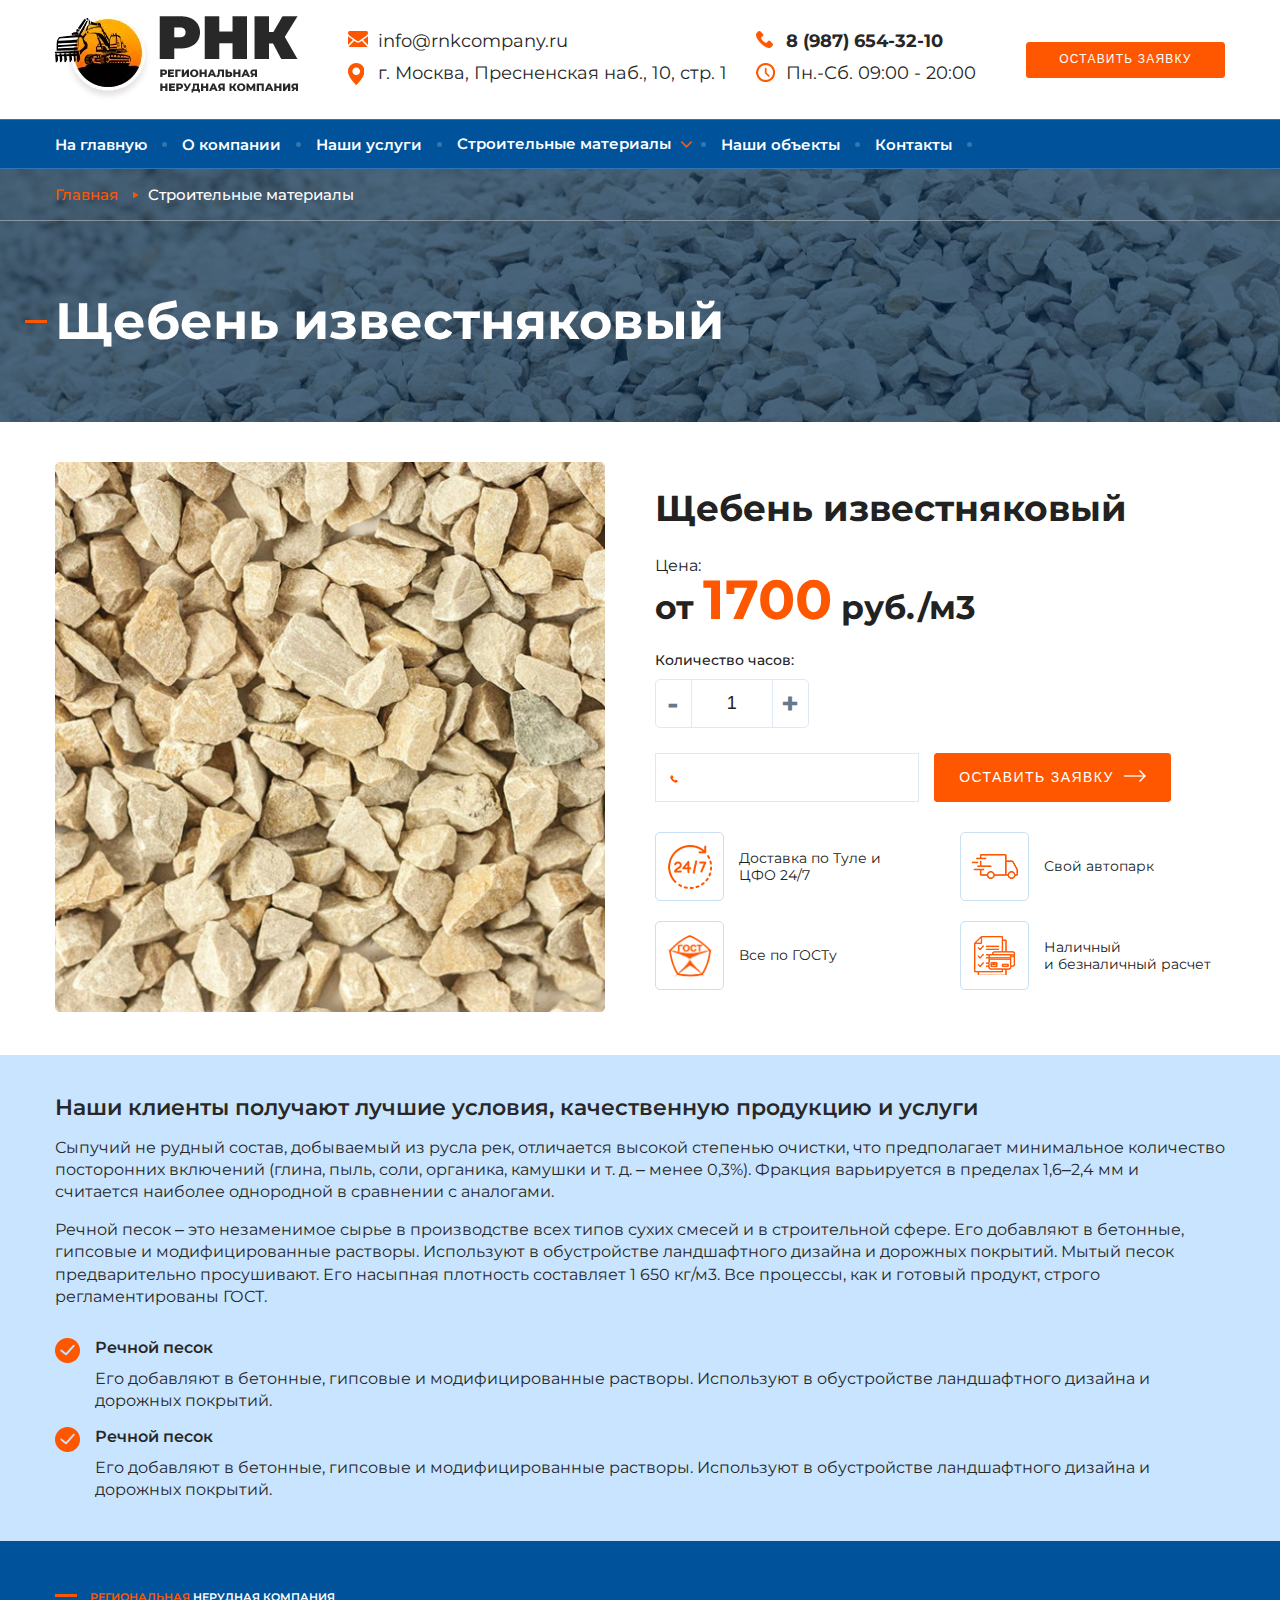
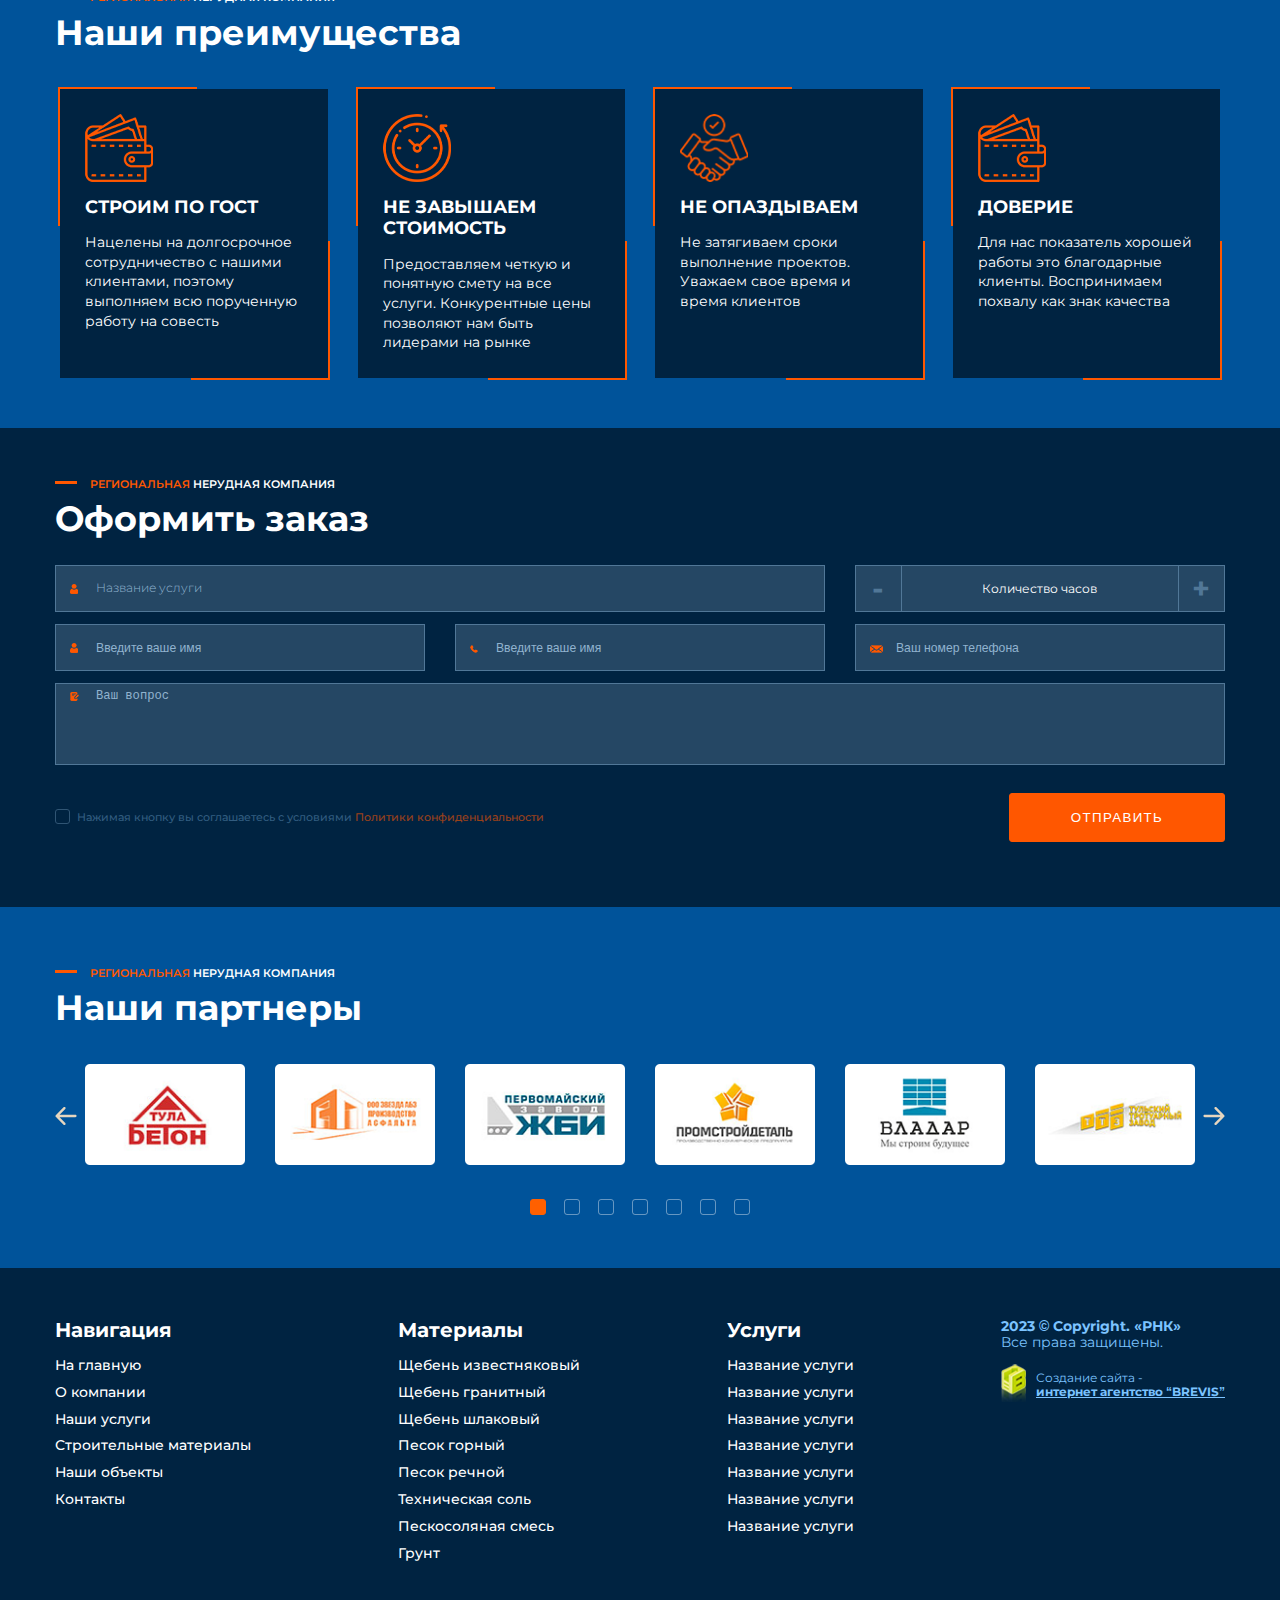
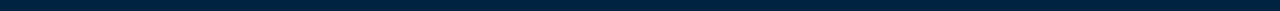
==== product-item.html @ 6ef9f1f1 "first commit" ====
<!DOCTYPE html>
<html lang="en">

<head>
	<meta charset="UTF-8">
	<meta name="viewport" content="width=device-width, initial-scale=1.0">
	<meta name="keywords" content="">
	<link rel="stylesheet" href="css/libs.min.css">
	<link rel="stylesheet" href="css/style.min.css">
	<title>Продукция</title>
	<script src="https://api-maps.yandex.ru/2.1/?lang=ru_RU&apikey=9133eb49-3a97-4b2d-90be-6b80a97a5036" type="text/javascript"></script>
</head>


<body>

	<header style="position: static" class="header">
		<div class="header-top">
			<div class="container">
				<div class="header-top__inner">
					<div class="header-top__left">
						<a class="header-top__logo" href="">
							<img src="img/logo2.webp" alt="">
						</a>
					</div>
					<div class="header-top__center">
						<div class="header-top__items">
							<div class="header-top__group">
								<a href="mailto:info@rnkcompany.ru" class="header-top__item mail">
									<div class="header-top__item-icon">
										<img src="img/mail.webp" alt="">
									</div>
									<div style="color: #282728;" class="header-top__item-text">info@rnkcompany.ru</div>
								</a>
								<a href="" class="header-top__item location">
									<div class="header-top__item-icon">
										<img src="img/location.webp" alt="">
									</div>
									<div style="color: #282728;" class="header-top__item-text">г. Москва, Пресненская наб., 10, стр. 1</div>
								</a>
							</div>
							<div class="header-top__group">
								<a href="tel:8 (987) 654-32-10" class="header-top__item tel">
									<div class="header-top__item-icon">
										<img src="img/tel.webp" alt="">
									</div>
									<div style="color: #282728;" class="header-top__item-text">8 (987) 654-32-10</div>
								</a>
								<div class="header-top__item time">
									<div class="header-top__item-icon">
										<img src="img/time.webp" alt="">
									</div>
									<div style="color: #282728;" class="header-top__item-text">Пн.-Сб. 09:00 - 20:00</div>
								</div>
							</div>
						</div>
					</div>
					<div class="header-top__right">
						<button class="header-top__btn btn-orange">
							<span>Оставить заявку</span>
						</button>
					</div>
					<div class="header-burger">
						<span></span>
						<span></span>
						<span></span>
					</div>
				</div>
			</div>
		</div>
		<div style="background-color: #00539a;" class="header-bottom">
			<div class="container">
				<div class="header__inner">
					<ul class="header-bottom__list">
						<li class="header-bottom__link">
							<a href="">
								На главную
								<span></span>
							</a>
						</li>
						<li class="header-bottom__link">
							<a href="">
								О компании
								<span></span>
							</a>
						</li>
						<li class="header-bottom__link">
							<a href="">
								Наши услуги
								<span></span>
							</a>
						</li>
						<li class="header-bottom__item">
							<div class="header-bottom__item-show">
								Строительные материалы
								<span></span>
							</div>
							<div class="header-bottom__item-hidden">
								<div class="header-bottom__item-wrap">
									<a class="header-bottom__item-link" href="">Строительные материалы</a>
									<a class="header-bottom__item-link" href="">Строительные материалы</a>
									<a class="header-bottom__item-link" href="">Строительные материалы</a>
									<a class="header-bottom__item-link" href="">Строительные материалы</a>
									<a class="header-bottom__item-link" href="">Строительные материалы</a>
									<a class="header-bottom__item-link" href="">Строительные материалы</a>
								</div>
							</div>
						</li>
						<li class="header-bottom__link">
							<a href="">
								Наши объекты
								<span></span>
							</a>
						</li>
						<li class="header-bottom__link">
							<a href="">
								Контакты
								<span></span>
							</a>
						</li>
					</ul>
				</div>
			</div>
		</div>
		<div class="header-mob">
			<div class="container">
				<div class="header-mob__inner">
					<a href="tel:8 (987) 654-32-10" class="header-top__item tel">
						<div class="header-top__item-icon">
							<img src="img/tel.webp" alt="">
						</div>
						<div class="header-top__item-text">8 (987) 654-32-10</div>
					</a>
					<button class="header-top__btn btn-orange">
						<span>Оставить заявку</span>
					</button>
				</div>
			</div>
		</div>
	</header>

	<div class="wrap">

		<main class="content">
			<section class="page-top">
				<div class="breadcrumbs">
					<div class="container">
						<div class="breadcrumbs__items">
							<a href="index.html" class="breadcrumbs__item">Главная</a>
							<span class="breadcrumbs__item breadcrumbs__item--active">Строительные материалы</span>
						</div>
					</div>
				</div>
				<div class="container">
					<div class="page-top__inner">
						<h1 class="page-top__title">Щебень известняковый</h1>
					</div>
				</div>
			</section>
			<section class="product-main">
				<div class="container">
					<div class="product-main__inner">
						<div class="product-main__left">
							<h2 class="product-main__title-mob">Щебень известняковый</h2>
							<div class="product-main__img">
								<img src="img/product-main__img.png" alt="">
							</div>
						</div>
						<div class="product-main__right">
							<h2 class="product-main__title">Щебень известняковый</h2>
							<div class="product-main__price">
								<div class="product-main__price-title">Цена:</div>
								<div class="product-main__price-text">
									от <span>1700</span> руб./м3
								</div>
							</div>
							<div class="product-main__calc-wrap">
								<div class="product-main__calc-title">Количество часов:</div>
								<div class="cartcalc product-main__calc">
									<div class="ccalc-minus fish-minus">-</div>
									<input type="text" value="1">
									<div class="ccalc-plus fish-plus">+</div>
								</div>
							</div>
							<div class="product-main__form form">
								<div class="product-main__form-group form-group">
									<span class="input-icon">
										<img src="img/tel2.png" alt="">
									</span>
									<input class="input-tel" type="text" placeholder="">
								</div>
								<div class="product-main__form-group form-group">
									<button class="product-main__form-btn btn-orange">
										<span>Оставить заявку</span>
										<i>
											<img src="img/arrow-right.png" alt="">
										</i>
									</button>
								</div>
							</div>
							<div class="product-main__items">
								<div class="product-main__item">
									<div class="product-main__item-img">
										<img src="img/product-main__img1.1.png" alt="">
									</div>
									<div class="product-main__item-title">Доставка по Туле и ЦФО 24/7</div>
								</div>
								<div class="product-main__item">
									<div class="product-main__item-img">
										<img src="img/product-main__img2.png" alt="">
									</div>
									<div class="product-main__item-title">Свой автопарк</div>
								</div>
								<div class="product-main__item">
									<div class="product-main__item-img">
										<img src="img/product-main__img3.png" alt="">
									</div>
									<div class="product-main__item-title">Все по ГОСТу</div>
								</div>
								<div class="product-main__item">
									<div class="product-main__item-img">
										<img src="img/product-main__img4.png" alt="">
									</div>
									<div class="product-main__item-title">Наличный <br> и безналичный расчет</div>
								</div>
							</div>
						</div>
					</div>
					<div class="product-main__items-mob product-main__items">
						<div class="product-main__item">
							<div class="product-main__item-img">
								<img src="img/product-main__img1.1.png" alt="">
							</div>
							<div class="product-main__item-title">Доставка по Туле и ЦФО 24/7</div>
						</div>
						<div class="product-main__item">
							<div class="product-main__item-img">
								<img src="img/product-main__img2.png" alt="">
							</div>
							<div class="product-main__item-title">Свой автопарк</div>
						</div>
						<div class="product-main__item">
							<div class="product-main__item-img">
								<img src="img/product-main__img3.png" alt="">
							</div>
							<div class="product-main__item-title">Все по ГОСТу</div>
						</div>
						<div class="product-main__item">
							<div class="product-main__item-img">
								<img src="img/product-main__img4.png" alt="">
							</div>
							<div class="product-main__item-title">Наличный <br> и безналичный расчет</div>
						</div>
					</div>
				</div>
			</section>
			<section class="product-info">
				<div class="container">
					<div class="product-info__inner">
						<h2 class="product-info__title">Наши клиенты получают лучшие условия, качественную продукцию и услуги</h2>
						<div class="product-info__text">
							<p>Сыпучий не рудный состав, добываемый из русла рек, отличается высокой степенью очистки, что предполагает минимальное количество посторонних включений (глина, пыль, соли, органика, камушки и т. д. – менее 0,3%). Фракция варьируется в пределах 1,6–2,4 мм и считается наиболее однородной в сравнении с аналогами.</p>
							<p>Речной песок – это незаменимое сырье в производстве всех типов сухих смесей и в строительной сфере. Его добавляют в бетонные, гипсовые и модифицированные растворы. Используют в обустройстве ландшафтного дизайна и дорожных покрытий. Мытый песок предварительно просушивают. Его насыпная плотность составляет 1 650 кг/м3. Все процессы, как и готовый продукт, строго регламентированы ГОСТ.</p>
						</div>
						<div class="product-info__items">
							<div class="product-info__item">
								<div class="product-info__item-icon">
									<img src="img/product-info__icon.png" alt="">
								</div>
								<div class="product-info__item-desc">
									<div class="product-info__item-title">Речной песок</div>
									<div class="product-info__item-text">Его добавляют в бетонные, гипсовые и модифицированные растворы. Используют в обустройстве ландшафтного дизайна и дорожных покрытий.</div>
								</div>
							</div>
							<div class="product-info__item">
								<div class="product-info__item-icon">
									<img src="img/product-info__icon.png" alt="">
								</div>
								<div class="product-info__item-desc">
									<div class="product-info__item-title">Речной песок</div>
									<div class="product-info__item-text">Его добавляют в бетонные, гипсовые и модифицированные растворы. Используют в обустройстве ландшафтного дизайна и дорожных покрытий.</div>
								</div>
							</div>
						</div>
					</div>
				</div>
			</section>
			<section class="advantages">
				<div class="container">
					<div class="advantages__inner">
						<div class="advantages__title display2">
							<p><span>Региональная</span> нерудная компания</p>
							<p>Наши преимущества</p>
						</div>
						<div class="advantages__slider">
							<div class="advantages__swiper swiper mySwiper">
								<div class="advantages__swiper-wrapper swiper-wrapper">
									<a href="" class="advantage-slide swiper-slide">
										<div class="advantage-slide__figurines">
											<span></span>
											<span></span>
										</div>
										<div class="advantage-slide__desc">
											<div class="advantage-slide__icon">
												<img src="img/advantage-icon.png" alt="">
											</div>
											<div class="advantage-slide__title">Строим по ГОСТ</div>
											<div class="advantage-slide__text">Нацелены на долгосрочное сотрудничество с нашими клиентами, поэтому выполняем всю порученную работу на совесть</div>
										</div>
									</a>
									<a href="" class="advantage-slide swiper-slide">
										<div class="advantage-slide__figurines">
											<span></span>
											<span></span>
										</div>
										<div class="advantage-slide__desc">
											<div class="advantage-slide__icon">
												<img src="img/advantage-icon2.png" alt="">
											</div>
											<div class="advantage-slide__title">Не завышаем стоимость</div>
											<div class="advantage-slide__text">Предоставляем четкую и понятную смету на все услуги. Конкурентные цены позволяют нам быть лидерами на рынке</div>
										</div>
									</a>
									<a href="" class="advantage-slide swiper-slide">
										<div class="advantage-slide__figurines">
											<span></span>
											<span></span>
										</div>
										<div class="advantage-slide__desc">
											<div class="advantage-slide__icon">
												<img src="img/advantage-icon3.png" alt="">
											</div>
											<div class="advantage-slide__title">Не опаздываем</div>
											<div class="advantage-slide__text">Не затягиваем сроки выполнение проектов. Уважаем свое время и время клиентов</div>
										</div>
									</a>
									<a href="" class="advantage-slide swiper-slide">
										<div class="advantage-slide__figurines">
											<span></span>
											<span></span>
										</div>
										<div class="advantage-slide__desc">
											<div class="advantage-slide__icon">
												<img src="img/advantage-icon.png" alt="">
											</div>
											<div class="advantage-slide__title">Доверие</div>
											<div class="advantage-slide__text">Для нас показатель хорошей работы это благодарные клиенты. Воспринимаем похвалу как знак качества</div>
										</div>
									</a>
								</div>
							</div>
							<div class="swiper-pagination"></div>
						</div>
					</div>
				</div>
			</section>
			<section class="feedback">
				<div class="container">
					<div class="feedback__inner">
						<div class="feedback__title display2">
							<p><span>Региональная</span> нерудная компания</p>
							<p>Оформить заказ</p>
						</div>
						<form class="feedback__form form">
							<div class="feedback__form-grid form-grid">
								<fieldset class="feedback__form-group form-group form-group--33">
									<span class="input-icon">
										<img src="img/user.png" alt="">
									</span>
									<div class="feedback__form-select form-select custom_select">
										<select>
											<option value="Название услуги">Название услуги</option>
											<option value="Название услуги">Название услуги</option>
											<option value="Название услуги">Название услуги</option>
											<option value="Название услуги">Название услуги</option>
										</select>
									</div>
								</fieldset>
								<fieldset class="feedback__form-group form-group">
									<div class="cartcalc feedback__form-calc">
										<div class="ccalc-minus ccalc-click fish-minus">-</div>
										<input class="ccalc-input" type="text" value="1">
										<span class="input-placeholder">Количество часов</span>
										<div class="ccalc-plus ccalc-click fish-plus">+</div>
									</div>
								</fieldset>
								<fieldset class="feedback__form-group form-group">
									<span class="input-icon">
										<img src="img/user.png" alt="">
									</span>
									<input type="text" placeholder="Введите ваше имя">
								</fieldset>
								<fieldset class="feedback__form-group form-group">
									<span class="input-icon">
										<img src="img/tel2.png" alt="">
									</span>
									<input type="text" placeholder="Введите ваше имя">
								</fieldset>
								<fieldset class="feedback__form-group form-group">
									<span class="input-icon">
										<img src="img/mail2.png" alt="">
									</span>
									<input type="text" placeholder="Ваш номер телефона">
								</fieldset>
								<fieldset class="feedback__form-group form-group form-group--100">
									<span class="input-icon" style="top: 5px; transform: translate(0, 0)">
										<img src="img/writing-tool.png" alt="">
									</span>
									<textarea placeholder="Ваш вопрос"></textarea>
								</fieldset>
							</div>
							<div class="feedback__form__bottom form-bottom">
								<div class="feedback__form-check form-check">
									<input type="checkbox">
									<label>Нажимая кнопку вы соглашаетесь с условиями <a href="">Политики конфиденциальности</a></label>
								</div>
								<button class="feedback__form-btn form-btn btn-orange">
									<span>Отправить</span>
								</button>
							</div>
						</form>
					</div>
				</div>
			</section>
			<section class="partners">
				<div class="container">
					<div class="partners__inner">
						<div class="partners__title display2">
							<p><span>Региональная</span> нерудная компания</p>
							<p>Наши партнеры</p>
						</div>
						<div class="partners__slider">
							<div class="partners__swiper swiper mySwiper">
								<div class="partners__swiper-wrapper swiper-wrapper">
									<div class="partners-slide swiper-slide">
										<img src="img/partner-img.png" alt="">
									</div>
									<div class="partners-slide swiper-slide">
										<img src="img/partner-img2.png" alt="">
									</div>
									<div class="partners-slide swiper-slide">
										<img src="img/partner-img3.png" alt="">
									</div>
									<div class="partners-slide swiper-slide">
										<img src="img/partner-img4.png" alt="">
									</div>
									<div class="partners-slide swiper-slide">
										<img src="img/partner-img5.png" alt="">
									</div>
									<div class="partners-slide swiper-slide">
										<img src="img/partner-img6.png" alt="">
									</div>
									<div class="partners-slide swiper-slide">
										<img src="img/partner-img.png" alt="">
									</div>
									<div class="partners-slide swiper-slide">
										<img src="img/partner-img2.png" alt="">
									</div>
									<div class="partners-slide swiper-slide">
										<img src="img/partner-img3.png" alt="">
									</div>
									<div class="partners-slide swiper-slide">
										<img src="img/partner-img4.png" alt="">
									</div>
									<div class="partners-slide swiper-slide">
										<img src="img/partner-img5.png" alt="">
									</div>
									<div class="partners-slide swiper-slide">
										<img src="img/partner-img6.png" alt="">
									</div>
								</div>
							</div>
							<div class="swiper-button-next">
								<svg width="27" height="24" viewBox="0 0 27 24" fill="none" xmlns="http://www.w3.org/2000/svg">
									<path d="M2 10.5C1.17157 10.5 0.5 11.1716 0.5 12C0.5 12.8284 1.17157 13.5 2 13.5L2 10.5ZM26.0607 13.0607C26.6464 12.4749 26.6464 11.5251 26.0607 10.9393L16.5147 1.3934C15.9289 0.807611 14.9792 0.807611 14.3934 1.3934C13.8076 1.97919 13.8076 2.92893 14.3934 3.51472L22.8787 12L14.3934 20.4853C13.8076 21.0711 13.8076 22.0208 14.3934 22.6066C14.9792 23.1924 15.9289 23.1924 16.5147 22.6066L26.0607 13.0607ZM2 13.5L25 13.5V10.5L2 10.5L2 13.5Z" fill="#E6D6BF"/>
								</svg>
							</div>
							<div class="swiper-button-prev">
								<svg width="27" height="24" viewBox="0 0 27 24" fill="none" xmlns="http://www.w3.org/2000/svg">
									<path d="M0.93934 10.9393C0.353553 11.5251 0.353553 12.4749 0.93934 13.0607L10.4853 22.6066C11.0711 23.1924 12.0208 23.1924 12.6066 22.6066C13.1924 22.0208 13.1924 21.0711 12.6066 20.4853L4.12132 12L12.6066 3.51472C13.1924 2.92893 13.1924 1.97919 12.6066 1.3934C12.0208 0.807611 11.0711 0.807611 10.4853 1.3934L0.93934 10.9393ZM25 13.5C25.8284 13.5 26.5 12.8284 26.5 12C26.5 11.1716 25.8284 10.5 25 10.5V13.5ZM2 13.5L25 13.5V10.5L2 10.5L2 13.5Z" fill="#E6D6BF"/>
								</svg>
							</div>
							<div class="swiper-pagination"></div>
						</div>
					</div>
				</div>
			</section>
		</main>

	</div>


	<footer class="footer">
    <div class="container">
        <div class="footer__inner">
            <div class="footer__item">
                <div class="footer__item-show">
                    <div class="footer__item-title">Навигация</div>
                    <div class="footer__item-arrow">
                        <img src="img/arrow2.png" alt="">
                    </div>
                </div>
                <div class="footer__item-hidden">
                    <a href="" class="footer__item-link">На главную</a>
                    <a href="" class="footer__item-link">О компании</a>
                    <a href="" class="footer__item-link">Наши услуги</a>
                    <a href="" class="footer__item-link">Строительные материалы</a>
                    <a href="" class="footer__item-link">Наши объекты</a>
                    <a href="" class="footer__item-link">Контакты</a>
                </div>
            </div>
            <div class="footer__item">
                <div class="footer__item-show">
                    <div class="footer__item-title">Материалы</div>
                    <div class="footer__item-arrow">
                        <img src="img/arrow2.png" alt="">
                    </div>
                </div>
                <div class="footer__item-hidden">
                    <a href="" class="footer__item-link">Щебень известняковый</a>
                    <a href="" class="footer__item-link">Щебень гранитный</a>
                    <a href="" class="footer__item-link">Щебень шлаковый</a>
                    <a href="" class="footer__item-link">Песок горный</a>
                    <a href="" class="footer__item-link">Песок речной</a>
                    <a href="" class="footer__item-link">Техническая соль</a>
                    <a href="" class="footer__item-link">Пескосоляная смесь</a>
                    <a href="" class="footer__item-link">Грунт</a>
                </div>
            </div>
            <div class="footer__item">
                <div class="footer__item-show">
                    <div class="footer__item-title">Услуги</div>
                    <div class="footer__item-arrow">
                        <img src="img/arrow2.png" alt="">
                    </div>
                </div>
                <div class="footer__item-hidden">
                    <a href="" class="footer__item-link">Название услуги</a>
                    <a href="" class="footer__item-link">Название услуги</a>
                    <a href="" class="footer__item-link">Название услуги</a>
                    <a href="" class="footer__item-link">Название услуги</a>
                    <a href="" class="footer__item-link">Название услуги</a>
                    <a href="" class="footer__item-link">Название услуги</a>
                    <a href="" class="footer__item-link">Название услуги</a>
                </div>
            </div>
            <div class="footer__desc">
                <div class="footer__rights">
                    2023 © Copyright. «РНК»
                    <a href="">Все права защищены.</a>
                </div>
                <div class="footer__brevis">
                    <div class="footer__brevis-icon">
                        <img src="img/brevis.png" alt="">
                    </div>
                    <div class="footer__brevis-text">
                        Создание сайта -
                        <a href="">интернет агентство “BREVIS”</a>
                    </div>
                </div>
            </div>
        </div>
    </div>
</footer>

	<script src="js/libs.min.js"></script>
<script src="js/main.min.js"></script>

	<script type="text/javascript">
    ymaps.ready(init);

    function init() {
        var myMap = new ymaps.Map("map", {
            center: [55.748914, 37.535475],
            zoom: 15
        });

        var myPlacemark = new ymaps.Placemark([55.748914, 37.535475], null, {
            iconLayout: 'default#image',
            iconImageHref: "img/map-icon.svg",
            iconImageSize: [45, 60],
            // iconImageOffset: [-15, -44]
        });
        myMap.geoObjects.add(myPlacemark);
        myMap.behaviors.disable('scrollZoom');

    }
</script>

</body>

</html>
---- css/libs.min.css ----
@font-face{font-family:"swiper-icons";src:url("data:application/font-woff;charset=utf-8;base64, [base64]//wADZ2x5ZgAAAywAAADMAAAD2MHtryVoZWFkAAABbAAAADAAAAA2E2+eoWhoZWEAAAGcAAAAHwAAACQC9gDzaG10eAAAAigAAAAZAAAArgJkABFsb2NhAAAC0AAAAFoAAABaFQAUGG1heHAAAAG8AAAAHwAAACAAcABAbmFtZQAAA/gAAAE5AAACXvFdBwlwb3N0AAAFNAAAAGIAAACE5s74hXjaY2BkYGAAYpf5Hu/j+W2+MnAzMYDAzaX6QjD6/4//Bxj5GA8AuRwMYGkAPywL13jaY2BkYGA88P8Agx4j+/8fQDYfA1AEBWgDAIB2BOoAeNpjYGRgYNBh4GdgYgABEMnIABJzYNADCQAACWgAsQB42mNgYfzCOIGBlYGB0YcxjYGBwR1Kf2WQZGhhYGBiYGVmgAFGBiQQkOaawtDAoMBQxXjg/wEGPcYDDA4wNUA2CCgwsAAAO4EL6gAAeNpj2M0gyAACqxgGNWBkZ2D4/wMA+xkDdgAAAHjaY2BgYGaAYBkGRgYQiAHyGMF8FgYHIM3DwMHABGQrMOgyWDLEM1T9/w8UBfEMgLzE////P/5//f/V/xv+r4eaAAeMbAxwIUYmIMHEgKYAYjUcsDAwsLKxc3BycfPw8jEQA/[base64]/uznmfPFBNODM2K7MTQ45YEAZqGP81AmGGcF3iPqOop0r1SPTaTbVkfUe4HXj97wYE+yNwWYxwWu4v1ugWHgo3S1XdZEVqWM7ET0cfnLGxWfkgR42o2PvWrDMBSFj/IHLaF0zKjRgdiVMwScNRAoWUoH78Y2icB/yIY09An6AH2Bdu/UB+yxopYshQiEvnvu0dURgDt8QeC8PDw7Fpji3fEA4z/PEJ6YOB5hKh4dj3EvXhxPqH/SKUY3rJ7srZ4FZnh1PMAtPhwP6fl2PMJMPDgeQ4rY8YT6Gzao0eAEA409DuggmTnFnOcSCiEiLMgxCiTI6Cq5DZUd3Qmp10vO0LaLTd2cjN4fOumlc7lUYbSQcZFkutRG7g6JKZKy0RmdLY680CDnEJ+UMkpFFe1RN7nxdVpXrC4aTtnaurOnYercZg2YVmLN/d/gczfEimrE/fs/bOuq29Zmn8tloORaXgZgGa78yO9/cnXm2BpaGvq25Dv9S4E9+5SIc9PqupJKhYFSSl47+Qcr1mYNAAAAeNptw0cKwkAAAMDZJA8Q7OUJvkLsPfZ6zFVERPy8qHh2YER+3i/BP83vIBLLySsoKimrqKqpa2hp6+jq6RsYGhmbmJqZSy0sraxtbO3sHRydnEMU4uR6yx7JJXveP7WrDycAAAAAAAH//wACeNpjYGRgYOABYhkgZgJCZgZNBkYGLQZtIJsFLMYAAAw3ALgAeNolizEKgDAQBCchRbC2sFER0YD6qVQiBCv/H9ezGI6Z5XBAw8CBK/m5iQQVauVbXLnOrMZv2oLdKFa8Pjuru2hJzGabmOSLzNMzvutpB3N42mNgZGBg4GKQYzBhYMxJLMlj4GBgAYow/P/PAJJhLM6sSoWKfWCAAwDAjgbRAAB42mNgYGBkAIIbCZo5IPrmUn0hGA0AO8EFTQAA");font-weight:400;font-style:normal}:root{--swiper-theme-color: #007aff}.swiper{margin-left:auto;margin-right:auto;position:relative;overflow:hidden;list-style:none;padding:0;z-index:1}.swiper-vertical>.swiper-wrapper{flex-direction:column}.swiper-wrapper{position:relative;width:100%;height:100%;z-index:1;display:flex;transition-property:transform;box-sizing:content-box}.swiper-android .swiper-slide,.swiper-wrapper{transform:translate3d(0px, 0, 0)}.swiper-pointer-events{touch-action:pan-y}.swiper-pointer-events.swiper-vertical{touch-action:pan-x}.swiper-slide{flex-shrink:0;width:100%;height:100%;position:relative;transition-property:transform}.swiper-slide-invisible-blank{visibility:hidden}.swiper-autoheight,.swiper-autoheight .swiper-slide{height:auto}.swiper-autoheight .swiper-wrapper{align-items:flex-start;transition-property:transform,height}.swiper-backface-hidden .swiper-slide{transform:translateZ(0);-webkit-backface-visibility:hidden;backface-visibility:hidden}.swiper-3d,.swiper-3d.swiper-css-mode .swiper-wrapper{perspective:1200px}.swiper-3d .swiper-wrapper,.swiper-3d .swiper-slide,.swiper-3d .swiper-slide-shadow,.swiper-3d .swiper-slide-shadow-left,.swiper-3d .swiper-slide-shadow-right,.swiper-3d .swiper-slide-shadow-top,.swiper-3d .swiper-slide-shadow-bottom,.swiper-3d .swiper-cube-shadow{transform-style:preserve-3d}.swiper-3d .swiper-slide-shadow,.swiper-3d .swiper-slide-shadow-left,.swiper-3d .swiper-slide-shadow-right,.swiper-3d .swiper-slide-shadow-top,.swiper-3d .swiper-slide-shadow-bottom{position:absolute;left:0;top:0;width:100%;height:100%;pointer-events:none;z-index:10}.swiper-3d .swiper-slide-shadow{background:rgba(0,0,0,.15)}.swiper-3d .swiper-slide-shadow-left{background-image:linear-gradient(to left, rgba(0, 0, 0, 0.5), rgba(0, 0, 0, 0))}.swiper-3d .swiper-slide-shadow-right{background-image:linear-gradient(to right, rgba(0, 0, 0, 0.5), rgba(0, 0, 0, 0))}.swiper-3d .swiper-slide-shadow-top{background-image:linear-gradient(to top, rgba(0, 0, 0, 0.5), rgba(0, 0, 0, 0))}.swiper-3d .swiper-slide-shadow-bottom{background-image:linear-gradient(to bottom, rgba(0, 0, 0, 0.5), rgba(0, 0, 0, 0))}.swiper-css-mode>.swiper-wrapper{overflow:auto;scrollbar-width:none;-ms-overflow-style:none}.swiper-css-mode>.swiper-wrapper::-webkit-scrollbar{display:none}.swiper-css-mode>.swiper-wrapper>.swiper-slide{scroll-snap-align:start start}.swiper-horizontal.swiper-css-mode>.swiper-wrapper{scroll-snap-type:x mandatory}.swiper-vertical.swiper-css-mode>.swiper-wrapper{scroll-snap-type:y mandatory}.swiper-centered>.swiper-wrapper::before{content:"";flex-shrink:0;order:9999}.swiper-centered.swiper-horizontal>.swiper-wrapper>.swiper-slide:first-child{margin-inline-start:var(--swiper-centered-offset-before)}.swiper-centered.swiper-horizontal>.swiper-wrapper::before{height:100%;min-height:1px;width:var(--swiper-centered-offset-after)}.swiper-centered.swiper-vertical>.swiper-wrapper>.swiper-slide:first-child{margin-block-start:var(--swiper-centered-offset-before)}.swiper-centered.swiper-vertical>.swiper-wrapper::before{width:100%;min-width:1px;height:var(--swiper-centered-offset-after)}.swiper-centered>.swiper-wrapper>.swiper-slide{scroll-snap-align:center center}.swiper-virtual .swiper-slide{-webkit-backface-visibility:hidden;transform:translateZ(0)}.swiper-virtual.swiper-css-mode .swiper-wrapper::after{content:"";position:absolute;left:0;top:0;pointer-events:none}.swiper-virtual.swiper-css-mode.swiper-horizontal .swiper-wrapper::after{height:1px;width:var(--swiper-virtual-size)}.swiper-virtual.swiper-css-mode.swiper-vertical .swiper-wrapper::after{width:1px;height:var(--swiper-virtual-size)}:root{--swiper-navigation-size: 44px}.swiper-button-prev,.swiper-button-next{position:absolute;top:50%;width:calc(var(--swiper-navigation-size)/44*27);height:var(--swiper-navigation-size);margin-top:calc(0px - var(--swiper-navigation-size)/2);z-index:10;cursor:pointer;display:flex;align-items:center;justify-content:center;color:var(--swiper-navigation-color, var(--swiper-theme-color))}.swiper-button-prev.swiper-button-disabled,.swiper-button-next.swiper-button-disabled{opacity:.35;cursor:auto;pointer-events:none}.swiper-button-prev.swiper-button-hidden,.swiper-button-next.swiper-button-hidden{opacity:0;cursor:auto;pointer-events:none}.swiper-navigation-disabled .swiper-button-prev,.swiper-navigation-disabled .swiper-button-next{display:none !important}.swiper-button-prev:after,.swiper-button-next:after{font-family:swiper-icons;font-size:var(--swiper-navigation-size);text-transform:none !important;letter-spacing:0;font-variant:initial;line-height:1}.swiper-button-prev,.swiper-rtl .swiper-button-next{left:10px;right:auto}.swiper-button-prev:after,.swiper-rtl .swiper-button-next:after{content:"prev"}.swiper-button-next,.swiper-rtl .swiper-button-prev{right:10px;left:auto}.swiper-button-next:after,.swiper-rtl .swiper-button-prev:after{content:"next"}.swiper-button-lock{display:none}.swiper-pagination{position:absolute;text-align:center;transition:300ms opacity;transform:translate3d(0, 0, 0);z-index:10}.swiper-pagination.swiper-pagination-hidden{opacity:0}.swiper-pagination-disabled>.swiper-pagination,.swiper-pagination.swiper-pagination-disabled{display:none !important}.swiper-pagination-fraction,.swiper-pagination-custom,.swiper-horizontal>.swiper-pagination-bullets,.swiper-pagination-bullets.swiper-pagination-horizontal{bottom:10px;left:0;width:100%}.swiper-pagination-bullets-dynamic{overflow:hidden;font-size:0}.swiper-pagination-bullets-dynamic .swiper-pagination-bullet{transform:scale(0.33);position:relative}.swiper-pagination-bullets-dynamic .swiper-pagination-bullet-active{transform:scale(1)}.swiper-pagination-bullets-dynamic .swiper-pagination-bullet-active-main{transform:scale(1)}.swiper-pagination-bullets-dynamic .swiper-pagination-bullet-active-prev{transform:scale(0.66)}.swiper-pagination-bullets-dynamic .swiper-pagination-bullet-active-prev-prev{transform:scale(0.33)}.swiper-pagination-bullets-dynamic .swiper-pagination-bullet-active-next{transform:scale(0.66)}.swiper-pagination-bullets-dynamic .swiper-pagination-bullet-active-next-next{transform:scale(0.33)}.swiper-pagination-bullet{width:var(--swiper-pagination-bullet-width, var(--swiper-pagination-bullet-size, 8px));height:var(--swiper-pagination-bullet-height, var(--swiper-pagination-bullet-size, 8px));display:inline-block;border-radius:50%;background:var(--swiper-pagination-bullet-inactive-color, #000);opacity:var(--swiper-pagination-bullet-inactive-opacity, 0.2)}button.swiper-pagination-bullet{border:none;margin:0;padding:0;box-shadow:none;-webkit-appearance:none;appearance:none}.swiper-pagination-clickable .swiper-pagination-bullet{cursor:pointer}.swiper-pagination-bullet:only-child{display:none !important}.swiper-pagination-bullet-active{opacity:var(--swiper-pagination-bullet-opacity, 1);background:var(--swiper-pagination-color, var(--swiper-theme-color))}.swiper-vertical>.swiper-pagination-bullets,.swiper-pagination-vertical.swiper-pagination-bullets{right:10px;top:50%;transform:translate3d(0px, -50%, 0)}.swiper-vertical>.swiper-pagination-bullets .swiper-pagination-bullet,.swiper-pagination-vertical.swiper-pagination-bullets .swiper-pagination-bullet{margin:var(--swiper-pagination-bullet-vertical-gap, 6px) 0;display:block}.swiper-vertical>.swiper-pagination-bullets.swiper-pagination-bullets-dynamic,.swiper-pagination-vertical.swiper-pagination-bullets.swiper-pagination-bullets-dynamic{top:50%;transform:translateY(-50%);width:8px}.swiper-vertical>.swiper-pagination-bullets.swiper-pagination-bullets-dynamic .swiper-pagination-bullet,.swiper-pagination-vertical.swiper-pagination-bullets.swiper-pagination-bullets-dynamic .swiper-pagination-bullet{display:inline-block;transition:200ms transform,200ms top}.swiper-horizontal>.swiper-pagination-bullets .swiper-pagination-bullet,.swiper-pagination-horizontal.swiper-pagination-bullets .swiper-pagination-bullet{margin:0 var(--swiper-pagination-bullet-horizontal-gap, 4px)}.swiper-horizontal>.swiper-pagination-bullets.swiper-pagination-bullets-dynamic,.swiper-pagination-horizontal.swiper-pagination-bullets.swiper-pagination-bullets-dynamic{left:50%;transform:translateX(-50%);white-space:nowrap}.swiper-horizontal>.swiper-pagination-bullets.swiper-pagination-bullets-dynamic .swiper-pagination-bullet,.swiper-pagination-horizontal.swiper-pagination-bullets.swiper-pagination-bullets-dynamic .swiper-pagination-bullet{transition:200ms transform,200ms left}.swiper-horizontal.swiper-rtl>.swiper-pagination-bullets-dynamic .swiper-pagination-bullet{transition:200ms transform,200ms right}.swiper-pagination-progressbar{background:rgba(0,0,0,.25);position:absolute}.swiper-pagination-progressbar .swiper-pagination-progressbar-fill{background:var(--swiper-pagination-color, var(--swiper-theme-color));position:absolute;left:0;top:0;width:100%;height:100%;transform:scale(0);transform-origin:left top}.swiper-rtl .swiper-pagination-progressbar .swiper-pagination-progressbar-fill{transform-origin:right top}.swiper-horizontal>.swiper-pagination-progressbar,.swiper-pagination-progressbar.swiper-pagination-horizontal,.swiper-vertical>.swiper-pagination-progressbar.swiper-pagination-progressbar-opposite,.swiper-pagination-progressbar.swiper-pagination-vertical.swiper-pagination-progressbar-opposite{width:100%;height:4px;left:0;top:0}.swiper-vertical>.swiper-pagination-progressbar,.swiper-pagination-progressbar.swiper-pagination-vertical,.swiper-horizontal>.swiper-pagination-progressbar.swiper-pagination-progressbar-opposite,.swiper-pagination-progressbar.swiper-pagination-horizontal.swiper-pagination-progressbar-opposite{width:4px;height:100%;left:0;top:0}.swiper-pagination-lock{display:none}.swiper-scrollbar{border-radius:10px;position:relative;-ms-touch-action:none;background:rgba(0,0,0,.1)}.swiper-scrollbar-disabled>.swiper-scrollbar,.swiper-scrollbar.swiper-scrollbar-disabled{display:none !important}.swiper-horizontal>.swiper-scrollbar,.swiper-scrollbar.swiper-scrollbar-horizontal{position:absolute;left:1%;bottom:3px;z-index:50;height:5px;width:98%}.swiper-vertical>.swiper-scrollbar,.swiper-scrollbar.swiper-scrollbar-vertical{position:absolute;right:3px;top:1%;z-index:50;width:5px;height:98%}.swiper-scrollbar-drag{height:100%;width:100%;position:relative;background:rgba(0,0,0,.5);border-radius:10px;left:0;top:0}.swiper-scrollbar-cursor-drag{cursor:move}.swiper-scrollbar-lock{display:none}.swiper-zoom-container{width:100%;height:100%;display:flex;justify-content:center;align-items:center;text-align:center}.swiper-zoom-container>img,.swiper-zoom-container>svg,.swiper-zoom-container>canvas{max-width:100%;max-height:100%;object-fit:contain}.swiper-slide-zoomed{cursor:move}.swiper-lazy-preloader{width:42px;height:42px;position:absolute;left:50%;top:50%;margin-left:-21px;margin-top:-21px;z-index:10;transform-origin:50%;box-sizing:border-box;border:4px solid var(--swiper-preloader-color, var(--swiper-theme-color));border-radius:50%;border-top-color:rgba(0,0,0,0)}.swiper:not(.swiper-watch-progress) .swiper-lazy-preloader,.swiper-watch-progress .swiper-slide-visible .swiper-lazy-preloader{animation:swiper-preloader-spin 1s infinite linear}.swiper-lazy-preloader-white{--swiper-preloader-color: #fff}.swiper-lazy-preloader-black{--swiper-preloader-color: #000}@keyframes swiper-preloader-spin{0%{transform:rotate(0deg)}100%{transform:rotate(360deg)}}.swiper .swiper-notification{position:absolute;left:0;top:0;pointer-events:none;opacity:0;z-index:-1000}.swiper-free-mode>.swiper-wrapper{transition-timing-function:ease-out;margin:0 auto}.swiper-grid>.swiper-wrapper{flex-wrap:wrap}.swiper-grid-column>.swiper-wrapper{flex-wrap:wrap;flex-direction:column}.swiper-fade.swiper-free-mode .swiper-slide{transition-timing-function:ease-out}.swiper-fade .swiper-slide{pointer-events:none;transition-property:opacity}.swiper-fade .swiper-slide .swiper-slide{pointer-events:none}.swiper-fade .swiper-slide-active,.swiper-fade .swiper-slide-active .swiper-slide-active{pointer-events:auto}.swiper-cube{overflow:visible}.swiper-cube .swiper-slide{pointer-events:none;-webkit-backface-visibility:hidden;backface-visibility:hidden;z-index:1;visibility:hidden;transform-origin:0 0;width:100%;height:100%}.swiper-cube .swiper-slide .swiper-slide{pointer-events:none}.swiper-cube.swiper-rtl .swiper-slide{transform-origin:100% 0}.swiper-cube .swiper-slide-active,.swiper-cube .swiper-slide-active .swiper-slide-active{pointer-events:auto}.swiper-cube .swiper-slide-active,.swiper-cube .swiper-slide-next,.swiper-cube .swiper-slide-prev,.swiper-cube .swiper-slide-next+.swiper-slide{pointer-events:auto;visibility:visible}.swiper-cube .swiper-slide-shadow-top,.swiper-cube .swiper-slide-shadow-bottom,.swiper-cube .swiper-slide-shadow-left,.swiper-cube .swiper-slide-shadow-right{z-index:0;-webkit-backface-visibility:hidden;backface-visibility:hidden}.swiper-cube .swiper-cube-shadow{position:absolute;left:0;bottom:0px;width:100%;height:100%;opacity:.6;z-index:0}.swiper-cube .swiper-cube-shadow:before{content:"";background:#000;position:absolute;left:0;top:0;bottom:0;right:0;filter:blur(50px)}.swiper-flip{overflow:visible}.swiper-flip .swiper-slide{pointer-events:none;-webkit-backface-visibility:hidden;backface-visibility:hidden;z-index:1}.swiper-flip .swiper-slide .swiper-slide{pointer-events:none}.swiper-flip .swiper-slide-active,.swiper-flip .swiper-slide-active .swiper-slide-active{pointer-events:auto}.swiper-flip .swiper-slide-shadow-top,.swiper-flip .swiper-slide-shadow-bottom,.swiper-flip .swiper-slide-shadow-left,.swiper-flip .swiper-slide-shadow-right{z-index:0;-webkit-backface-visibility:hidden;backface-visibility:hidden}.swiper-creative .swiper-slide{-webkit-backface-visibility:hidden;backface-visibility:hidden;overflow:hidden;transition-property:transform,opacity,height}.swiper-cards{overflow:visible}.swiper-cards .swiper-slide{transform-origin:center bottom;-webkit-backface-visibility:hidden;backface-visibility:hidden;overflow:hidden}
body.compensate-for-scrollbar{overflow:hidden}.fancybox-active{height:auto}.fancybox-is-hidden{left:-9999px;margin:0;position:absolute !important;top:-9999px;visibility:hidden}.fancybox-container{-webkit-backface-visibility:hidden;backface-visibility:hidden;font-family:-apple-system,BlinkMacSystemFont,Segoe UI,Roboto,Helvetica Neue,Arial,sans-serif;height:100%;left:0;position:fixed;-webkit-tap-highlight-color:rgba(0,0,0,0);top:0;-webkit-transform:translateZ(0);transform:translateZ(0);width:100%;z-index:99992}.fancybox-container *{box-sizing:border-box}.fancybox-bg,.fancybox-inner,.fancybox-outer,.fancybox-stage{bottom:0;left:0;position:absolute;right:0;top:0}.fancybox-outer{-webkit-overflow-scrolling:touch;overflow-y:auto}.fancybox-bg{background:#1e1e1e;opacity:0;transition-duration:inherit;transition-property:opacity;transition-timing-function:cubic-bezier(0.47, 0, 0.74, 0.71)}.fancybox-is-open .fancybox-bg{opacity:.87;transition-timing-function:cubic-bezier(0.22, 0.61, 0.36, 1)}.fancybox-caption,.fancybox-infobar,.fancybox-navigation .fancybox-button,.fancybox-toolbar{direction:ltr;opacity:0;position:absolute;transition:opacity .25s,visibility 0s linear .25s;visibility:hidden;z-index:99997}.fancybox-show-caption .fancybox-caption,.fancybox-show-infobar .fancybox-infobar,.fancybox-show-nav .fancybox-navigation .fancybox-button,.fancybox-show-toolbar .fancybox-toolbar{opacity:1;transition:opacity .25s,visibility 0s;visibility:visible}.fancybox-infobar{color:#ccc;font-size:13px;-webkit-font-smoothing:subpixel-antialiased;height:44px;left:0;line-height:44px;min-width:44px;mix-blend-mode:difference;padding:0 10px;pointer-events:none;text-align:center;top:0;-webkit-touch-callout:none;-webkit-user-select:none;-moz-user-select:none;-ms-user-select:none;user-select:none}.fancybox-toolbar{right:0;top:0}.fancybox-stage{direction:ltr;overflow:visible;-webkit-transform:translateZ(0);z-index:99994}.fancybox-is-open .fancybox-stage{overflow:hidden}.fancybox-slide{-webkit-backface-visibility:hidden;backface-visibility:hidden;display:none;height:100%;left:0;outline:none;overflow:auto;-webkit-overflow-scrolling:touch;padding:44px;position:absolute;text-align:center;top:0;transition-property:opacity,-webkit-transform;transition-property:transform,opacity;transition-property:transform,opacity,-webkit-transform;white-space:normal;width:100%;z-index:99994}.fancybox-slide:before{content:"";display:inline-block;height:100%;margin-right:-0.25em;vertical-align:middle;width:0}.fancybox-is-sliding .fancybox-slide,.fancybox-slide--current,.fancybox-slide--next,.fancybox-slide--previous{display:block}.fancybox-slide--next{z-index:99995}.fancybox-slide--image{overflow:visible;padding:44px 0}.fancybox-slide--image:before{display:none}.fancybox-slide--html{padding:6px 6px 0}.fancybox-slide--iframe{padding:44px 44px 0}.fancybox-content{background:#fff;display:inline-block;margin:0 0 6px;max-width:100%;overflow:auto;padding:0;padding:24px;position:relative;text-align:left;vertical-align:middle}.fancybox-slide--image .fancybox-content{-webkit-animation-timing-function:cubic-bezier(0.5, 0, 0.14, 1);animation-timing-function:cubic-bezier(0.5, 0, 0.14, 1);-webkit-backface-visibility:hidden;backface-visibility:hidden;background:rgba(0,0,0,0);background-repeat:no-repeat;background-size:100% 100%;left:0;margin:0;max-width:none;overflow:visible;padding:0;position:absolute;top:0;-webkit-transform-origin:top left;transform-origin:top left;transition-property:opacity,-webkit-transform;transition-property:transform,opacity;transition-property:transform,opacity,-webkit-transform;-webkit-user-select:none;-moz-user-select:none;-ms-user-select:none;user-select:none;z-index:99995}.fancybox-can-zoomOut .fancybox-content{cursor:zoom-out}.fancybox-can-zoomIn .fancybox-content{cursor:zoom-in}.fancybox-can-drag .fancybox-content{cursor:-webkit-grab;cursor:grab}.fancybox-is-dragging .fancybox-content{cursor:-webkit-grabbing;cursor:grabbing}.fancybox-container [data-selectable=true]{cursor:text}.fancybox-image,.fancybox-spaceball{background:rgba(0,0,0,0);border:0;height:100%;left:0;margin:0;max-height:none;max-width:none;padding:0;position:absolute;top:0;-webkit-user-select:none;-moz-user-select:none;-ms-user-select:none;user-select:none;width:100%}.fancybox-spaceball{z-index:1}.fancybox-slide--html .fancybox-content{margin-bottom:6px}.fancybox-slide--iframe .fancybox-content,.fancybox-slide--map .fancybox-content,.fancybox-slide--video .fancybox-content{height:100%;margin:0;overflow:visible;padding:0;width:100%}.fancybox-slide--video .fancybox-content{background:#000}.fancybox-slide--map .fancybox-content{background:#e5e3df}.fancybox-slide--iframe .fancybox-content{background:#fff;height:calc(100% - 44px);margin-bottom:44px}.fancybox-iframe,.fancybox-video{background:rgba(0,0,0,0);border:0;height:100%;margin:0;overflow:hidden;padding:0;width:100%}.fancybox-iframe{vertical-align:top}.fancybox-error{background:#fff;cursor:default;max-width:400px;padding:40px;width:100%}.fancybox-error p{color:#444;font-size:16px;line-height:20px;margin:0;padding:0}.fancybox-button{background:rgba(30,30,30,.6);border:0;border-radius:0;cursor:pointer;display:inline-block;height:44px;margin:0;outline:none;padding:10px;transition:color .2s;vertical-align:top;width:44px}.fancybox-button,.fancybox-button:link,.fancybox-button:visited{color:#ccc}.fancybox-button:focus,.fancybox-button:hover{color:#fff}.fancybox-button.disabled,.fancybox-button.disabled:hover,.fancybox-button[disabled],.fancybox-button[disabled]:hover{color:#888;cursor:default}.fancybox-button svg{display:block;overflow:visible;position:relative;shape-rendering:geometricPrecision}.fancybox-button svg path{fill:rgba(0,0,0,0);stroke:currentColor;stroke-linejoin:round;stroke-width:3}.fancybox-button--pause svg path:nth-child(1),.fancybox-button--play svg path:nth-child(2){display:none}.fancybox-button--play svg path,.fancybox-button--share svg path,.fancybox-button--thumbs svg path{fill:currentColor}.fancybox-button--share svg path{stroke-width:1}.fancybox-navigation .fancybox-button{height:38px;opacity:0;padding:6px;position:absolute;top:50%;width:38px}.fancybox-show-nav .fancybox-navigation .fancybox-button{transition:opacity .25s,visibility 0s,color .25s}.fancybox-navigation .fancybox-button:after{content:"";left:-25px;padding:50px;position:absolute;top:-25px}.fancybox-navigation .fancybox-button--arrow_left{left:6px}.fancybox-navigation .fancybox-button--arrow_right{right:6px}.fancybox-close-small{background:rgba(0,0,0,0);border:0;border-radius:0;color:#555;cursor:pointer;height:44px;margin:0;padding:6px;position:absolute;right:0;top:0;width:44px;z-index:10}.fancybox-close-small svg{fill:rgba(0,0,0,0);opacity:.8;stroke:currentColor;stroke-width:1.5;transition:stroke .1s}.fancybox-close-small:focus{outline:none}.fancybox-close-small:hover svg{opacity:1}.fancybox-slide--iframe .fancybox-close-small,.fancybox-slide--image .fancybox-close-small,.fancybox-slide--video .fancybox-close-small{color:#ccc;padding:5px;right:-12px;top:-44px}.fancybox-slide--iframe .fancybox-close-small:hover svg,.fancybox-slide--image .fancybox-close-small:hover svg,.fancybox-slide--video .fancybox-close-small:hover svg{background:rgba(0,0,0,0);color:#fff}.fancybox-is-scaling .fancybox-close-small,.fancybox-is-zoomable.fancybox-can-drag .fancybox-close-small{display:none}.fancybox-caption{bottom:0;color:#fff;font-size:14px;font-weight:400;left:0;line-height:1.5;padding:25px 44px;right:0}.fancybox-caption:before{background-image:url([data-uri]);background-repeat:repeat-x;background-size:contain;bottom:0;content:"";display:block;left:0;pointer-events:none;position:absolute;right:0;top:-25px;z-index:-1}.fancybox-caption:after{border-bottom:1px solid rgba(255,255,255,.3);content:"";display:block;left:44px;position:absolute;right:44px;top:0}.fancybox-caption a,.fancybox-caption a:link,.fancybox-caption a:visited{color:#ccc;text-decoration:none}.fancybox-caption a:hover{color:#fff;text-decoration:underline}.fancybox-loading{-webkit-animation:a .8s infinite linear;animation:a .8s infinite linear;background:rgba(0,0,0,0);border:6px solid rgba(99,99,99,.5);border-radius:100%;border-top-color:#fff;height:60px;left:50%;margin:-30px 0 0 -30px;opacity:.6;padding:0;position:absolute;top:50%;width:60px;z-index:99999}@-webkit-keyframes a{0%{-webkit-transform:rotate(0deg);transform:rotate(0deg)}to{-webkit-transform:rotate(359deg);transform:rotate(359deg)}}@keyframes a{0%{-webkit-transform:rotate(0deg);transform:rotate(0deg)}to{-webkit-transform:rotate(359deg);transform:rotate(359deg)}}.fancybox-animated{transition-timing-function:cubic-bezier(0, 0, 0.25, 1)}.fancybox-fx-slide.fancybox-slide--previous{opacity:0;-webkit-transform:translate3d(-100%, 0, 0);transform:translate3d(-100%, 0, 0)}.fancybox-fx-slide.fancybox-slide--next{opacity:0;-webkit-transform:translate3d(100%, 0, 0);transform:translate3d(100%, 0, 0)}.fancybox-fx-slide.fancybox-slide--current{opacity:1;-webkit-transform:translateZ(0);transform:translateZ(0)}.fancybox-fx-fade.fancybox-slide--next,.fancybox-fx-fade.fancybox-slide--previous{opacity:0;transition-timing-function:cubic-bezier(0.19, 1, 0.22, 1)}.fancybox-fx-fade.fancybox-slide--current{opacity:1}.fancybox-fx-zoom-in-out.fancybox-slide--previous{opacity:0;-webkit-transform:scale3d(1.5, 1.5, 1.5);transform:scale3d(1.5, 1.5, 1.5)}.fancybox-fx-zoom-in-out.fancybox-slide--next{opacity:0;-webkit-transform:scale3d(0.5, 0.5, 0.5);transform:scale3d(0.5, 0.5, 0.5)}.fancybox-fx-zoom-in-out.fancybox-slide--current{opacity:1;-webkit-transform:scaleX(1);transform:scaleX(1)}.fancybox-fx-rotate.fancybox-slide--previous{opacity:0;-webkit-transform:rotate(-1turn);transform:rotate(-1turn)}.fancybox-fx-rotate.fancybox-slide--next{opacity:0;-webkit-transform:rotate(1turn);transform:rotate(1turn)}.fancybox-fx-rotate.fancybox-slide--current{opacity:1;-webkit-transform:rotate(0deg);transform:rotate(0deg)}.fancybox-fx-circular.fancybox-slide--previous{opacity:0;-webkit-transform:scale3d(0, 0, 0) translate3d(-100%, 0, 0);transform:scale3d(0, 0, 0) translate3d(-100%, 0, 0)}.fancybox-fx-circular.fancybox-slide--next{opacity:0;-webkit-transform:scale3d(0, 0, 0) translate3d(100%, 0, 0);transform:scale3d(0, 0, 0) translate3d(100%, 0, 0)}.fancybox-fx-circular.fancybox-slide--current{opacity:1;-webkit-transform:scaleX(1) translateZ(0);transform:scaleX(1) translateZ(0)}.fancybox-fx-tube.fancybox-slide--previous{-webkit-transform:translate3d(-100%, 0, 0) scale(0.1) skew(-10deg);transform:translate3d(-100%, 0, 0) scale(0.1) skew(-10deg)}.fancybox-fx-tube.fancybox-slide--next{-webkit-transform:translate3d(100%, 0, 0) scale(0.1) skew(10deg);transform:translate3d(100%, 0, 0) scale(0.1) skew(10deg)}.fancybox-fx-tube.fancybox-slide--current{-webkit-transform:translateZ(0) scale(1);transform:translateZ(0) scale(1)}.fancybox-share{background:#f4f4f4;border-radius:3px;max-width:90%;padding:30px;text-align:center}.fancybox-share h1{color:#222;font-size:35px;font-weight:700;margin:0 0 20px}.fancybox-share p{margin:0;padding:0}.fancybox-share__button{border:0;border-radius:3px;display:inline-block;font-size:14px;font-weight:700;line-height:40px;margin:0 5px 10px;min-width:130px;padding:0 15px;text-decoration:none;transition:all .2s;-webkit-user-select:none;-moz-user-select:none;-ms-user-select:none;user-select:none;white-space:nowrap}.fancybox-share__button:link,.fancybox-share__button:visited{color:#fff}.fancybox-share__button:hover{text-decoration:none}.fancybox-share__button--fb{background:#3b5998}.fancybox-share__button--fb:hover{background:#344e86}.fancybox-share__button--pt{background:#bd081d}.fancybox-share__button--pt:hover{background:#aa0719}.fancybox-share__button--tw{background:#1da1f2}.fancybox-share__button--tw:hover{background:#0d95e8}.fancybox-share__button svg{height:25px;margin-right:7px;position:relative;top:-1px;vertical-align:middle;width:25px}.fancybox-share__button svg path{fill:#fff}.fancybox-share__input{background:rgba(0,0,0,0);border:0;border-bottom:1px solid #d7d7d7;border-radius:0;color:#5d5b5b;font-size:14px;margin:10px 0 0;outline:none;padding:10px 15px;width:100%}.fancybox-thumbs{background:#fff;bottom:0;display:none;margin:0;-webkit-overflow-scrolling:touch;-ms-overflow-style:-ms-autohiding-scrollbar;padding:2px 2px 4px;position:absolute;right:0;-webkit-tap-highlight-color:rgba(0,0,0,0);top:0;width:212px;z-index:99995}.fancybox-thumbs-x{overflow-x:auto;overflow-y:hidden}.fancybox-show-thumbs .fancybox-thumbs{display:block}.fancybox-show-thumbs .fancybox-inner{right:212px}.fancybox-thumbs>ul{font-size:0;height:100%;list-style:none;margin:0;overflow-x:hidden;overflow-y:auto;padding:0;position:absolute;position:relative;white-space:nowrap;width:100%}.fancybox-thumbs-x>ul{overflow:hidden}.fancybox-thumbs-y>ul::-webkit-scrollbar{width:7px}.fancybox-thumbs-y>ul::-webkit-scrollbar-track{background:#fff;border-radius:10px;box-shadow:inset 0 0 6px rgba(0,0,0,.3)}.fancybox-thumbs-y>ul::-webkit-scrollbar-thumb{background:#2a2a2a;border-radius:10px}.fancybox-thumbs>ul>li{-webkit-backface-visibility:hidden;backface-visibility:hidden;cursor:pointer;float:left;height:75px;margin:2px;max-height:calc(100% - 8px);max-width:calc(50% - 4px);outline:none;overflow:hidden;padding:0;position:relative;-webkit-tap-highlight-color:rgba(0,0,0,0);width:100px}.fancybox-thumbs-loading{background:rgba(0,0,0,.1)}.fancybox-thumbs>ul>li{background-position:50%;background-repeat:no-repeat;background-size:cover}.fancybox-thumbs>ul>li:before{border:4px solid #4ea7f9;bottom:0;content:"";left:0;opacity:0;position:absolute;right:0;top:0;transition:all .2s cubic-bezier(0.25, 0.46, 0.45, 0.94);z-index:99991}.fancybox-thumbs .fancybox-thumbs-active:before{opacity:1}@media(max-width: 800px){.fancybox-thumbs{width:110px}.fancybox-show-thumbs .fancybox-inner{right:110px}.fancybox-thumbs>ul>li{max-width:calc(100% - 10px)}}
.nice-select{-webkit-tap-highlight-color:rgba(0,0,0,0);background-color:#fff;border-radius:5px;border:solid 1px #e8e8e8;-webkit-box-sizing:border-box;box-sizing:border-box;cursor:pointer;display:block;float:left;font-family:inherit;font-size:14px;font-weight:normal;height:42px;line-height:40px;outline:none;padding-left:18px;padding-right:30px;position:relative;text-align:left !important;-webkit-transition:all .2s ease-in-out;transition:all .2s ease-in-out;-webkit-user-select:none;-moz-user-select:none;-ms-user-select:none;user-select:none;white-space:nowrap;width:auto;background:#fff !important;padding:0 10px;font-size:13px;color:#212121;height:22px;line-height:22px;background:#fff !important;border:1px solid #e0e0e0;width:142px;font-weight:300}.ncatlist .ncatfilterselect .nice-select,.cartselect.nice-select{width:100%}.shoplist .shoplist-menu .nice-select{width:380px;height:52px;border:1px solid #e0e0e0;border-radius:3px;line-height:52px;padding:0 15px;color:#ccc}.shoplist .shoplist-menu .nice-select:after{background:url(../images/seldropblack.png) no-repeat;content:"";position:absolute;z-index:1;right:15px;top:50%;width:13px;height:13px;display:block;margin-top:-7px;-webkit-transform:rotate(0deg);transform:rotate(0deg)}.shoplist .shoplist-menu .nice-select.open:after{-webkit-transform:rotate(-180deg);transform:rotate(-180deg)}.nice-select:hover{border-color:#dbdbdb}.nice-select:active,.nice-select.open,.nice-select:focus{border-color:#999}.nice-select:after{content:"";position:absolute;z-index:7;top:2px;right:10px;width:8px;height:16px;cursor:pointer;-webkit-transform:rotate(-90deg);transform:rotate(-90deg);-webkit-transition:all .3s;transition:all .3s;background-size:4px auto}.nice-select.open:after{-webkit-transform:rotate(-270deg);transform:rotate(-270deg)}.nice-select.open .list{opacity:1;pointer-events:auto;-webkit-transform:scale(1) translateY(0);transform:scale(1) translateY(0)}.nice-select.disabled{border-color:#ededed;color:#999;pointer-events:none}.nice-select.disabled:after{border-color:#ccc}.nice-select.wide{width:100%}.nice-select.wide .list{left:0 !important;right:0 !important}.nice-select.right{float:right}.nice-select.right .list{left:auto;right:0}.nice-select.small{font-size:12px;height:36px;line-height:34px}.nice-select.small:after{height:4px;width:4px}.nice-select.small .option{line-height:34px;min-height:34px}.nice-select .list{background-color:#fff;border-radius:5px;-webkit-box-shadow:0 0 0 1px rgba(68,68,68,.11);box-shadow:0 0 0 1px rgba(68,68,68,.11);-webkit-box-sizing:border-box;box-sizing:border-box;margin-top:4px;opacity:0;overflow:hidden;padding:0;pointer-events:none;position:absolute;top:100%;left:0;width:100%;-webkit-transition:all .2s cubic-bezier(0.5, 0, 0, 1.25),opacity .15s ease-out;transition:all .2s cubic-bezier(0.5, 0, 0, 1.25),opacity .15s ease-out;z-index:9}.nice-select .option{cursor:pointer;font-weight:400;list-style:none;outline:none;padding-left:18px;padding-right:29px;padding:6px 10px;font-size:12px;line-height:1;border-top:1px dotted #e0e0e0;text-align:left;-webkit-transition:all .2s;transition:all .2s}.nice-select .option:hover,.nice-select .option.focus,.nice-select .option.selected.focus{background-color:#f6f6f6}.nice-select .option.selected{font-weight:bold;width:100%}.nice-select .option.disabled{background-color:rgba(0,0,0,0);cursor:default}.no-csspointerevents .nice-select .list{display:none}.no-csspointerevents .nice-select.open .list{display:block}.cartFormBuy .nice-select,.cartFormBuy .cartselect{height:40px;line-height:40px;margin-bottom:30px}.cartFormBuy .nice-select:after{top:12px}.cartwrap .cartFormWrap .cartFormBuy .tabcart .cartselect.mt20 .nice-select{height:40px;line-height:40px;margin-bottom:30px}.cartwrap .cartFormWrap .cartFormBuy .tabcart .cartselect.mt20 .nice-select:after{top:12px}
/*# sourceMappingURL=../sourcemaps/libs.min.css.map */
---- css/style.min.css ----
*,::after,::before{-webkit-box-sizing:inherit;box-sizing:inherit}*{-webkit-box-sizing:border-box;box-sizing:border-box}a,body,div,form,h1,h2,h3,h4,h5,label,li,p,ul{margin:0;padding:0;border:0;text-decoration:none;line-height:1;-webkit-box-sizing:border-box;box-sizing:border-box}button,input,input:active,input[type=checkbox]:focus,input[type=file]:focus,input[type=radio]:focus,input[type=text]:focus,textarea{outline:0!important}button{border:none;cursor:pointer;display:-webkit-box;display:-ms-flexbox;display:flex;-webkit-box-pack:center;-ms-flex-pack:center;justify-content:center;-webkit-box-align:center;-ms-flex-align:center;align-items:center;-webkit-transition:.5s;-o-transition:.5s;transition:.5s}html{height:100%;scroll-behavior:smooth;-webkit-box-sizing:border-box;box-sizing:border-box}body{font-family:Montserrat,sans-serif;font-weight:400;height:100%;overflow-x:hidden}.fixed-body{overflow:hidden}h1,h2,h3,h4,h5,h6,img,p{margin:0;padding:0;height:auto;-o-object-fit:cover;object-fit:cover}a{color:inherit;text-decoration:none;-webkit-transition:.5s;-o-transition:.5s;transition:.5s}li,ul{margin:0;padding:0;list-style:none}.container{margin:0 auto;padding:0 15px;max-width:1200px}@font-face{font-family:Montserrat;font-weight:300;src:url(../fonts/Montserrat-Light.woff) format("woff")}@font-face{font-family:Montserrat;font-weight:300;src:url(../fonts/Montserrat-Light.woff2) format("woff2")}@font-face{font-family:Montserrat;font-weight:400;src:url(../fonts/Montserrat-Regular.woff) format("woff")}@font-face{font-family:Montserrat;font-weight:400;src:url(../fonts/Montserrat-Regular.woff2) format("woff2")}@font-face{font-family:Montserrat;font-weight:500;src:url(../fonts/Montserrat-Medium.woff) format("woff")}@font-face{font-family:Montserrat;font-weight:500;src:url(../fonts/Montserrat-Medium.woff2) format("woff2")}@font-face{font-family:Montserrat;font-weight:600;src:url(../fonts/Montserrat-SemiBold.woff) format("woff")}@font-face{font-family:Montserrat;font-weight:600;src:url(../fonts/Montserrat-SemiBold.woff2) format("woff2")}@font-face{font-family:Montserrat;font-weight:700;src:url(../fonts/Montserrat-Bold.woff) format("woff")}@font-face{font-family:Montserrat;font-weight:700;src:url(../fonts/Montserrat-Bold.woff2) format("woff2")}.wrap{position:relative;overflow:hidden}.btn{display:-webkit-box;display:-ms-flexbox;display:flex;-webkit-box-pack:center;-ms-flex-pack:center;justify-content:center;-webkit-box-align:center;-ms-flex-align:center;align-items:center}.btn-orange{background-color:#ff5700;border:1px solid #ff5700;border-radius:3px}.btn-orange span{line-height:120%;text-transform:uppercase;letter-spacing:.1em;color:#fff}.btn-orange:hover{background-color:#e56b2b;border:1px solid #e56b2b}.btn-transparent{display:-webkit-inline-box;display:-ms-inline-flexbox;display:inline-flex;-webkit-box-pack:center;-ms-flex-pack:center;justify-content:center;-webkit-box-align:center;-ms-flex-align:center;align-items:center;background-color:rgba(255,87,0,0);border:1px solid #fff;border-radius:5px;position:relative}.btn-transparent span{line-height:120%;font-weight:500;text-transform:uppercase;color:#fff}.btn-transparent i{position:absolute;top:50%;right:10px;-webkit-transform:translate(0,-50%);-ms-transform:translate(0,-50%);transform:translate(0,-50%);width:22px}.btn-transparent i img{width:100%}.btn-transparent:hover{background:#000;border-color:#000}.swiper-button-prev{width:22px;height:auto}.swiper-button-prev:hover svg path{fill:#ff5700}.swiper-button-prev svg{width:100%;height:auto;-webkit-transition:.3s;-o-transition:.3s;transition:.3s}.swiper-button-prev:after{display:none}.swiper-button-next{width:22px;height:auto}.swiper-button-next:hover svg path{fill:#ff5700}.swiper-button-next svg{width:100%;height:auto;-webkit-transition:.3s;-o-transition:.3s;transition:.3s}.swiper-button-next:after{display:none}.swiper-button-disabled{opacity:1!important;pointer-events:all!important}.swiper-pagination-bullet{width:16px;height:16px;background-color:rgba(255,96,0,0);border:1px solid rgba(255,255,255,.4);border-radius:3px;opacity:1;margin:0!important;text-align:start}.swiper-pagination-bullet:not(:first-child){margin-left:18px!important}.swiper-pagination-bullet-active{background-color:#ff6000;border:1px solid #ff6000}.search{position:fixed;z-index:10;top:-105%;left:0;width:100%;height:100%;background:rgba(0,35,65,.8);padding:100px 15px 30px;-webkit-transition:.5s;-o-transition:.5s;transition:.5s}.search--active{top:0}.search-close{position:absolute;top:25px;right:25px;width:25px;height:25px}.search-close span{cursor:pointer}.search-close span:nth-child(1){position:absolute;top:-2px;left:50%;-webkit-transform:rotate(-45deg) translate(-50%,0);-ms-transform:rotate(-45deg) translate(-50%,0);transform:rotate(-45deg) translate(-50%,0);width:3px;height:100%;background:#fff}.search-close span:nth-child(2){position:absolute;top:0;left:50%;-webkit-transform:rotate(45deg) translate(-50%,0);-ms-transform:rotate(45deg) translate(-50%,0);transform:rotate(45deg) translate(-50%,0);width:3px;height:100%;background:#fff}.search-input{width:600px;height:50px;position:relative;margin:0 auto}.search-input input{width:100%;height:100%;background:#fff;padding:5px 10px;font-size:16px;line-height:120%}.search-input button{position:absolute;top:0;right:0;width:50px;height:100%;background:#002341;display:-webkit-box;display:-ms-flexbox;display:flex;-webkit-box-pack:center;-ms-flex-pack:center;justify-content:center;-webkit-box-align:center;-ms-flex-align:center;align-items:center}.search-input button img{width:22px;height:auto}.sidebar-menu{position:fixed;z-index:10;top:0;left:-200%;width:500px;height:100%;background-color:#002341;padding:100px 15px 30px;-webkit-transition:.8s;-o-transition:.8s;transition:.8s}.sidebar-menu--active{left:0}.sidebar-menu__list li{font-size:16px;line-height:120%;color:#fff}.sidebar-menu__list li:not(:first-child){margin-top:15px}.sidebar-menu__list li a:hover{color:#ff5700}.sidebar-menu__close{position:absolute;top:20px;right:20px;width:25px;height:25px}.sidebar-menu__close span{cursor:pointer}.sidebar-menu__close span:nth-child(1){position:absolute;top:-2px;left:50%;-webkit-transform:rotate(-45deg) translate(-50%,0);-ms-transform:rotate(-45deg) translate(-50%,0);transform:rotate(-45deg) translate(-50%,0);width:3px;height:100%;background:#fff}.sidebar-menu__close span:nth-child(2){position:absolute;top:0;left:50%;-webkit-transform:rotate(45deg) translate(-50%,0);-ms-transform:rotate(45deg) translate(-50%,0);transform:rotate(45deg) translate(-50%,0);width:3px;height:100%;background:#fff}.display2 p:nth-child(1){font-size:11px;line-height:120%;font-weight:600;text-transform:uppercase;position:relative;padding-left:35px}.display2 p:nth-child(1):after{content:"";position:absolute;top:3px;left:0;width:22px;height:3px;background-color:#ff5700}.display2 p:nth-child(1) span{color:#ff5700}.display2 p:nth-child(2){font-size:35px;line-height:120%;font-weight:800;margin-top:7px}.form{margin-top:25px}.form-grid{display:grid;grid-template-columns:repeat(3,calc(33.3333333333% - 20px));gap:12px 30px}.form-group{padding:0;margin:0;border:none;position:relative}.form-group input{background-color:#254764;border:1px solid #517797;padding:5px 15px 5px 40px;font-size:12.2px;line-height:120%;color:#fff}.form-group input::-webkit-input-placeholder{color:#91b3cf}.form-group input::-moz-placeholder{color:#91b3cf}.form-group input:-ms-input-placeholder{color:#91b3cf}.form-group input::-ms-input-placeholder{color:#91b3cf}.form-group input::placeholder{color:#91b3cf}.form-group textarea{background-color:#254764;border:1px solid #517797;padding:5px 15px 5px 40px;resize:none;font-size:12.2px;line-height:120%;color:#fff}.form-group textarea::-webkit-input-placeholder{color:#91b3cf}.form-group textarea::-moz-placeholder{color:#91b3cf}.form-group textarea:-ms-input-placeholder{color:#91b3cf}.form-group textarea::-ms-input-placeholder{color:#91b3cf}.form-group textarea::placeholder{color:#91b3cf}.form-group .input-icon{position:absolute;z-index:1;top:50%;left:15px;-webkit-transform:translate(0,-50%);-ms-transform:translate(0,-50%);transform:translate(0,-50%);max-width:15px}.form-group .input-icon img{max-width:100%}.form-group--33{grid-column:1/3}.form-group--100{grid-column:1/4}.form-bottom{display:-webkit-box;display:-ms-flexbox;display:flex;-ms-flex-wrap:wrap;flex-wrap:wrap;-webkit-box-pack:justify;-ms-flex-pack:justify;justify-content:space-between;-webkit-box-align:center;-ms-flex-align:center;align-items:center;margin-top:25px}.form-check{display:-webkit-inline-box;display:-ms-inline-flexbox;display:inline-flex;position:relative;margin:0 30px 15px 0;cursor:pointer}.form-check input{position:absolute;z-index:1;top:0;left:0;width:100%;height:100%;padding:0;margin:0;cursor:pointer;opacity:0}.form-check input:checked~label:before{opacity:1;pointer-events:all}.form-check label{font-size:11px;line-height:120%;font-weight:500;color:#5483ab;opacity:.6;padding-left:22px}.form-check label:after{content:"";position:absolute;top:-2px;left:0;width:15px;height:15px;border:1px solid #517797;border-radius:3px}.form-check label:before{content:"";position:absolute;top:50%;left:2px;-webkit-transform:translate(0,-50%);-ms-transform:translate(0,-50%);transform:translate(0,-50%);width:12px;height:8px;background-image:url(../img/check.svg);background-repeat:no-repeat;background-position:center;background-size:contain;opacity:0;pointer-events:none;-webkit-transition:.3s;-o-transition:.3s;transition:.3s}.form-check label a{position:relative;z-index:2;color:#ff5700}.form-btn{width:216px;height:49px;margin-bottom:15px}.form .nice-select{width:100%;height:100%;display:-webkit-box;display:-ms-flexbox;display:flex;-webkit-box-align:center;-ms-flex-align:center;align-items:center;background-color:#254764!important;border:1px solid #517797;border-radius:0;padding:5px 15px 5px 40px}.form .nice-select .current{font-size:12.2px;line-height:120%;color:#91b3cf}.form .nice-select .list li{background-color:#254764;border-top:1px solid #000;padding:12px;color:#fff}.form .nice-select .option.selected.focus{background-color:#002341}.form .cartcalc{display:-webkit-box;display:-ms-flexbox;display:flex;-webkit-box-align:center;-ms-flex-align:center;align-items:center;background-color:#254764;border:1px solid #517797;position:relative}.form .cartcalc .ccalc-minus{display:-webkit-box;display:-ms-flexbox;display:flex;-webkit-box-pack:center;-ms-flex-pack:center;justify-content:center;-webkit-box-align:center;-ms-flex-align:center;align-items:center;width:45px;height:100%;font-size:30px;line-height:120%;font-weight:700;text-transform:uppercase;letter-spacing:.025em;color:#517797;cursor:pointer;-webkit-transition:.5s;-o-transition:.5s;transition:.5s}.form .cartcalc .ccalc-minus:hover{color:#ff5700}.form .cartcalc .ccalc-plus{display:-webkit-box;display:-ms-flexbox;display:flex;-webkit-box-pack:center;-ms-flex-pack:center;justify-content:center;-webkit-box-align:center;-ms-flex-align:center;align-items:center;width:45px;height:100%;font-size:30px;line-height:120%;font-weight:700;text-transform:uppercase;letter-spacing:.025em;color:#517797;cursor:pointer;-webkit-transition:.5s;-o-transition:.5s;transition:.5s}.form .cartcalc .ccalc-plus:hover{color:#ff5700}.form .cartcalc input{width:calc(100% - 90px);height:100%!important;padding:5px;font-size:12.2px;line-height:120%;color:#254764;border:none;border-right:1px solid #517797;border-left:1px solid #517797;text-align:center}.form .cartcalc input::-webkit-input-placeholder{color:#91b3cf}.form .cartcalc input::-moz-placeholder{color:#91b3cf}.form .cartcalc input:-ms-input-placeholder{color:#91b3cf}.form .cartcalc input::-ms-input-placeholder{color:#91b3cf}.form .cartcalc input::placeholder{color:#91b3cf}.form .cartcalc input:focus{color:#fff}.form .cartcalc input:focus~.input-placeholder{display:none}.form .cartcalc .input-placeholder{position:absolute;top:50%;left:50%;-webkit-transform:translate(-50%,-50%);-ms-transform:translate(-50%,-50%);transform:translate(-50%,-50%);font-size:12.2px;line-height:120%;color:#fff;background:#254764;text-align:center;pointer-events:none}.form .cartcalc .input-placeholder::-webkit-input-placeholder{color:#91b3cf}.form .cartcalc .input-placeholder::-moz-placeholder{color:#91b3cf}.form .cartcalc .input-placeholder:-ms-input-placeholder{color:#91b3cf}.form .cartcalc .input-placeholder::-ms-input-placeholder{color:#91b3cf}.form .cartcalc .input-placeholder::placeholder{color:#91b3cf}.form .cartcalc .input-placeholder--active{display:none}.form .cartcalc .input-placeholder--active~input{color:#fff}.breadcrumbs{border-bottom:1px solid rgba(248,237,230,.4);padding-top:15px}.breadcrumbs__items{display:-webkit-box;display:-ms-flexbox;display:flex;-ms-flex-wrap:wrap;flex-wrap:wrap;-webkit-box-align:center;-ms-flex-align:center;align-items:center}.breadcrumbs__item{font-size:15px;line-height:140%;font-weight:500;color:#ff5700;margin-bottom:15px;position:relative}.breadcrumbs__item--active{color:#fff}.breadcrumbs__item:not(:last-child){margin-right:30px}.breadcrumbs__item:not(:last-child):after{content:"";position:absolute;top:50%;right:-22px;-webkit-transform:translate(0,-50%);-ms-transform:translate(0,-50%);transform:translate(0,-50%);width:10px;height:6px;background-image:url(../img/breadcrumbs-icon.png);background-repeat:no-repeat;background-position:center;background-size:contain}.navigation{padding:50px 15px}.navigation__list li{font-size:20px;line-height:140%}.navigation__list li:not(:first-child){margin-top:15px}.navigation__list li:hover{color:#ff5700}.page-top{background-image:url(../img/page-top__bg.png);background-repeat:no-repeat;background-position:center;background-size:cover}.page-top__inner{padding:70px 0}.page-top__title{font-size:51px;line-height:120%;font-weight:700;color:#fff;position:relative}.page-top__title:after{content:"";position:absolute;top:29px;left:-30px;width:22px;height:3px;background-color:#ff5700}@media screen and (max-width:992px){.swiper-pagination-bullet{width:13px;height:13px}.display2 p:nth-child(1){font-size:9px;padding-left:22px}.display2 p:nth-child(1):after{top:3px;width:18px;height:2px}.display2 p:nth-child(2){font-size:29px}.btn-transparent i{width:18px}.form-grid{grid-template-columns:repeat(3,calc(33.3333333333% - 13.3333333333px));gap:12px 20px}.form-group input,.form-group textarea{font-size:10px}.form-btn{width:178px;height:40px}.form-btn span{font-size:12px}.form .cartcalc .ccalc-minus,.form .cartcalc .ccalc-plus{font-size:24px}.breadcrumbs__item{font-size:13px}.page-top__inner{padding:50px 0}.page-top__title{font-size:42px}.page-top__title:after{top:26px;left:-22px;width:18px}}@media screen and (max-width:768px){.page-top__title{font-size:28px}.page-top__title:after{top:15px}}@media screen and (max-width:576px){.display2 p:nth-child(2){font-size:24px}.form-grid{grid-template-columns:100%}.form-group--100,.form-group--33{grid-column:1/1}.form-bottom{display:block}.form-check{margin:0}.form-btn{margin:15px auto 0}}.header{position:absolute;z-index:3;top:0;width:100%}.header .location:hover .header-top__item-text,.header .mail:hover .header-top__item-text,.header .tel:hover .header-top__item-text{color:#ff5700}.header .tel .header-top__item-text{font-weight:700}.header-burger{width:34px;height:26px;position:relative;z-index:20;cursor:pointer;display:none}.header-burger span{position:absolute;left:0;width:100%;height:3px;background:#ff5700;border-radius:3px;-webkit-transition:.5s;-o-transition:.5s;transition:.5s}.header-burger span:nth-child(1){top:0}.header-burger span:nth-child(2){top:50%;-webkit-transform:translate(0,-50%);-ms-transform:translate(0,-50%);transform:translate(0,-50%)}.header-burger span:nth-child(3){bottom:0}.header-burger--active span:nth-child(1){top:11px;-webkit-transform:rotate(-45deg);-ms-transform:rotate(-45deg);transform:rotate(-45deg)}.header-burger--active span:nth-child(2){display:none}.header-burger--active span:nth-child(3){bottom:12px;-webkit-transform:rotate(45deg);-ms-transform:rotate(45deg);transform:rotate(45deg)}.header-top{padding:15px 0 5px}.header-top__inner{display:-webkit-box;display:-ms-flexbox;display:flex;-webkit-box-pack:justify;-ms-flex-pack:justify;justify-content:space-between;-webkit-box-align:center;-ms-flex-align:center;align-items:center}.header-top__left{margin-bottom:10px}.header-top__center{margin:0 50px;-webkit-box-flex:1;-ms-flex-positive:1;flex-grow:1}.header-top__right{margin-bottom:10px}.header-top__logo{display:block;width:243px}.header-top__logo img{width:100%}.header-top__items{display:-webkit-box;display:-ms-flexbox;display:flex;-ms-flex-wrap:wrap;flex-wrap:wrap;-webkit-box-pack:justify;-ms-flex-pack:justify;justify-content:space-between}.header-top__group{margin-bottom:10px}.header-top__group:not(:last-child){margin-right:20px}.header-top__item{display:-webkit-box;display:-ms-flexbox;display:flex}.header-top__item:not(:first-child){margin-top:10px}.header-top__item-icon{width:20px}.header-top__item-icon img{max-width:100%}.header-top__item-text{font-size:18px;line-height:120%;color:#fff;margin-left:10px;-webkit-transition:.5s;-o-transition:.5s;transition:.5s}.header-top__btn{width:199px;height:36px}.header-top__btn span{font-size:12px}.header-bottom{background-color:rgba(0,50,93,.4);border-top:1px solid rgba(255,255,255,.2);border-bottom:1px solid rgba(255,255,255,.2);padding:15px 0}.header-bottom__list{display:-webkit-box;display:-ms-flexbox;display:flex;-webkit-box-align:center;-ms-flex-align:center;align-items:center}.header-bottom__list li:not(:first-child){margin-left:15px}.header-bottom__link{font-size:15px;line-height:120%;font-weight:600;color:#fff}.header-bottom__link a{display:-webkit-box;display:-ms-flexbox;display:flex;-webkit-box-align:center;-ms-flex-align:center;align-items:center}.header-bottom__link a span{display:block;width:5px;height:5px;background:#fff;border-radius:50%;opacity:.2;margin-left:15px;-webkit-transition:.5s;-o-transition:.5s;transition:.5s}.header-bottom__link:hover a{color:#ff5700}.header-bottom__link:hover span{background:#ff5700;opacity:1}.header-bottom__item{position:relative}.header-bottom__item--active .header-bottom__item-show{color:#ff5700}.header-bottom__item--active .header-bottom__item-show:after{-webkit-transform:rotate(-180deg);-ms-transform:rotate(-180deg);transform:rotate(-180deg)}.header-bottom__item--active .header-bottom__item-show span{background:#ff5700;opacity:1}.header-bottom__item--active .header-bottom__item-hidden{opacity:1;pointer-events:all}.header-bottom__item-show{display:-webkit-box;display:-ms-flexbox;display:flex;-webkit-box-align:center;-ms-flex-align:center;align-items:center;font-size:15px;line-height:120%;font-weight:600;color:#fff;-webkit-transition:.5s;-o-transition:.5s;transition:.5s;cursor:pointer;position:relative}.header-bottom__item-show:after{content:"";position:absolute;top:6px;right:14px;width:11px;height:7px;background-image:url(../img/arrow.webp);background-repeat:no-repeat;background-position:center;background-size:contain;-webkit-transition:.3s;-o-transition:.3s;transition:.3s}.header-bottom__item-show span{display:block;width:5px;height:5px;background:#fff;border-radius:50%;opacity:.2;margin-left:30px;-webkit-transition:.5s;-o-transition:.5s;transition:.5s}.header-bottom__item-hidden{position:absolute;z-index:2;top:100%;left:0;width:250px;padding-top:15px;opacity:0;pointer-events:none;-webkit-transition:.3s;-o-transition:.3s;transition:.3s}.header-bottom__item-wrap{width:100%;background:#fff;-webkit-box-shadow:4px 4px 42px 1px rgba(34,60,80,.2);box-shadow:4px 4px 42px 1px rgba(34,60,80,.2);padding:15px 10px}.header-bottom__item-link{display:block;font-size:15px;line-height:120%;font-weight:600;color:#000}.header-bottom__item-link:not(:first-child){margin-top:15px}.header-bottom__item-link:hover{color:#ff5700}.header-mob{border-top:1px solid rgba(255,255,255,.2);border-bottom:1px solid rgba(255,255,255,.2);padding:15px 0;display:none}.header-mob__inner{display:-webkit-box;display:-ms-flexbox;display:flex;-webkit-box-pack:justify;-ms-flex-pack:justify;justify-content:space-between;-webkit-box-align:center;-ms-flex-align:center;align-items:center}@media screen and (max-width:992px){.header .mail .header-top__item-text,.header .tel .header-top__item-text{font-size:15px}.header-top__center{margin:0 30px}.header-top__logo{width:190px}.header-top__item-text{font-size:12px}.header-top__btn{width:165px;height:30px}.header-top__btn span{font-size:10px}.header-bottom__list li:not(:first-child){margin-left:10px}.header-bottom__link{font-size:12.4px}.header-bottom__link a span{margin-left:8px}.header-bottom__item-show{font-size:12.4px}.header-bottom__item-show:after{top:3px;right:8px}.header-bottom__item-show span{margin-left:18px}.header-bottom__item-link{font-size:12.5px}}@media screen and (max-width:768px){.header-bottom__link a span,.header-bottom__list li:not(:first-child){margin-left:7px}.header-bottom__item-show:after{right:6px}.header-bottom__item-show span{margin-left:17px}}@media screen and (max-width:740px){.header-burger{display:block}.header-top__center,.header-top__right{display:none}.header-top__logo{width:180px}.header-top__btn{margin-left:10px}.header-top__item-text{font-size:14px!important;margin-left:5px}.header-bottom{position:fixed;z-index:10;top:0;left:-105%;width:100%;height:100%;background-color:#002341;padding:100px 15px 30px;-webkit-transition:.5s;-o-transition:.5s;transition:.5s}.header-bottom--active{left:0}.header-bottom__list{-webkit-box-orient:vertical;-webkit-box-direction:normal;-ms-flex-direction:column;flex-direction:column}.header-bottom__list li span{display:none}.header-bottom__list li:not(:first-child){margin:15px 0 0}.header-bottom__item--active .header-bottom__item-hidden{display:block}.header-bottom__item-show{display:-webkit-inline-box;display:-ms-inline-flexbox;display:inline-flex}.header-bottom__item-show:after{right:-20px}.header-bottom__item-hidden{position:static;opacity:1;width:auto;pointer-events:all;padding-top:0;display:none}.header-bottom__item-wrap{background:rgba(0,0,0,0);-webkit-box-shadow:unset;box-shadow:unset;padding-top:10px;padding-right:0;padding-bottom:0}.header-bottom__item-link{color:#fff}.header-mob{display:block}}@media screen and (max-width:400px){.header-top__btn{width:130px;height:41px}}.sidebar{position:fixed;z-index:3;top:0;left:0;width:87px;height:100%;background-color:#002341;overflow-y:auto;overflow-x:hidden}.sidebar::-webkit-scrollbar{width:0}.sidebar::-webkit-scrollbar-track{background:#000;border-radius:3px}.sidebar::-webkit-scrollbar-thumb{background:#fff;border-radius:3px}.sidebar-inner{display:-webkit-box;display:-ms-flexbox;display:flex;-webkit-box-orient:vertical;-webkit-box-direction:normal;-ms-flex-direction:column;flex-direction:column;-webkit-box-align:center;-ms-flex-align:center;align-items:center}.sidebar-burger{width:34px;height:26px;position:relative;z-index:20;cursor:pointer;margin-top:35px}.sidebar-burger:after{content:"";position:absolute;top:-35px;left:50%;-webkit-transform:translate(-50%,0);-ms-transform:translate(-50%,0);transform:translate(-50%,0);width:87px;height:91px;background-color:#003766}.sidebar-burger:before{content:"";position:absolute;top:-35px;left:50%;-webkit-transform:translate(-50%,0);-ms-transform:translate(-50%,0);transform:translate(-50%,0);width:1px;height:115px;background:#ff5700}.sidebar-burger span{position:absolute;z-index:1;left:0;width:100%;height:3px;background:#fff;border-radius:3px;-webkit-transition:.5s;-o-transition:.5s;transition:.5s}.sidebar-burger span:nth-child(1){top:0}.sidebar-burger span:nth-child(2){top:50%;-webkit-transform:translate(0,-50%);-ms-transform:translate(0,-50%);transform:translate(0,-50%)}.sidebar-burger span:nth-child(3){bottom:0}.sidebar-burger--active span:nth-child(1){top:11px;-webkit-transform:rotate(-45deg);-ms-transform:rotate(-45deg);transform:rotate(-45deg)}.sidebar-burger--active span:nth-child(2){display:none}.sidebar-burger--active span:nth-child(3){bottom:12px;-webkit-transform:rotate(45deg);-ms-transform:rotate(45deg);transform:rotate(45deg)}.sidebar-search{width:27px;cursor:pointer;margin-top:80px;position:relative}.sidebar-search:after{content:"";position:absolute;top:calc(100% + 27px);left:50%;-webkit-transform:translate(-50%,0);-ms-transform:translate(-50%,0);transform:translate(-50%,0);width:1px;height:172px;background:#ff5700}.sidebar-search img{width:100%}.sidebar-socials{display:-webkit-box;display:-ms-flexbox;display:flex;-webkit-box-orient:vertical;-webkit-box-direction:normal;-ms-flex-direction:column;flex-direction:column;-webkit-box-align:center;-ms-flex-align:center;align-items:center;margin-top:228px}.sidebar-social{max-width:25px}.sidebar-social:not(:first-child){margin-top:18px}.sidebar-social img{max-width:100%}.sidebar-btn{width:51px;height:254px;background:rgba(0,0,0,0);border:2px solid #ff5700;margin-top:245px;position:relative}.sidebar-btn:hover{background:#ff5700}.sidebar-btn span{font-size:12px;line-height:120%;font-weight:700;text-transform:uppercase;letter-spacing:.06em;color:#fff;-webkit-writing-mode:vertical-rl;-ms-writing-mode:tb-rl;writing-mode:vertical-rl;-webkit-transform:rotate(180deg);-ms-transform:rotate(180deg);transform:rotate(180deg)}.sidebar-btn:after{content:"";position:absolute;top:-220px;left:50%;-webkit-transform:translate(-50%,0);-ms-transform:translate(-50%,0);transform:translate(-50%,0);width:1px;height:220px;background:#ff5700}.sidebar-btn:before{content:"";position:absolute;top:100%;left:50%;-webkit-transform:translate(-50%,0);-ms-transform:translate(-50%,0);transform:translate(-50%,0);width:1px;height:220px;background:#ff5700}.main{background-image:url(../img/main-bg.webp);background-repeat:no-repeat;background-position:center;background-size:cover;padding:250px 0;position:relative}.main:after{content:"";position:absolute;top:0;left:0;width:100%;height:100%;background-color:rgba(0,83,154,.8);pointer-events:none}.main__slider{position:relative;z-index:2}.main .swiper{overflow:unset}.main__desc{max-width:730px}.main__title{font-size:51px;line-height:120%;font-weight:700;color:#fff;position:relative}.main__title:after{content:"";position:absolute;top:29px;left:-28px;width:22px;height:3px;background-color:#ff5700}.main__text{font-size:16px;line-height:140%;color:#fff;margin-top:15px}.main__btns{display:-webkit-box;display:-ms-flexbox;display:flex;-webkit-box-align:center;-ms-flex-align:center;align-items:center;margin-top:45px}.main__btn{width:216px;height:49px}.main__btn span{font-size:14px}.main__btn2{width:216px;height:49px;background-color:rgba(255,87,0,0);border:1px solid #fff;border-radius:5px;margin-left:18px;position:relative}.main__btn2 span{font-size:14px;line-height:120%;font-weight:500;text-transform:uppercase;color:#fff}.main__btn2 i{position:absolute;top:50%;right:15px;-webkit-transform:translate(0,-50%);-ms-transform:translate(0,-50%);transform:translate(0,-50%);width:22px}.main__btn2:hover{background:#000;border:1px solid #000}.main .swiper-button-prev{left:-50px}.main .swiper-button-next{right:-50px}.main .swiper-pagination{bottom:-95px;text-align:start}.materials__inner{position:relative;z-index:2;padding:50px 0;margin-top:-100px}.materials__inner:after{content:"";position:absolute;top:0;left:50%;-webkit-transform:translate(-50%,0);-ms-transform:translate(-50%,0);transform:translate(-50%,0);width:1300px;height:100%;background:#fff}.materials__title{position:relative;z-index:1}.materials__title p:nth-child(1){color:#5a5a5a}.materials__title p:nth-child(2){color:#171717}.materials__slider{margin-top:35px;position:relative}@media screen and (min-width:577px){.materials .swiper-wrapper{display:grid;grid-template-columns:repeat(4,calc(25% - 22.5px));gap:30px;-webkit-transform:unset!important;-ms-transform:unset!important;transform:unset!important}.materials .swiper-slide{width:100%!important}.materials .swiper-pagination{display:none}}.material-card{background-image:url(../img/material-img.png);background-repeat:no-repeat;background-position:center;background-size:cover;padding:30px;position:relative;height:auto}.material-card:after{content:"";position:absolute;top:0;left:0;right:0;width:100%;height:calc(100% - 30px);background-image:-webkit-gradient(linear,left top,left bottom,color-stop(10%,rgba(0,25,47,.74)),color-stop(89%,rgba(0,29,53,0)));background-image:-o-linear-gradient(top,rgba(0,25,47,.74) 10%,rgba(0,29,53,0) 89%);background-image:linear-gradient(180deg,rgba(0,25,47,.74) 10%,rgba(0,29,53,0) 89%)}.material-card:before{content:"";position:absolute;top:0;left:0;right:0;bottom:0;width:100%;height:100%;background:rgba(0,83,154,.8);-webkit-transition:.5s;-o-transition:.5s;transition:.5s;opacity:0;pointer-events:none}.material-card:hover .material-card__opacity,.material-card:hover:before{opacity:1;pointer-events:all}.material-card__desc{height:100%;position:relative;z-index:2;display:-webkit-box;display:-ms-flexbox;display:flex;-webkit-box-orient:vertical;-webkit-box-direction:normal;-ms-flex-direction:column;flex-direction:column}.material-card__title{font-size:18px;line-height:120%;font-weight:700;color:#fff;margin-bottom:auto;position:relative}.material-card__title:after{content:"";position:absolute;top:0;left:-30px;width:5px;height:100%;background:#ff5700}.material-card__opacity{opacity:0;pointer-events:none;-webkit-transition:.5s;-o-transition:.5s;transition:.5s;margin-top:50px}.material-card__price{font-size:18px;line-height:120%;font-weight:700;color:#fff}.material-card__price span{font-size:30px}.material-card__btn{width:100%;height:39px;text-align:center;margin-top:15px}.material-card__btn span{font-size:14px}.advantages{background-color:#00539a;padding:50px 0 45px}.advantages__title p:nth-child(1),.advantages__title p:nth-child(2){color:#fff}.advantages__slider{position:relative;margin-top:30px}.advantages__swiper{padding:5px}@media screen and (min-width:741px){.advantages .swiper-wrapper{display:grid;grid-template-columns:repeat(4,calc(25% - 22.5px));gap:30px;-webkit-transform:unset!important;-ms-transform:unset!important;transform:unset!important}.advantages .swiper-slide{width:100%!important}.advantages .swiper-pagination{display:none}}.advantage-slide{height:auto;position:relative}.advantage-slide:hover .advantage-slide__figurines span{background:#002341}.advantage-slide:hover .advantage-slide__desc{background-color:#ff5700}.advantage-slide__figurines span:nth-child(1){position:absolute;top:-2px;left:-2px;width:139px;height:139px;background:#ff5700;-webkit-transition:.5s;-o-transition:.5s;transition:.5s}.advantage-slide__figurines span:nth-child(2){position:absolute;right:-2px;bottom:-2px;width:139px;height:139px;background:#ff5700;-webkit-transition:.5s;-o-transition:.5s;transition:.5s}.advantage-slide__desc{width:100%;height:100%;position:relative;z-index:2;background:#002341;padding:25px;-webkit-transition:.5s;-o-transition:.5s;transition:.5s}.advantage-slide__icon{width:68px;height:68px}.advantage-slide__icon img{width:100%}.advantage-slide__title{font-size:18px;line-height:120%;font-weight:700;text-transform:uppercase;color:#fff;margin-top:15px}.advantage-slide__text{font-size:14px;line-height:140%;font-weight:400;color:#fff;margin-top:15px}.about{background-image:url(../img/about-bg.png);background-repeat:no-repeat;background-position:center;background-size:cover;padding:50px 0;position:relative}.about:after{content:"";position:absolute;top:0;left:0;width:100%;height:100%;background:rgba(0,35,65,.8)}.about__inner{display:-webkit-box;display:-ms-flexbox;display:flex;-webkit-box-pack:justify;-ms-flex-pack:justify;justify-content:space-between;-webkit-box-align:center;-ms-flex-align:center;align-items:center;position:relative;z-index:2}.about__left{width:calc(100% - 420px)}.about__right{width:360px;margin-left:60px}.about__title p:nth-child(1),.about__title p:nth-child(2){color:#fff}.about__text{margin-top:35px}.about__text p{font-size:16px;line-height:140%;color:#fff}.about__text p:not(:first-child){margin-top:15px}.about__btn{width:216px;height:49px;margin-top:30px}.about__btn span{font-size:14px}.about__slider{background-color:#09233a;background-image:-o-linear-gradient(89deg,rgba(11,23,33,.71) 36%,rgba(11,23,33,0) 63%);background-image:linear-gradient(1deg,rgba(11,23,33,.71) 36%,rgba(11,23,33,0) 63%);border:5px solid #fff;-webkit-box-shadow:9px 16px 40px 0 rgba(20,29,45,.2);box-shadow:9px 16px 40px 0 rgba(20,29,45,.2);position:relative;padding:5px 5px 60px}.about .swiper-slide{position:relative}.about .swiper-slide:after{content:"";position:absolute;left:0;right:0;bottom:0;-webkit-transform:rotate(-180deg);-ms-transform:rotate(-180deg);transform:rotate(-180deg);width:100%;height:50%;background-image:-webkit-gradient(linear,left top,left bottom,color-stop(10%,rgba(0,25,47,.74)),color-stop(89%,rgba(0,29,53,0)));background-image:-o-linear-gradient(top,rgba(0,25,47,.74) 10%,rgba(0,29,53,0) 89%);background-image:linear-gradient(180deg,rgba(0,25,47,.74) 10%,rgba(0,29,53,0) 89%)}.about .swiper-slide img{width:100%}.about .swiper-button-next,.about .swiper-button-prev{top:100%;margin-top:-30px}.about .swiper-pagination{left:50%;-webkit-transform:translate(-50%,0);-ms-transform:translate(-50%,0);transform:translate(-50%,0);display:-webkit-inline-box;display:-ms-inline-flexbox;display:inline-flex;-webkit-box-pack:center;-ms-flex-pack:center;justify-content:center;-webkit-box-align:center;-ms-flex-align:center;align-items:center;width:auto;margin:0 auto}.rent__inner{display:-webkit-box;display:-ms-flexbox;display:flex;-webkit-box-pack:center;-ms-flex-pack:center;justify-content:center;-webkit-box-align:stretch;-ms-flex-align:stretch;align-items:stretch}.rent__left{position:relative;z-index:2;display:-webkit-box;display:-ms-flexbox;display:flex;-webkit-box-orient:vertical;-webkit-box-direction:normal;-ms-flex-direction:column;flex-direction:column;-webkit-box-pack:center;-ms-flex-pack:center;justify-content:center;width:calc(100% - 605px);padding:50px 0}.rent__left:after{content:"";position:absolute;top:0;right:0;width:5000px;height:100%;background:#fff;pointer-events:none}.rent__left-wrap{position:relative;z-index:2}.rent__right{display:-webkit-box;display:-ms-flexbox;display:flex;-webkit-box-orient:vertical;-webkit-box-direction:normal;-ms-flex-direction:column;flex-direction:column;-webkit-box-pack:center;-ms-flex-pack:center;justify-content:center;width:550px;margin-left:50px;padding:50px 0}.rent__title p:nth-child(1){color:#5a5a5a}.rent__title p:nth-child(2){color:#171717}.rent__text{margin-top:40px}.rent__text p{font-size:16px;line-height:140%;color:#191919}.rent__slider-nav{display:-webkit-box;display:-ms-flexbox;display:flex;-ms-flex-wrap:wrap;flex-wrap:wrap;-webkit-box-align:center;-ms-flex-align:center;align-items:center;margin-top:40px}.rent__slider-btns{display:-webkit-box;display:-ms-flexbox;display:flex;-webkit-box-align:center;-ms-flex-align:center;align-items:center;margin:0 15px 15px 0}.rent__btn{width:216px;height:49px;margin-bottom:15px}.rent .swiper-button-prev{width:49px;height:49px;background-color:rgba(255,87,0,0);border:1px solid #d0d0d0;border-radius:5px;margin-top:0;position:static}.rent .swiper-button-prev svg{width:22px}.rent .swiper-button-prev:hover{border:1px solid #ff5700}.rent .swiper-button-prev:hover svg path{stroke:#ff5700}.rent .swiper-button-next{width:49px;height:49px;background-color:rgba(255,87,0,0);border:1px solid #d0d0d0;border-radius:5px;margin-top:0;margin-left:10px;position:static}.rent .swiper-button-next svg{width:22px}.rent .swiper-button-next:hover{border:1px solid #ff5700}.rent .swiper-button-next:hover svg path{stroke:#ff5700}.rent-slide{position:relative}.rent-slide:after{content:"";position:absolute;left:0;bottom:0;width:100%;height:70%;background-image:-webkit-gradient(linear,left bottom,left top,color-stop(24%,rgba(0,0,0,.83)),color-stop(75%,rgba(0,0,0,0)));background-image:-o-linear-gradient(bottom,rgba(0,0,0,.83) 24%,rgba(0,0,0,0) 75%);background-image:linear-gradient(0deg,rgba(0,0,0,.83) 24%,rgba(0,0,0,0) 75%)}.rent-slide__img img{width:100%}.rent-slide__desc{position:absolute;z-index:1;left:30px;bottom:40px}.rent-slide__desc:after{content:"";position:absolute;top:50%;left:-30px;-webkit-transform:translate(0,-50%);-ms-transform:translate(0,-50%);transform:translate(0,-50%);width:11px;height:100%;background:#ff5700}.rent-slide__title{font-size:20px;line-height:120%;font-weight:700;text-transform:uppercase;color:#fff}.rent-slide__price{font-size:20px;line-height:26px;color:#ff5700;margin-top:10px}.rent-slide__price span{font-size:25px;font-weight:700}.rent__slider{position:relative}.rent__swiper{overflow:unset}.rent .swiper-pagination{display:none}.objects{background-image:url(../img/objects-bg.png);background-repeat:no-repeat;background-position:center;background-size:cover;padding:50px 0;position:relative}.objects:after{content:"";position:absolute;top:0;left:0;right:0;bottom:0;width:100%;height:100%;background:rgba(0,83,154,.8)}.objects__inner{position:relative;z-index:2}.objects__title p:nth-child(1),.objects__title p:nth-child(2){color:#fff}.objects__slider{margin-top:60px;position:relative}.objects__swiper{overflow:unset}.objects .swiper-button-prev{left:-50px}.objects .swiper-button-next{right:-50px}.objects .swiper-pagination{width:auto;text-align:start}.object-slide__title{font-size:38px;line-height:120%;font-weight:700;color:#fff;position:relative}.object-slide__title:after{content:"";position:absolute;top:21px;left:-25px;width:20px;height:3px;background-color:#ff5700}.object-slide__text{max-width:630px;margin-top:25px}.object-slide__text p{font-size:16px;line-height:140%;color:#fff}.object-slide__btn{width:216px;height:49px;margin-top:45px}.object-slide__btn2{display:-webkit-box;display:-ms-flexbox;display:flex;width:284px;height:49px;margin:35px 0 0 auto}.object-slide__btn2 span{font-size:14px}.feedback{background-color:#002341;padding:50px 0}.feedback__title p:nth-child(1),.feedback__title p:nth-child(2){color:#fff}.feedback__subtitle{font-size:16px;line-height:140%;font-weight:500;color:#fff;margin-top:30px}.feedback__subtitle span{display:block;color:#ff5700}.feedback__form-group input{width:100%;height:47px}.feedback__form-group textarea{width:100%;height:82px}.feedback__form-calc,.feedback__form-select{width:100%;height:47px}.contacts{background-color:#00539a;padding:50px 0}.contacts .container{max-width:100%;padding-right:0}.contacts__inner{display:-webkit-box;display:-ms-flexbox;display:flex}.contacts__left{display:-webkit-box;display:-ms-flexbox;display:flex;-webkit-box-pack:end;-ms-flex-pack:end;justify-content:flex-end;-webkit-box-align:center;-ms-flex-align:center;align-items:center;width:108vw;padding-right:20px}.contacts__right{width:100%}.contacts__logo{display:block;width:243px}.contacts__logo img{width:100%}.contacts__text{max-width:460px;margin-top:20px}.contacts__text p{font-size:14px;line-height:140%;color:#fff}.contacts__items{display:-webkit-inline-box;display:-ms-inline-flexbox;display:inline-flex;padding:30px 0 15px;margin-top:30px;position:relative}.contacts__items:after{content:"";position:absolute;top:0;left:50%;-webkit-transform:translate(-50%,0);-ms-transform:translate(-50%,0);transform:translate(-50%,0);width:10000px;height:100%;background-color:#002341}.contacts .header-top__group{position:relative;z-index:2}.contacts .header-top__group:not(:last-child){margin-right:30px}.contacts .location:hover .header-top__item-text,.contacts .mail:hover .header-top__item-text,.contacts .tel:hover .header-top__item-text{color:#ff5700}.contacts__btns{display:-webkit-box;display:-ms-flexbox;display:flex;-ms-flex-wrap:wrap;flex-wrap:wrap;-webkit-box-align:center;-ms-flex-align:center;align-items:center;margin-top:30px}.contacts__btn{width:216px;height:49px;margin:0 30px 15px 0}.contacts__socials{display:-webkit-box;display:-ms-flexbox;display:flex;-webkit-box-align:center;-ms-flex-align:center;align-items:center}.contacts__social{max-width:34px;margin-bottom:15px}.contacts__social img{max-width:100%}.contacts__social:not(:first-child){margin-left:18px}.contacts-map__wrap{height:500px;position:relative}.contacts-map__wrap img{position:absolute;top:-30px;left:-30px;max-width:380px}.contacts .map{width:100%;height:100%}.contacts .map .ymaps-2-1-79-map{width:100%!important;height:100%!important}@media screen and (max-width:1450px){.sidebar{display:none}}@media screen and (max-width:1400px){.main__slider{padding-left:50px;padding-right:50px}.main .swiper-button-prev{left:0}.main .swiper-button-next{right:0}.main .swiper-pagination{padding-left:50px;padding-right:50px}.objects__inner{padding:0 50px}.objects .swiper-button-prev{left:-50px}.objects .swiper-button-next{right:-50px}}@media screen and (max-width:992px){.main__title{font-size:32px}.main__title:after{top:17px;left:-24px;width:18px;height:2px}.main__text{font-size:13.2px}.main__btns{margin-top:35px}.main__btn{width:178px;height:40px}.main__btn span{font-size:11.6px}.main__btn2{width:178px;height:40px}.main__btn2 span{font-size:11.6px}.main__btn2 i{width:18px}.main .swiper-pagination{bottom:-80px}.materials__inner{padding:30px 0;margin-top:0}.materials__inner:after{display:none}.materials__slider{margin-top:25px}.materials .swiper-wrapper{grid-template-columns:repeat(4,calc(25% - 15px));gap:20px}.material-card{padding:20px}.material-card__title{font-size:15px}.material-card__title:after{left:-20px}.material-card__price{font-size:15px}.material-card__price span{font-size:25px}.material-card__btn span{font-size:11.6px}.advantages{padding:30px 0}.advantages .swiper-wrapper{grid-template-columns:repeat(4,calc(25% - 15px));gap:20px}.advantage-slide__figurines span:nth-child(1),.advantage-slide__figurines span:nth-child(2){width:100px;height:100px}.advantage-slide__desc{padding:20px}.advantage-slide__icon{width:60px;height:60px}.advantage-slide__title{font-size:15px}.advantage-slide__text{font-size:12px}.about__left{width:calc(100% - 390px)}.about__right{width:340px;margin-left:50px}.about__text{margin-top:30px}.about__text p{font-size:13px}.about__btn{width:178px;height:40px;margin-top:30px}.about__btn span{font-size:12px}.rent__text p{font-size:13px}.rent__btn{width:178px;height:40px}.rent__btn span{font-size:12px}.rent-slide__desc{left:20px;bottom:30px}.rent-slide__desc:after{left:-20px;width:8px}.rent-slide__title{font-size:16px}.rent-slide__price{font-size:16px;margin-top:5px}.rent-slide__price span{font-size:20px}.rent .swiper-button-prev{width:40px;height:40px}.rent .swiper-button-prev svg{width:18px}.rent .swiper-button-next{width:40px;height:40px}.rent .swiper-button-next svg{width:18px}.objects{padding:30px 0}.objects__slider{margin-top:40px}.object-slide__title{font-size:32px}.object-slide__text{margin-top:15px}.object-slide__text p{font-size:13px}.object-slide__btn{width:178px;height:40px;margin-top:35px}.object-slide__btn span,.object-slide__btn2 span{font-size:12px}.feedback__subtitle{font-size:14px}.feedback__form-group input{height:40px;padding-left:35px}.feedback__form-group textarea{height:70px;padding-left:35px}.feedback__form-calc,.feedback__form-select{height:40px}.contacts{padding:50px 0 0}.contacts .container{padding-right:15px}.contacts__inner{display:block}.contacts__left{width:100%;padding-right:0}.contacts__left-wrap{width:100%}.contacts__right{width:calc(100% + 30px);margin-top:30px;margin-left:-15px}.contacts-map__wrap img{display:none}.contacts__logo{width:180px}.contacts__text p{font-size:12px}.contacts__btn{width:178px;height:40px}.contacts__btn span{font-size:12px}}@media screen and (max-width:940px){.materials .swiper-wrapper{grid-template-columns:repeat(3,calc(33.3333333333% - 13.3333333333px))}.advantage-slide__figurines span:nth-child(1),.advantage-slide__figurines span:nth-child(2){width:80px;height:80px}.advantage-slide__desc{padding:18px}.advantage-slide__icon{width:35px;height:35px}.advantage-slide__title{font-size:12px}.advantage-slide__text{font-size:11px}.rent__left{width:calc(100% - 430px);padding:30px 0}.rent__right{width:400px;padding:30px 0;margin-left:30px}}@media screen and (max-width:740px){.main__title{font-size:26px}.main__title:after{top:14px}.materials .swiper-wrapper{grid-template-columns:repeat(2,calc(50% - 10px))}.advantages{padding-bottom:70px}.advantages .swiper-wrapper{-webkit-box-align:stretch;-ms-flex-align:stretch;align-items:stretch;gap:unset}.advantages .swiper-pagination{bottom:-30px}.about__inner{display:block}.about__left{width:100%}.about__right{width:100%;margin:30px 0 0}.rent{padding:30px 0}.rent__inner{display:block;padding-bottom:100px;position:relative}.rent__left{width:100%;padding:0;position:unset}.rent__left:after{display:none}.rent__left-wrap{position:unset}.rent__right{width:100%;padding:0;margin:25px 0 0}.rent__slider-nav{margin-top:0}.rent__slider-btns{display:none}.rent__btn{position:absolute;left:50%;bottom:0;-webkit-transform:translate(-50%,0);-ms-transform:translate(-50%,0);transform:translate(-50%,0)}.rent .swiper-button-next,.rent .swiper-button-prev{display:none}.rent .swiper-pagination{bottom:-35px;display:block}.rent .swiper-pagination-bullet{border:1px solid rgba(157,192,220,.4)}.objects{padding-bottom:70px}.objects .swiper-pagination{bottom:-40px}.object-slide__btn2{margin-left:0}}@media screen and (max-width:576px){.main{padding:200px 0 150px}.main__slider{padding:0}.main__btns{display:block;margin-top:25px}.main__btn2{margin:15px 0 0}.main .swiper-button-next,.main .swiper-button-prev{display:none}.main .swiper-pagination{bottom:-30px;padding:0}.materials__inner{padding-bottom:70px}.materials .swiper-wrapper{gap:unset;-webkit-box-align:stretch;-ms-flex-align:stretch;align-items:stretch}.materials .swiper-pagination{bottom:-40px}.materials .swiper-pagination-bullet{border:1px solid rgba(157,192,220,.4)}.objects__inner{padding:0}.objects .swiper-button-next,.objects .swiper-button-prev{display:none}.contacts__btns{-webkit-box-orient:vertical;-webkit-box-direction:normal;-ms-flex-direction:column;flex-direction:column}.contacts__btn{margin:0}.contacts__socials{margin:15px 0 0}.contacts-map__wrap{height:400px}}.product-main{padding:40px 0}.product-main__inner{display:-webkit-box;display:-ms-flexbox;display:flex;-webkit-box-pack:justify;-ms-flex-pack:justify;justify-content:space-between;-webkit-box-align:center;-ms-flex-align:center;align-items:center}.product-main__left{width:550px;margin-right:50px}.product-main__right{width:calc(100% - 600px)}.product-main__img img{width:100%}.product-main__title{font-size:36px;line-height:120%;font-weight:700;color:#222}.product-main__title-mob{display:none}.product-main__price{margin-top:25px}.product-main__price-title{font-size:16px;line-height:120%;color:#222}.product-main__price-text{font-size:33px;line-height:120%;font-weight:700;color:#222;margin-top:5px}.product-main__price-text span{font-size:55px;color:#ff5700}.product-main__calc-wrap{margin-top:25px}.product-main__calc-title{font-size:14px;line-height:120%;font-weight:500;color:#222}.product-main .cartcalc{display:-webkit-box;display:-ms-flexbox;display:flex;-webkit-box-align:center;-ms-flex-align:center;align-items:center;width:154px;height:49px;background-color:#fff;border:1px solid #dde9f8;border-radius:5px;margin-top:10px}.product-main .cartcalc .ccalc-minus{width:35px;height:100%;display:-webkit-box;display:-ms-flexbox;display:flex;-webkit-box-pack:center;-ms-flex-pack:center;justify-content:center;-webkit-box-align:center;-ms-flex-align:center;align-items:center;font-size:30px;line-height:120%;font-weight:700;text-transform:uppercase;letter-spacing:.025em;color:#68788b;cursor:pointer;-webkit-transition:.5s;-o-transition:.5s;transition:.5s}.product-main .cartcalc .ccalc-minus:hover{color:#ff5700}.product-main .cartcalc .ccalc-plus{width:35px;height:100%;display:-webkit-box;display:-ms-flexbox;display:flex;-webkit-box-pack:center;-ms-flex-pack:center;justify-content:center;-webkit-box-align:center;-ms-flex-align:center;align-items:center;font-size:30px;line-height:120%;font-weight:700;text-transform:uppercase;letter-spacing:.025em;color:#68788b;cursor:pointer;-webkit-transition:.5s;-o-transition:.5s;transition:.5s}.product-main .cartcalc .ccalc-plus:hover{color:#ff5700}.product-main .cartcalc input{width:calc(100% - 70px);height:100%;margin:0;border:none;font-size:18px;line-height:120%;font-weight:500;text-transform:uppercase;letter-spacing:.025em;color:#222;padding:3px;text-align:center;border-right:1px solid #dde9f8;border-left:1px solid #dde9f8}.product-main__form{display:-webkit-box;display:-ms-flexbox;display:flex;-ms-flex-wrap:wrap;flex-wrap:wrap;-webkit-box-align:center;-ms-flex-align:center;align-items:center}.product-main__form-group{margin-bottom:15px}.product-main__form-group:not(:last-child){margin-right:15px}.product-main__form input{width:264px;height:49px;background-color:#fff;border:1px solid #dde9f8;color:#aaa}.product-main__form input::-webkit-input-placeholder{color:#000}.product-main__form input::-moz-placeholder{color:#000}.product-main__form input:-ms-input-placeholder{color:#000}.product-main__form input::-ms-input-placeholder{color:#000}.product-main__form input::placeholder{color:#000}.product-main__form-btn{width:237px;height:49px}.product-main__form-btn span{font-size:14px}.product-main__form-btn i{margin-left:10px}.product-main__items{display:grid;grid-template-columns:repeat(2,calc(50% - 20px));gap:20px 40px;margin-top:15px}.product-main__items-mob{display:none;grid-template-columns:repeat(4,calc(25% - 15px));gap:20px}.product-main__item{display:-webkit-box;display:-ms-flexbox;display:flex;-webkit-box-align:center;-ms-flex-align:center;align-items:center}.product-main__item-img{-ms-flex-negative:0;flex-shrink:0;width:69px;height:69px;display:-webkit-box;display:-ms-flexbox;display:flex;-webkit-box-pack:center;-ms-flex-pack:center;justify-content:center;-webkit-box-align:center;-ms-flex-align:center;align-items:center;border:1px solid #c9dff2;border-radius:5px}.product-main__item-img img{max-width:46px}.product-main__item-title{font-size:14px;line-height:120%;color:#222;margin-left:15px}.product-info{background:#c9e4ff;padding:40px 0}.product-info__title{font-size:22px;line-height:120%;font-weight:600;color:#282828}.product-info__text{margin-top:15px}.product-info__text p{font-size:16px;line-height:140%;color:#282828}.product-info__text p:not(:first-child){margin-top:15px}.product-info__items{margin-top:30px}.product-info__item{display:-webkit-box;display:-ms-flexbox;display:flex}.product-info__item:not(:first-child){margin-top:15px}.product-info__item-icon{-ms-flex-negative:0;flex-shrink:0;width:25px;height:25px}.product-info__item-desc{margin-left:15px}.product-info__item-title{font-size:16px;line-height:120%;font-weight:600;color:#282828}.product-info__item-text{font-size:16px;line-height:140%;color:#282828;margin-top:10px}.partners{background-color:#00539a;padding:60px 0 100px}.partners__title p:nth-child(1),.partners__title p:nth-child(2){color:#fff}.partners__slider{position:relative;margin-top:35px}.partners-slide img{width:100%}.partners .swiper-button-prev{left:-50px;-webkit-transform:translate(0,-50%)!important;-ms-transform:translate(0,-50%)!important;transform:translate(0,-50%)!important;margin-top:0}.partners .swiper-button-next{right:-50px;-webkit-transform:translate(0,-50%)!important;-ms-transform:translate(0,-50%)!important;transform:translate(0,-50%)!important;margin-top:0}.partners .swiper-pagination{bottom:-50px}@media screen and (max-width:1300px){.partners__slider{padding:0 30px}.partners .swiper-button-prev{left:0}.partners .swiper-button-next{right:0}}@media screen and (max-width:1100px){.product-main__left{width:420px;margin-right:30px}.product-main__right{width:calc(100% - 450px)}.product-main__subtitle{font-size:30px}.product-main__price-title{font-size:14px}.product-main__price-text{font-size:28.4px}.product-main__price-text span{font-size:45px}.product-main__form input{width:228px;height:43px;font-size:12px}.product-main__form button{width:204px;height:43px}.product-main__form button span{font-size:12px}.product-main__item-img{width:60px;height:60px}.product-main__item-title{font-size:12px}}@media screen and (max-width:992px){.product-main__title{font-size:25px}.product-main__price-title{font-size:12px}.product-main__price-text{font-size:20px}.product-main__price-text span{font-size:35px}.product-main .cartcalc{height:43px}.product-info__title{font-size:20px}.product-info__text p{font-size:14px}.product-info__item-title{font-size:16px}.product-info__item-text{font-size:14px}.partners{padding:40px 0 100px}}@media screen and (max-width:940px){.product-main__left{width:340px}.product-main__right{width:calc(100% - 370px)}.product-main__items{display:none}.product-main__items-mob{display:grid;margin-top:25px}.product-main__item-img{width:50px;height:50px}.product-main__item-img img{max-width:30px}.partners__slider{padding:0}.partners .swiper-button-next,.partners .swiper-button-prev{display:none}}@media screen and (max-width:740px){.product-main__inner{display:block}.product-main__left{width:100%;margin:0 0 20px}.product-main__right{width:100%}.product-main__title{display:none}.product-main__title-mob{display:block;margin-bottom:15px}.product-main__price{margin-top:0}.product-main__items-mob{grid-template-columns:repeat(2,calc(50% - 10px));gap:20px}}@media screen and (max-width:390px){.product-main__items-mob{grid-template-columns:100%}}.footer{background-color:#002341;padding:50px 0 20px}.footer__inner{display:-webkit-box;display:-ms-flexbox;display:flex;-ms-flex-wrap:wrap;flex-wrap:wrap;-webkit-box-pack:justify;-ms-flex-pack:justify;justify-content:space-between}.footer__item{margin-bottom:30px}.footer__item:not(:last-child){margin-right:30px}.footer__item-show{display:-webkit-box;display:-ms-flexbox;display:flex;-webkit-box-align:center;-ms-flex-align:center;align-items:center}.footer__item-title{font-size:20px;line-height:120%;font-weight:700;color:#fff}.footer__item-arrow{display:none;width:10px;margin-left:10px}.footer__item-arrow img{width:100%}.footer__item-hidden{margin-top:15px}.footer__item-link{display:block;font-size:14px;line-height:120%;font-weight:500;color:#fff}.footer__item-link:not(:first-child){margin-top:10px}.footer__item-link:hover{color:#ff5700}.footer__desc{margin-bottom:30px}.footer__rights{font-size:14px;line-height:120%;font-weight:700;color:#7cc3ff}.footer__rights a{display:block;font-weight:400}.footer__brevis{display:-webkit-box;display:-ms-flexbox;display:flex;-webkit-box-align:center;-ms-flex-align:center;align-items:center;margin-top:15px}.footer__brevis-icon{width:25px}.footer__brevis-icon img{width:100%}.footer__brevis-text{font-size:12px;line-height:120%;color:#7cc3ff;margin-left:10px}.footer__brevis-text a{display:block;font-weight:700;text-decoration:underline}@media screen and (max-width:576px){.footer{padding:30px 0}.footer__inner{display:block}.footer__item{margin:0 0 30px}.footer__item-show{cursor:pointer}.footer__item-title{font-size:16px}.footer__item-arrow{display:-webkit-box;display:-ms-flexbox;display:flex;-webkit-box-pack:center;-ms-flex-pack:center;justify-content:center;-webkit-box-align:center;-ms-flex-align:center;align-items:center}.footer__item-hidden{display:none}.footer__item-link{font-size:12px}.footer__desc{margin:0}.footer__rights{font-size:12px}.footer__brevis-icon{width:20px}.footer__brevis-text{font-size:12px}}
/*# sourceMappingURL=../sourcemaps/style.min.css.map */
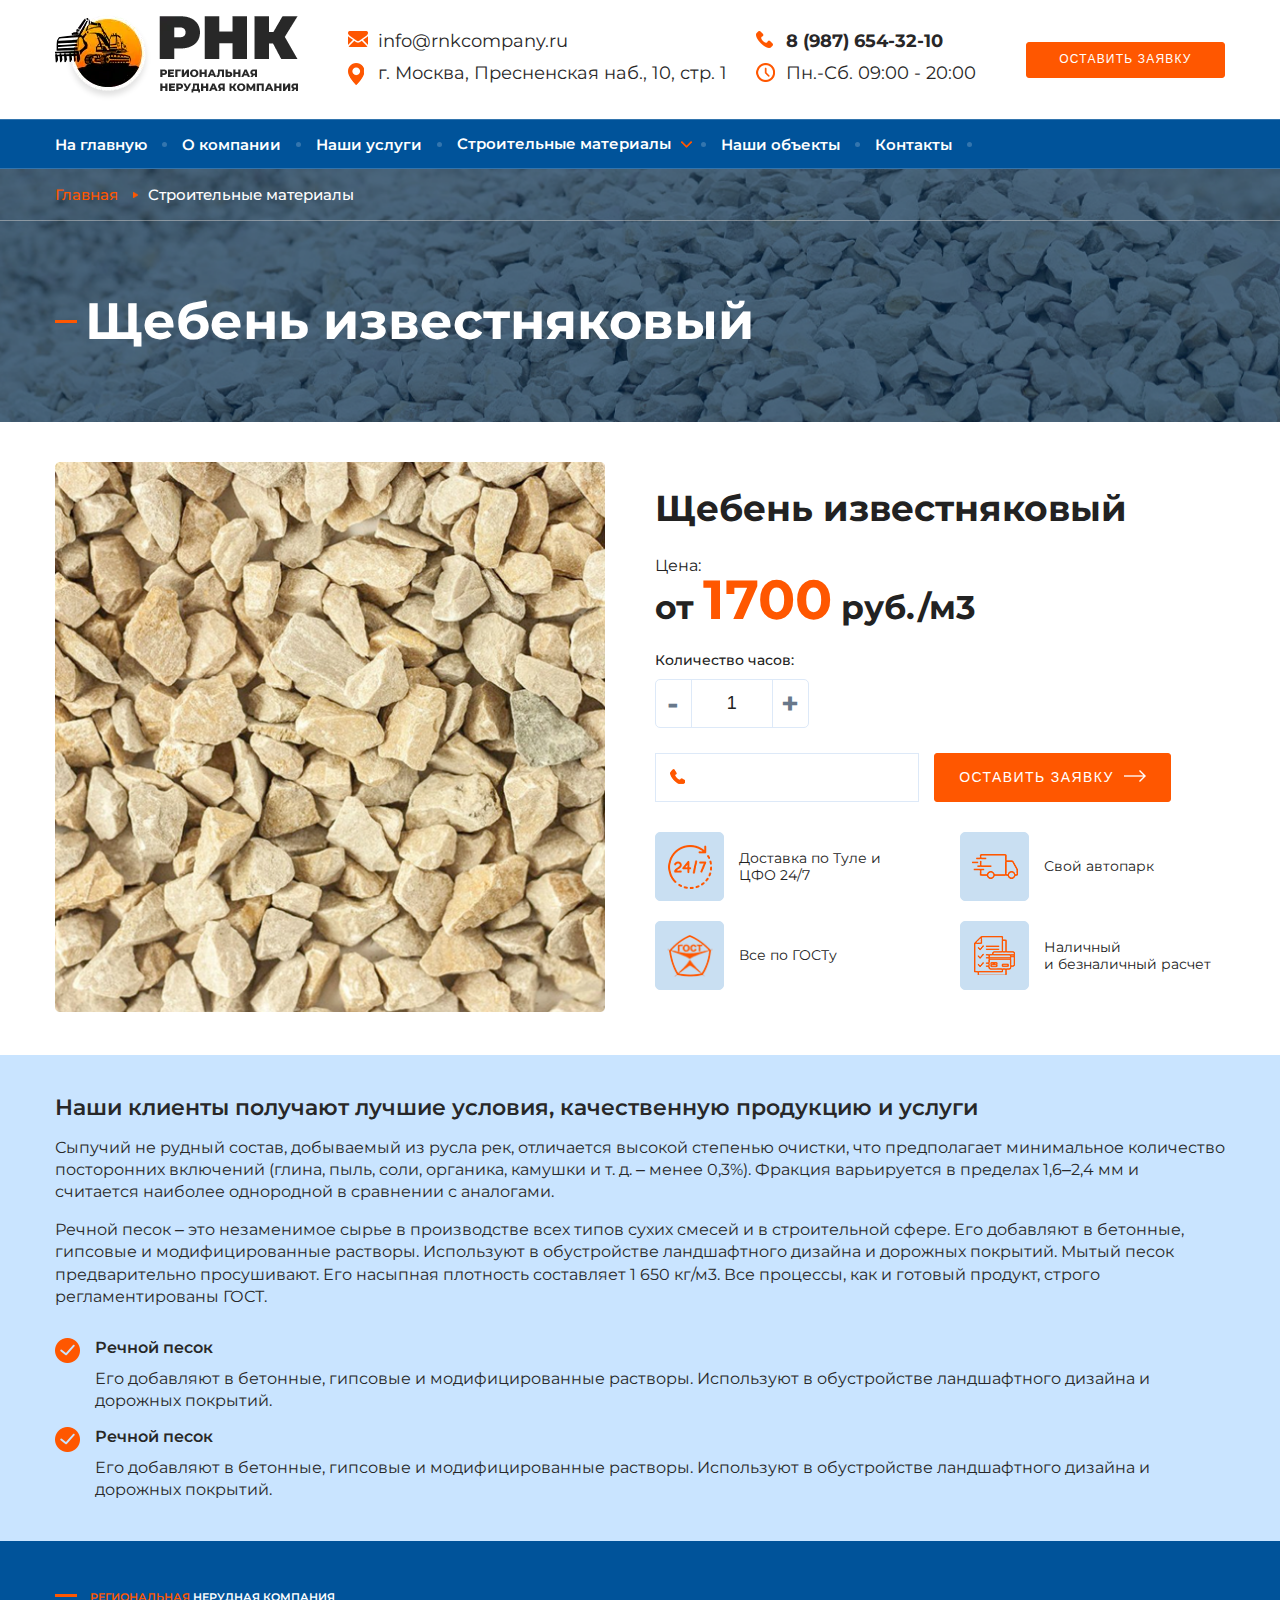
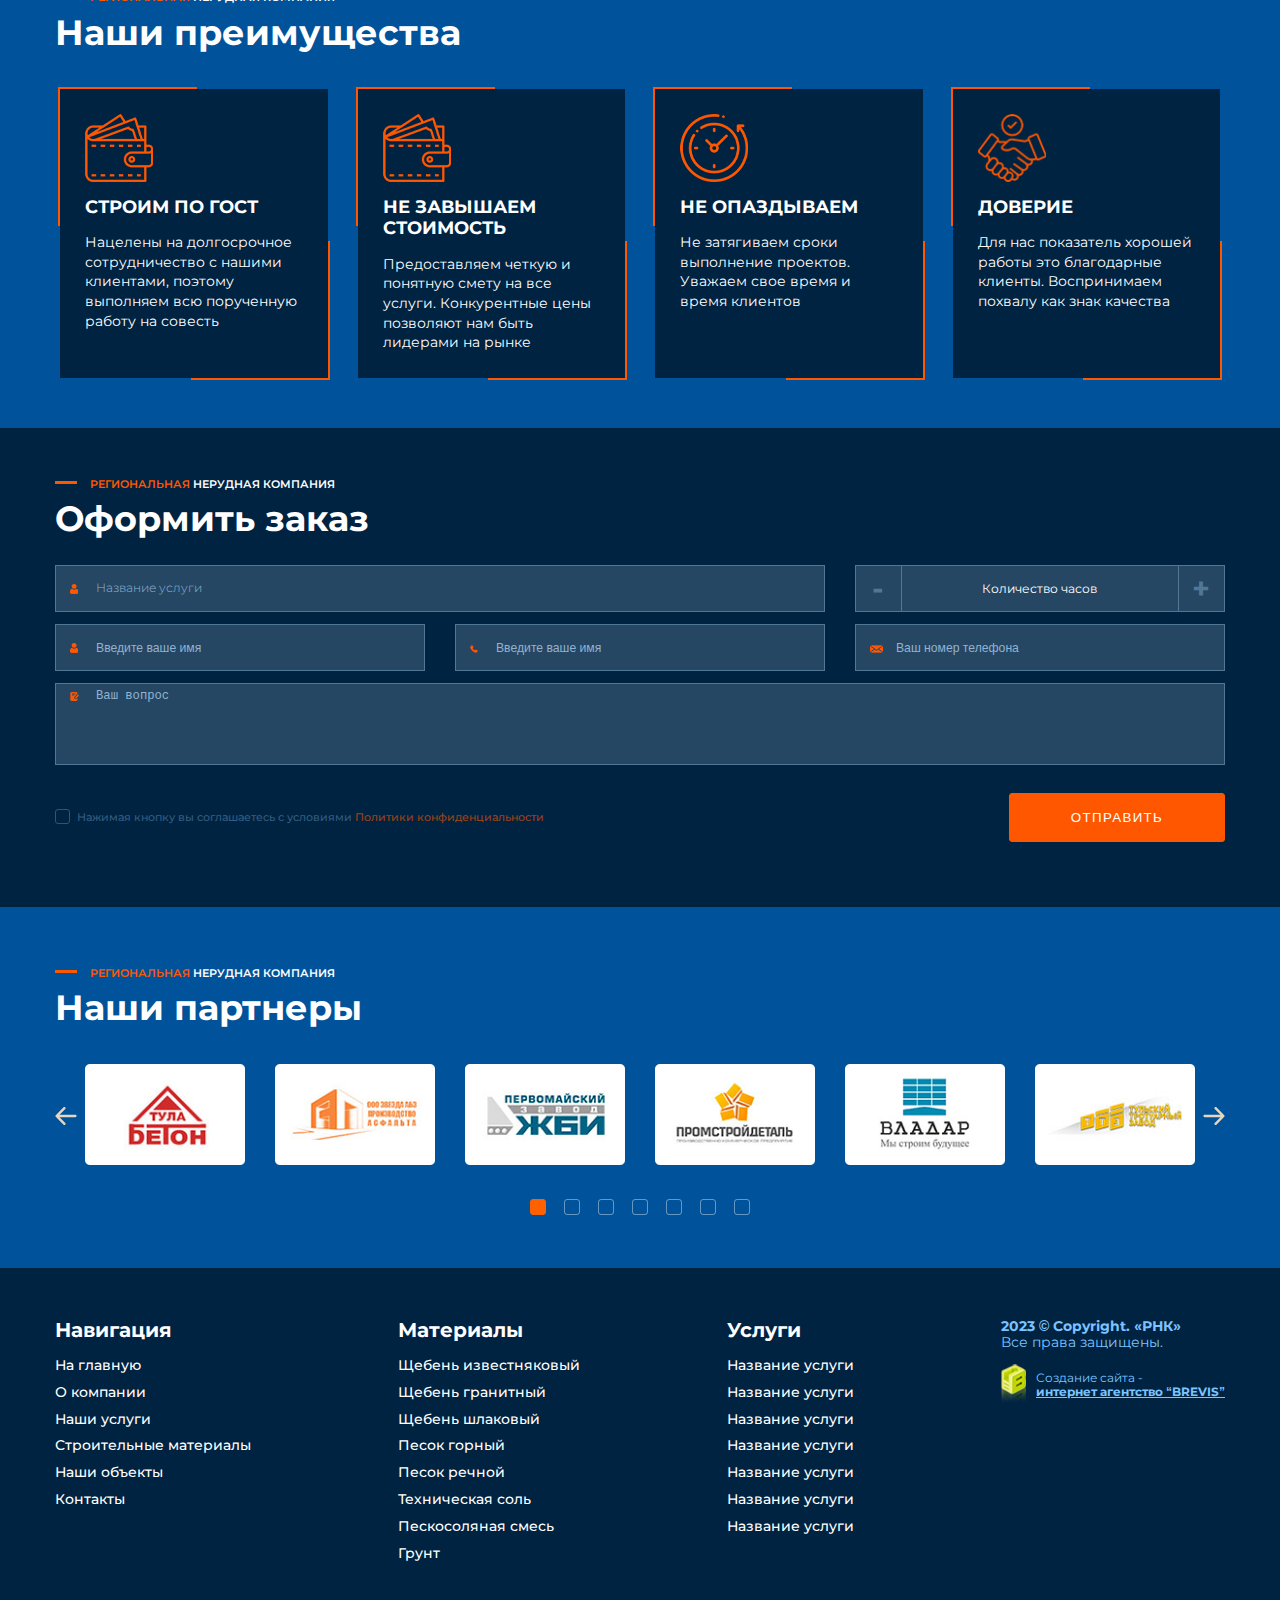
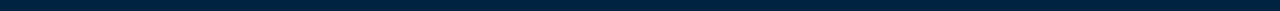
==== commit 106f1389: "comment2" ====
--- a/product-item.html
+++ b/product-item.html
@@ -185,7 +185,7 @@
 							<div class="product-main__form form">
 								<div class="product-main__form-group form-group">
 									<span class="input-icon">
-										<img src="img/tel2.png" alt="">
+										<img src="img/tel3.png" alt="">
 									</span>
 									<input class="input-tel" type="text" placeholder="">
 								</div>
@@ -315,7 +315,7 @@
 										</div>
 										<div class="advantage-slide__desc">
 											<div class="advantage-slide__icon">
-												<img src="img/advantage-icon2.png" alt="">
+												<img src="img/advantage-icon.png" alt="">
 											</div>
 											<div class="advantage-slide__title">Не завышаем стоимость</div>
 											<div class="advantage-slide__text">Предоставляем четкую и понятную смету на все услуги. Конкурентные цены позволяют нам быть лидерами на рынке</div>
@@ -328,7 +328,7 @@
 										</div>
 										<div class="advantage-slide__desc">
 											<div class="advantage-slide__icon">
-												<img src="img/advantage-icon3.png" alt="">
+												<img src="img/advantage-icon2.png" alt="">
 											</div>
 											<div class="advantage-slide__title">Не опаздываем</div>
 											<div class="advantage-slide__text">Не затягиваем сроки выполнение проектов. Уважаем свое время и время клиентов</div>
@@ -341,7 +341,7 @@
 										</div>
 										<div class="advantage-slide__desc">
 											<div class="advantage-slide__icon">
-												<img src="img/advantage-icon.png" alt="">
+												<img src="img/advantage-icon3.png" alt="">
 											</div>
 											<div class="advantage-slide__title">Доверие</div>
 											<div class="advantage-slide__text">Для нас показатель хорошей работы это благодарные клиенты. Воспринимаем похвалу как знак качества</div>
--- a/css/style.min.css
+++ b/css/style.min.css
@@ -1,2 +1,2 @@
-*,::after,::before{-webkit-box-sizing:inherit;box-sizing:inherit}*{-webkit-box-sizing:border-box;box-sizing:border-box}a,body,div,form,h1,h2,h3,h4,h5,label,li,p,ul{margin:0;padding:0;border:0;text-decoration:none;line-height:1;-webkit-box-sizing:border-box;box-sizing:border-box}button,input,input:active,input[type=checkbox]:focus,input[type=file]:focus,input[type=radio]:focus,input[type=text]:focus,textarea{outline:0!important}button{border:none;cursor:pointer;display:-webkit-box;display:-ms-flexbox;display:flex;-webkit-box-pack:center;-ms-flex-pack:center;justify-content:center;-webkit-box-align:center;-ms-flex-align:center;align-items:center;-webkit-transition:.5s;-o-transition:.5s;transition:.5s}html{height:100%;scroll-behavior:smooth;-webkit-box-sizing:border-box;box-sizing:border-box}body{font-family:Montserrat,sans-serif;font-weight:400;height:100%;overflow-x:hidden}.fixed-body{overflow:hidden}h1,h2,h3,h4,h5,h6,img,p{margin:0;padding:0;height:auto;-o-object-fit:cover;object-fit:cover}a{color:inherit;text-decoration:none;-webkit-transition:.5s;-o-transition:.5s;transition:.5s}li,ul{margin:0;padding:0;list-style:none}.container{margin:0 auto;padding:0 15px;max-width:1200px}@font-face{font-family:Montserrat;font-weight:300;src:url(../fonts/Montserrat-Light.woff) format("woff")}@font-face{font-family:Montserrat;font-weight:300;src:url(../fonts/Montserrat-Light.woff2) format("woff2")}@font-face{font-family:Montserrat;font-weight:400;src:url(../fonts/Montserrat-Regular.woff) format("woff")}@font-face{font-family:Montserrat;font-weight:400;src:url(../fonts/Montserrat-Regular.woff2) format("woff2")}@font-face{font-family:Montserrat;font-weight:500;src:url(../fonts/Montserrat-Medium.woff) format("woff")}@font-face{font-family:Montserrat;font-weight:500;src:url(../fonts/Montserrat-Medium.woff2) format("woff2")}@font-face{font-family:Montserrat;font-weight:600;src:url(../fonts/Montserrat-SemiBold.woff) format("woff")}@font-face{font-family:Montserrat;font-weight:600;src:url(../fonts/Montserrat-SemiBold.woff2) format("woff2")}@font-face{font-family:Montserrat;font-weight:700;src:url(../fonts/Montserrat-Bold.woff) format("woff")}@font-face{font-family:Montserrat;font-weight:700;src:url(../fonts/Montserrat-Bold.woff2) format("woff2")}.wrap{position:relative;overflow:hidden}.btn{display:-webkit-box;display:-ms-flexbox;display:flex;-webkit-box-pack:center;-ms-flex-pack:center;justify-content:center;-webkit-box-align:center;-ms-flex-align:center;align-items:center}.btn-orange{background-color:#ff5700;border:1px solid #ff5700;border-radius:3px}.btn-orange span{line-height:120%;text-transform:uppercase;letter-spacing:.1em;color:#fff}.btn-orange:hover{background-color:#e56b2b;border:1px solid #e56b2b}.btn-transparent{display:-webkit-inline-box;display:-ms-inline-flexbox;display:inline-flex;-webkit-box-pack:center;-ms-flex-pack:center;justify-content:center;-webkit-box-align:center;-ms-flex-align:center;align-items:center;background-color:rgba(255,87,0,0);border:1px solid #fff;border-radius:5px;position:relative}.btn-transparent span{line-height:120%;font-weight:500;text-transform:uppercase;color:#fff}.btn-transparent i{position:absolute;top:50%;right:10px;-webkit-transform:translate(0,-50%);-ms-transform:translate(0,-50%);transform:translate(0,-50%);width:22px}.btn-transparent i img{width:100%}.btn-transparent:hover{background:#000;border-color:#000}.swiper-button-prev{width:22px;height:auto}.swiper-button-prev:hover svg path{fill:#ff5700}.swiper-button-prev svg{width:100%;height:auto;-webkit-transition:.3s;-o-transition:.3s;transition:.3s}.swiper-button-prev:after{display:none}.swiper-button-next{width:22px;height:auto}.swiper-button-next:hover svg path{fill:#ff5700}.swiper-button-next svg{width:100%;height:auto;-webkit-transition:.3s;-o-transition:.3s;transition:.3s}.swiper-button-next:after{display:none}.swiper-button-disabled{opacity:1!important;pointer-events:all!important}.swiper-pagination-bullet{width:16px;height:16px;background-color:rgba(255,96,0,0);border:1px solid rgba(255,255,255,.4);border-radius:3px;opacity:1;margin:0!important;text-align:start}.swiper-pagination-bullet:not(:first-child){margin-left:18px!important}.swiper-pagination-bullet-active{background-color:#ff6000;border:1px solid #ff6000}.search{position:fixed;z-index:10;top:-105%;left:0;width:100%;height:100%;background:rgba(0,35,65,.8);padding:100px 15px 30px;-webkit-transition:.5s;-o-transition:.5s;transition:.5s}.search--active{top:0}.search-close{position:absolute;top:25px;right:25px;width:25px;height:25px}.search-close span{cursor:pointer}.search-close span:nth-child(1){position:absolute;top:-2px;left:50%;-webkit-transform:rotate(-45deg) translate(-50%,0);-ms-transform:rotate(-45deg) translate(-50%,0);transform:rotate(-45deg) translate(-50%,0);width:3px;height:100%;background:#fff}.search-close span:nth-child(2){position:absolute;top:0;left:50%;-webkit-transform:rotate(45deg) translate(-50%,0);-ms-transform:rotate(45deg) translate(-50%,0);transform:rotate(45deg) translate(-50%,0);width:3px;height:100%;background:#fff}.search-input{width:600px;height:50px;position:relative;margin:0 auto}.search-input input{width:100%;height:100%;background:#fff;padding:5px 10px;font-size:16px;line-height:120%}.search-input button{position:absolute;top:0;right:0;width:50px;height:100%;background:#002341;display:-webkit-box;display:-ms-flexbox;display:flex;-webkit-box-pack:center;-ms-flex-pack:center;justify-content:center;-webkit-box-align:center;-ms-flex-align:center;align-items:center}.search-input button img{width:22px;height:auto}.sidebar-menu{position:fixed;z-index:10;top:0;left:-200%;width:500px;height:100%;background-color:#002341;padding:100px 15px 30px;-webkit-transition:.8s;-o-transition:.8s;transition:.8s}.sidebar-menu--active{left:0}.sidebar-menu__list li{font-size:16px;line-height:120%;color:#fff}.sidebar-menu__list li:not(:first-child){margin-top:15px}.sidebar-menu__list li a:hover{color:#ff5700}.sidebar-menu__close{position:absolute;top:20px;right:20px;width:25px;height:25px}.sidebar-menu__close span{cursor:pointer}.sidebar-menu__close span:nth-child(1){position:absolute;top:-2px;left:50%;-webkit-transform:rotate(-45deg) translate(-50%,0);-ms-transform:rotate(-45deg) translate(-50%,0);transform:rotate(-45deg) translate(-50%,0);width:3px;height:100%;background:#fff}.sidebar-menu__close span:nth-child(2){position:absolute;top:0;left:50%;-webkit-transform:rotate(45deg) translate(-50%,0);-ms-transform:rotate(45deg) translate(-50%,0);transform:rotate(45deg) translate(-50%,0);width:3px;height:100%;background:#fff}.display2 p:nth-child(1){font-size:11px;line-height:120%;font-weight:600;text-transform:uppercase;position:relative;padding-left:35px}.display2 p:nth-child(1):after{content:"";position:absolute;top:3px;left:0;width:22px;height:3px;background-color:#ff5700}.display2 p:nth-child(1) span{color:#ff5700}.display2 p:nth-child(2){font-size:35px;line-height:120%;font-weight:800;margin-top:7px}.form{margin-top:25px}.form-grid{display:grid;grid-template-columns:repeat(3,calc(33.3333333333% - 20px));gap:12px 30px}.form-group{padding:0;margin:0;border:none;position:relative}.form-group input{background-color:#254764;border:1px solid #517797;padding:5px 15px 5px 40px;font-size:12.2px;line-height:120%;color:#fff}.form-group input::-webkit-input-placeholder{color:#91b3cf}.form-group input::-moz-placeholder{color:#91b3cf}.form-group input:-ms-input-placeholder{color:#91b3cf}.form-group input::-ms-input-placeholder{color:#91b3cf}.form-group input::placeholder{color:#91b3cf}.form-group textarea{background-color:#254764;border:1px solid #517797;padding:5px 15px 5px 40px;resize:none;font-size:12.2px;line-height:120%;color:#fff}.form-group textarea::-webkit-input-placeholder{color:#91b3cf}.form-group textarea::-moz-placeholder{color:#91b3cf}.form-group textarea:-ms-input-placeholder{color:#91b3cf}.form-group textarea::-ms-input-placeholder{color:#91b3cf}.form-group textarea::placeholder{color:#91b3cf}.form-group .input-icon{position:absolute;z-index:1;top:50%;left:15px;-webkit-transform:translate(0,-50%);-ms-transform:translate(0,-50%);transform:translate(0,-50%);max-width:15px}.form-group .input-icon img{max-width:100%}.form-group--33{grid-column:1/3}.form-group--100{grid-column:1/4}.form-bottom{display:-webkit-box;display:-ms-flexbox;display:flex;-ms-flex-wrap:wrap;flex-wrap:wrap;-webkit-box-pack:justify;-ms-flex-pack:justify;justify-content:space-between;-webkit-box-align:center;-ms-flex-align:center;align-items:center;margin-top:25px}.form-check{display:-webkit-inline-box;display:-ms-inline-flexbox;display:inline-flex;position:relative;margin:0 30px 15px 0;cursor:pointer}.form-check input{position:absolute;z-index:1;top:0;left:0;width:100%;height:100%;padding:0;margin:0;cursor:pointer;opacity:0}.form-check input:checked~label:before{opacity:1;pointer-events:all}.form-check label{font-size:11px;line-height:120%;font-weight:500;color:#5483ab;opacity:.6;padding-left:22px}.form-check label:after{content:"";position:absolute;top:-2px;left:0;width:15px;height:15px;border:1px solid #517797;border-radius:3px}.form-check label:before{content:"";position:absolute;top:50%;left:2px;-webkit-transform:translate(0,-50%);-ms-transform:translate(0,-50%);transform:translate(0,-50%);width:12px;height:8px;background-image:url(../img/check.svg);background-repeat:no-repeat;background-position:center;background-size:contain;opacity:0;pointer-events:none;-webkit-transition:.3s;-o-transition:.3s;transition:.3s}.form-check label a{position:relative;z-index:2;color:#ff5700}.form-btn{width:216px;height:49px;margin-bottom:15px}.form .nice-select{width:100%;height:100%;display:-webkit-box;display:-ms-flexbox;display:flex;-webkit-box-align:center;-ms-flex-align:center;align-items:center;background-color:#254764!important;border:1px solid #517797;border-radius:0;padding:5px 15px 5px 40px}.form .nice-select .current{font-size:12.2px;line-height:120%;color:#91b3cf}.form .nice-select .list li{background-color:#254764;border-top:1px solid #000;padding:12px;color:#fff}.form .nice-select .option.selected.focus{background-color:#002341}.form .cartcalc{display:-webkit-box;display:-ms-flexbox;display:flex;-webkit-box-align:center;-ms-flex-align:center;align-items:center;background-color:#254764;border:1px solid #517797;position:relative}.form .cartcalc .ccalc-minus{display:-webkit-box;display:-ms-flexbox;display:flex;-webkit-box-pack:center;-ms-flex-pack:center;justify-content:center;-webkit-box-align:center;-ms-flex-align:center;align-items:center;width:45px;height:100%;font-size:30px;line-height:120%;font-weight:700;text-transform:uppercase;letter-spacing:.025em;color:#517797;cursor:pointer;-webkit-transition:.5s;-o-transition:.5s;transition:.5s}.form .cartcalc .ccalc-minus:hover{color:#ff5700}.form .cartcalc .ccalc-plus{display:-webkit-box;display:-ms-flexbox;display:flex;-webkit-box-pack:center;-ms-flex-pack:center;justify-content:center;-webkit-box-align:center;-ms-flex-align:center;align-items:center;width:45px;height:100%;font-size:30px;line-height:120%;font-weight:700;text-transform:uppercase;letter-spacing:.025em;color:#517797;cursor:pointer;-webkit-transition:.5s;-o-transition:.5s;transition:.5s}.form .cartcalc .ccalc-plus:hover{color:#ff5700}.form .cartcalc input{width:calc(100% - 90px);height:100%!important;padding:5px;font-size:12.2px;line-height:120%;color:#254764;border:none;border-right:1px solid #517797;border-left:1px solid #517797;text-align:center}.form .cartcalc input::-webkit-input-placeholder{color:#91b3cf}.form .cartcalc input::-moz-placeholder{color:#91b3cf}.form .cartcalc input:-ms-input-placeholder{color:#91b3cf}.form .cartcalc input::-ms-input-placeholder{color:#91b3cf}.form .cartcalc input::placeholder{color:#91b3cf}.form .cartcalc input:focus{color:#fff}.form .cartcalc input:focus~.input-placeholder{display:none}.form .cartcalc .input-placeholder{position:absolute;top:50%;left:50%;-webkit-transform:translate(-50%,-50%);-ms-transform:translate(-50%,-50%);transform:translate(-50%,-50%);font-size:12.2px;line-height:120%;color:#fff;background:#254764;text-align:center;pointer-events:none}.form .cartcalc .input-placeholder::-webkit-input-placeholder{color:#91b3cf}.form .cartcalc .input-placeholder::-moz-placeholder{color:#91b3cf}.form .cartcalc .input-placeholder:-ms-input-placeholder{color:#91b3cf}.form .cartcalc .input-placeholder::-ms-input-placeholder{color:#91b3cf}.form .cartcalc .input-placeholder::placeholder{color:#91b3cf}.form .cartcalc .input-placeholder--active{display:none}.form .cartcalc .input-placeholder--active~input{color:#fff}.breadcrumbs{border-bottom:1px solid rgba(248,237,230,.4);padding-top:15px}.breadcrumbs__items{display:-webkit-box;display:-ms-flexbox;display:flex;-ms-flex-wrap:wrap;flex-wrap:wrap;-webkit-box-align:center;-ms-flex-align:center;align-items:center}.breadcrumbs__item{font-size:15px;line-height:140%;font-weight:500;color:#ff5700;margin-bottom:15px;position:relative}.breadcrumbs__item--active{color:#fff}.breadcrumbs__item:not(:last-child){margin-right:30px}.breadcrumbs__item:not(:last-child):after{content:"";position:absolute;top:50%;right:-22px;-webkit-transform:translate(0,-50%);-ms-transform:translate(0,-50%);transform:translate(0,-50%);width:10px;height:6px;background-image:url(../img/breadcrumbs-icon.png);background-repeat:no-repeat;background-position:center;background-size:contain}.navigation{padding:50px 15px}.navigation__list li{font-size:20px;line-height:140%}.navigation__list li:not(:first-child){margin-top:15px}.navigation__list li:hover{color:#ff5700}.page-top{background-image:url(../img/page-top__bg.png);background-repeat:no-repeat;background-position:center;background-size:cover}.page-top__inner{padding:70px 0}.page-top__title{font-size:51px;line-height:120%;font-weight:700;color:#fff;position:relative}.page-top__title:after{content:"";position:absolute;top:29px;left:-30px;width:22px;height:3px;background-color:#ff5700}@media screen and (max-width:992px){.swiper-pagination-bullet{width:13px;height:13px}.display2 p:nth-child(1){font-size:9px;padding-left:22px}.display2 p:nth-child(1):after{top:3px;width:18px;height:2px}.display2 p:nth-child(2){font-size:29px}.btn-transparent i{width:18px}.form-grid{grid-template-columns:repeat(3,calc(33.3333333333% - 13.3333333333px));gap:12px 20px}.form-group input,.form-group textarea{font-size:10px}.form-btn{width:178px;height:40px}.form-btn span{font-size:12px}.form .cartcalc .ccalc-minus,.form .cartcalc .ccalc-plus{font-size:24px}.breadcrumbs__item{font-size:13px}.page-top__inner{padding:50px 0}.page-top__title{font-size:42px}.page-top__title:after{top:26px;left:-22px;width:18px}}@media screen and (max-width:768px){.page-top__title{font-size:28px}.page-top__title:after{top:15px}}@media screen and (max-width:576px){.display2 p:nth-child(2){font-size:24px}.form-grid{grid-template-columns:100%}.form-group--100,.form-group--33{grid-column:1/1}.form-bottom{display:block}.form-check{margin:0}.form-btn{margin:15px auto 0}}.header{position:absolute;z-index:3;top:0;width:100%}.header .location:hover .header-top__item-text,.header .mail:hover .header-top__item-text,.header .tel:hover .header-top__item-text{color:#ff5700}.header .tel .header-top__item-text{font-weight:700}.header-burger{width:34px;height:26px;position:relative;z-index:20;cursor:pointer;display:none}.header-burger span{position:absolute;left:0;width:100%;height:3px;background:#ff5700;border-radius:3px;-webkit-transition:.5s;-o-transition:.5s;transition:.5s}.header-burger span:nth-child(1){top:0}.header-burger span:nth-child(2){top:50%;-webkit-transform:translate(0,-50%);-ms-transform:translate(0,-50%);transform:translate(0,-50%)}.header-burger span:nth-child(3){bottom:0}.header-burger--active span:nth-child(1){top:11px;-webkit-transform:rotate(-45deg);-ms-transform:rotate(-45deg);transform:rotate(-45deg)}.header-burger--active span:nth-child(2){display:none}.header-burger--active span:nth-child(3){bottom:12px;-webkit-transform:rotate(45deg);-ms-transform:rotate(45deg);transform:rotate(45deg)}.header-top{padding:15px 0 5px}.header-top__inner{display:-webkit-box;display:-ms-flexbox;display:flex;-webkit-box-pack:justify;-ms-flex-pack:justify;justify-content:space-between;-webkit-box-align:center;-ms-flex-align:center;align-items:center}.header-top__left{margin-bottom:10px}.header-top__center{margin:0 50px;-webkit-box-flex:1;-ms-flex-positive:1;flex-grow:1}.header-top__right{margin-bottom:10px}.header-top__logo{display:block;width:243px}.header-top__logo img{width:100%}.header-top__items{display:-webkit-box;display:-ms-flexbox;display:flex;-ms-flex-wrap:wrap;flex-wrap:wrap;-webkit-box-pack:justify;-ms-flex-pack:justify;justify-content:space-between}.header-top__group{margin-bottom:10px}.header-top__group:not(:last-child){margin-right:20px}.header-top__item{display:-webkit-box;display:-ms-flexbox;display:flex}.header-top__item:not(:first-child){margin-top:10px}.header-top__item-icon{width:20px}.header-top__item-icon img{max-width:100%}.header-top__item-text{font-size:18px;line-height:120%;color:#fff;margin-left:10px;-webkit-transition:.5s;-o-transition:.5s;transition:.5s}.header-top__btn{width:199px;height:36px}.header-top__btn span{font-size:12px}.header-bottom{background-color:rgba(0,50,93,.4);border-top:1px solid rgba(255,255,255,.2);border-bottom:1px solid rgba(255,255,255,.2);padding:15px 0}.header-bottom__list{display:-webkit-box;display:-ms-flexbox;display:flex;-webkit-box-align:center;-ms-flex-align:center;align-items:center}.header-bottom__list li:not(:first-child){margin-left:15px}.header-bottom__link{font-size:15px;line-height:120%;font-weight:600;color:#fff}.header-bottom__link a{display:-webkit-box;display:-ms-flexbox;display:flex;-webkit-box-align:center;-ms-flex-align:center;align-items:center}.header-bottom__link a span{display:block;width:5px;height:5px;background:#fff;border-radius:50%;opacity:.2;margin-left:15px;-webkit-transition:.5s;-o-transition:.5s;transition:.5s}.header-bottom__link:hover a{color:#ff5700}.header-bottom__link:hover span{background:#ff5700;opacity:1}.header-bottom__item{position:relative}.header-bottom__item--active .header-bottom__item-show{color:#ff5700}.header-bottom__item--active .header-bottom__item-show:after{-webkit-transform:rotate(-180deg);-ms-transform:rotate(-180deg);transform:rotate(-180deg)}.header-bottom__item--active .header-bottom__item-show span{background:#ff5700;opacity:1}.header-bottom__item--active .header-bottom__item-hidden{opacity:1;pointer-events:all}.header-bottom__item-show{display:-webkit-box;display:-ms-flexbox;display:flex;-webkit-box-align:center;-ms-flex-align:center;align-items:center;font-size:15px;line-height:120%;font-weight:600;color:#fff;-webkit-transition:.5s;-o-transition:.5s;transition:.5s;cursor:pointer;position:relative}.header-bottom__item-show:after{content:"";position:absolute;top:6px;right:14px;width:11px;height:7px;background-image:url(../img/arrow.webp);background-repeat:no-repeat;background-position:center;background-size:contain;-webkit-transition:.3s;-o-transition:.3s;transition:.3s}.header-bottom__item-show span{display:block;width:5px;height:5px;background:#fff;border-radius:50%;opacity:.2;margin-left:30px;-webkit-transition:.5s;-o-transition:.5s;transition:.5s}.header-bottom__item-hidden{position:absolute;z-index:2;top:100%;left:0;width:250px;padding-top:15px;opacity:0;pointer-events:none;-webkit-transition:.3s;-o-transition:.3s;transition:.3s}.header-bottom__item-wrap{width:100%;background:#fff;-webkit-box-shadow:4px 4px 42px 1px rgba(34,60,80,.2);box-shadow:4px 4px 42px 1px rgba(34,60,80,.2);padding:15px 10px}.header-bottom__item-link{display:block;font-size:15px;line-height:120%;font-weight:600;color:#000}.header-bottom__item-link:not(:first-child){margin-top:15px}.header-bottom__item-link:hover{color:#ff5700}.header-mob{border-top:1px solid rgba(255,255,255,.2);border-bottom:1px solid rgba(255,255,255,.2);padding:15px 0;display:none}.header-mob__inner{display:-webkit-box;display:-ms-flexbox;display:flex;-webkit-box-pack:justify;-ms-flex-pack:justify;justify-content:space-between;-webkit-box-align:center;-ms-flex-align:center;align-items:center}@media screen and (max-width:992px){.header .mail .header-top__item-text,.header .tel .header-top__item-text{font-size:15px}.header-top__center{margin:0 30px}.header-top__logo{width:190px}.header-top__item-text{font-size:12px}.header-top__btn{width:165px;height:30px}.header-top__btn span{font-size:10px}.header-bottom__list li:not(:first-child){margin-left:10px}.header-bottom__link{font-size:12.4px}.header-bottom__link a span{margin-left:8px}.header-bottom__item-show{font-size:12.4px}.header-bottom__item-show:after{top:3px;right:8px}.header-bottom__item-show span{margin-left:18px}.header-bottom__item-link{font-size:12.5px}}@media screen and (max-width:768px){.header-bottom__link a span,.header-bottom__list li:not(:first-child){margin-left:7px}.header-bottom__item-show:after{right:6px}.header-bottom__item-show span{margin-left:17px}}@media screen and (max-width:740px){.header-burger{display:block}.header-top__center,.header-top__right{display:none}.header-top__logo{width:180px}.header-top__btn{margin-left:10px}.header-top__item-text{font-size:14px!important;margin-left:5px}.header-bottom{position:fixed;z-index:10;top:0;left:-105%;width:100%;height:100%;background-color:#002341;padding:100px 15px 30px;-webkit-transition:.5s;-o-transition:.5s;transition:.5s}.header-bottom--active{left:0}.header-bottom__list{-webkit-box-orient:vertical;-webkit-box-direction:normal;-ms-flex-direction:column;flex-direction:column}.header-bottom__list li span{display:none}.header-bottom__list li:not(:first-child){margin:15px 0 0}.header-bottom__item--active .header-bottom__item-hidden{display:block}.header-bottom__item-show{display:-webkit-inline-box;display:-ms-inline-flexbox;display:inline-flex}.header-bottom__item-show:after{right:-20px}.header-bottom__item-hidden{position:static;opacity:1;width:auto;pointer-events:all;padding-top:0;display:none}.header-bottom__item-wrap{background:rgba(0,0,0,0);-webkit-box-shadow:unset;box-shadow:unset;padding-top:10px;padding-right:0;padding-bottom:0}.header-bottom__item-link{color:#fff}.header-mob{display:block}}@media screen and (max-width:400px){.header-top__btn{width:130px;height:41px}}.sidebar{position:fixed;z-index:3;top:0;left:0;width:87px;height:100%;background-color:#002341;overflow-y:auto;overflow-x:hidden}.sidebar::-webkit-scrollbar{width:0}.sidebar::-webkit-scrollbar-track{background:#000;border-radius:3px}.sidebar::-webkit-scrollbar-thumb{background:#fff;border-radius:3px}.sidebar-inner{display:-webkit-box;display:-ms-flexbox;display:flex;-webkit-box-orient:vertical;-webkit-box-direction:normal;-ms-flex-direction:column;flex-direction:column;-webkit-box-align:center;-ms-flex-align:center;align-items:center}.sidebar-burger{width:34px;height:26px;position:relative;z-index:20;cursor:pointer;margin-top:35px}.sidebar-burger:after{content:"";position:absolute;top:-35px;left:50%;-webkit-transform:translate(-50%,0);-ms-transform:translate(-50%,0);transform:translate(-50%,0);width:87px;height:91px;background-color:#003766}.sidebar-burger:before{content:"";position:absolute;top:-35px;left:50%;-webkit-transform:translate(-50%,0);-ms-transform:translate(-50%,0);transform:translate(-50%,0);width:1px;height:115px;background:#ff5700}.sidebar-burger span{position:absolute;z-index:1;left:0;width:100%;height:3px;background:#fff;border-radius:3px;-webkit-transition:.5s;-o-transition:.5s;transition:.5s}.sidebar-burger span:nth-child(1){top:0}.sidebar-burger span:nth-child(2){top:50%;-webkit-transform:translate(0,-50%);-ms-transform:translate(0,-50%);transform:translate(0,-50%)}.sidebar-burger span:nth-child(3){bottom:0}.sidebar-burger--active span:nth-child(1){top:11px;-webkit-transform:rotate(-45deg);-ms-transform:rotate(-45deg);transform:rotate(-45deg)}.sidebar-burger--active span:nth-child(2){display:none}.sidebar-burger--active span:nth-child(3){bottom:12px;-webkit-transform:rotate(45deg);-ms-transform:rotate(45deg);transform:rotate(45deg)}.sidebar-search{width:27px;cursor:pointer;margin-top:80px;position:relative}.sidebar-search:after{content:"";position:absolute;top:calc(100% + 27px);left:50%;-webkit-transform:translate(-50%,0);-ms-transform:translate(-50%,0);transform:translate(-50%,0);width:1px;height:172px;background:#ff5700}.sidebar-search img{width:100%}.sidebar-socials{display:-webkit-box;display:-ms-flexbox;display:flex;-webkit-box-orient:vertical;-webkit-box-direction:normal;-ms-flex-direction:column;flex-direction:column;-webkit-box-align:center;-ms-flex-align:center;align-items:center;margin-top:228px}.sidebar-social{max-width:25px}.sidebar-social:not(:first-child){margin-top:18px}.sidebar-social img{max-width:100%}.sidebar-btn{width:51px;height:254px;background:rgba(0,0,0,0);border:2px solid #ff5700;margin-top:245px;position:relative}.sidebar-btn:hover{background:#ff5700}.sidebar-btn span{font-size:12px;line-height:120%;font-weight:700;text-transform:uppercase;letter-spacing:.06em;color:#fff;-webkit-writing-mode:vertical-rl;-ms-writing-mode:tb-rl;writing-mode:vertical-rl;-webkit-transform:rotate(180deg);-ms-transform:rotate(180deg);transform:rotate(180deg)}.sidebar-btn:after{content:"";position:absolute;top:-220px;left:50%;-webkit-transform:translate(-50%,0);-ms-transform:translate(-50%,0);transform:translate(-50%,0);width:1px;height:220px;background:#ff5700}.sidebar-btn:before{content:"";position:absolute;top:100%;left:50%;-webkit-transform:translate(-50%,0);-ms-transform:translate(-50%,0);transform:translate(-50%,0);width:1px;height:220px;background:#ff5700}.main{background-image:url(../img/main-bg.webp);background-repeat:no-repeat;background-position:center;background-size:cover;padding:250px 0;position:relative}.main:after{content:"";position:absolute;top:0;left:0;width:100%;height:100%;background-color:rgba(0,83,154,.8);pointer-events:none}.main__slider{position:relative;z-index:2}.main .swiper{overflow:unset}.main__desc{max-width:730px}.main__title{font-size:51px;line-height:120%;font-weight:700;color:#fff;position:relative}.main__title:after{content:"";position:absolute;top:29px;left:-28px;width:22px;height:3px;background-color:#ff5700}.main__text{font-size:16px;line-height:140%;color:#fff;margin-top:15px}.main__btns{display:-webkit-box;display:-ms-flexbox;display:flex;-webkit-box-align:center;-ms-flex-align:center;align-items:center;margin-top:45px}.main__btn{width:216px;height:49px}.main__btn span{font-size:14px}.main__btn2{width:216px;height:49px;background-color:rgba(255,87,0,0);border:1px solid #fff;border-radius:5px;margin-left:18px;position:relative}.main__btn2 span{font-size:14px;line-height:120%;font-weight:500;text-transform:uppercase;color:#fff}.main__btn2 i{position:absolute;top:50%;right:15px;-webkit-transform:translate(0,-50%);-ms-transform:translate(0,-50%);transform:translate(0,-50%);width:22px}.main__btn2:hover{background:#000;border:1px solid #000}.main .swiper-button-prev{left:-50px}.main .swiper-button-next{right:-50px}.main .swiper-pagination{bottom:-95px;text-align:start}.materials__inner{position:relative;z-index:2;padding:50px 0;margin-top:-100px}.materials__inner:after{content:"";position:absolute;top:0;left:50%;-webkit-transform:translate(-50%,0);-ms-transform:translate(-50%,0);transform:translate(-50%,0);width:1300px;height:100%;background:#fff}.materials__title{position:relative;z-index:1}.materials__title p:nth-child(1){color:#5a5a5a}.materials__title p:nth-child(2){color:#171717}.materials__slider{margin-top:35px;position:relative}@media screen and (min-width:577px){.materials .swiper-wrapper{display:grid;grid-template-columns:repeat(4,calc(25% - 22.5px));gap:30px;-webkit-transform:unset!important;-ms-transform:unset!important;transform:unset!important}.materials .swiper-slide{width:100%!important}.materials .swiper-pagination{display:none}}.material-card{background-image:url(../img/material-img.png);background-repeat:no-repeat;background-position:center;background-size:cover;padding:30px;position:relative;height:auto}.material-card:after{content:"";position:absolute;top:0;left:0;right:0;width:100%;height:calc(100% - 30px);background-image:-webkit-gradient(linear,left top,left bottom,color-stop(10%,rgba(0,25,47,.74)),color-stop(89%,rgba(0,29,53,0)));background-image:-o-linear-gradient(top,rgba(0,25,47,.74) 10%,rgba(0,29,53,0) 89%);background-image:linear-gradient(180deg,rgba(0,25,47,.74) 10%,rgba(0,29,53,0) 89%)}.material-card:before{content:"";position:absolute;top:0;left:0;right:0;bottom:0;width:100%;height:100%;background:rgba(0,83,154,.8);-webkit-transition:.5s;-o-transition:.5s;transition:.5s;opacity:0;pointer-events:none}.material-card:hover .material-card__opacity,.material-card:hover:before{opacity:1;pointer-events:all}.material-card__desc{height:100%;position:relative;z-index:2;display:-webkit-box;display:-ms-flexbox;display:flex;-webkit-box-orient:vertical;-webkit-box-direction:normal;-ms-flex-direction:column;flex-direction:column}.material-card__title{font-size:18px;line-height:120%;font-weight:700;color:#fff;margin-bottom:auto;position:relative}.material-card__title:after{content:"";position:absolute;top:0;left:-30px;width:5px;height:100%;background:#ff5700}.material-card__opacity{opacity:0;pointer-events:none;-webkit-transition:.5s;-o-transition:.5s;transition:.5s;margin-top:50px}.material-card__price{font-size:18px;line-height:120%;font-weight:700;color:#fff}.material-card__price span{font-size:30px}.material-card__btn{width:100%;height:39px;text-align:center;margin-top:15px}.material-card__btn span{font-size:14px}.advantages{background-color:#00539a;padding:50px 0 45px}.advantages__title p:nth-child(1),.advantages__title p:nth-child(2){color:#fff}.advantages__slider{position:relative;margin-top:30px}.advantages__swiper{padding:5px}@media screen and (min-width:741px){.advantages .swiper-wrapper{display:grid;grid-template-columns:repeat(4,calc(25% - 22.5px));gap:30px;-webkit-transform:unset!important;-ms-transform:unset!important;transform:unset!important}.advantages .swiper-slide{width:100%!important}.advantages .swiper-pagination{display:none}}.advantage-slide{height:auto;position:relative}.advantage-slide:hover .advantage-slide__figurines span{background:#002341}.advantage-slide:hover .advantage-slide__desc{background-color:#ff5700}.advantage-slide__figurines span:nth-child(1){position:absolute;top:-2px;left:-2px;width:139px;height:139px;background:#ff5700;-webkit-transition:.5s;-o-transition:.5s;transition:.5s}.advantage-slide__figurines span:nth-child(2){position:absolute;right:-2px;bottom:-2px;width:139px;height:139px;background:#ff5700;-webkit-transition:.5s;-o-transition:.5s;transition:.5s}.advantage-slide__desc{width:100%;height:100%;position:relative;z-index:2;background:#002341;padding:25px;-webkit-transition:.5s;-o-transition:.5s;transition:.5s}.advantage-slide__icon{width:68px;height:68px}.advantage-slide__icon img{width:100%}.advantage-slide__title{font-size:18px;line-height:120%;font-weight:700;text-transform:uppercase;color:#fff;margin-top:15px}.advantage-slide__text{font-size:14px;line-height:140%;font-weight:400;color:#fff;margin-top:15px}.about{background-image:url(../img/about-bg.png);background-repeat:no-repeat;background-position:center;background-size:cover;padding:50px 0;position:relative}.about:after{content:"";position:absolute;top:0;left:0;width:100%;height:100%;background:rgba(0,35,65,.8)}.about__inner{display:-webkit-box;display:-ms-flexbox;display:flex;-webkit-box-pack:justify;-ms-flex-pack:justify;justify-content:space-between;-webkit-box-align:center;-ms-flex-align:center;align-items:center;position:relative;z-index:2}.about__left{width:calc(100% - 420px)}.about__right{width:360px;margin-left:60px}.about__title p:nth-child(1),.about__title p:nth-child(2){color:#fff}.about__text{margin-top:35px}.about__text p{font-size:16px;line-height:140%;color:#fff}.about__text p:not(:first-child){margin-top:15px}.about__btn{width:216px;height:49px;margin-top:30px}.about__btn span{font-size:14px}.about__slider{background-color:#09233a;background-image:-o-linear-gradient(89deg,rgba(11,23,33,.71) 36%,rgba(11,23,33,0) 63%);background-image:linear-gradient(1deg,rgba(11,23,33,.71) 36%,rgba(11,23,33,0) 63%);border:5px solid #fff;-webkit-box-shadow:9px 16px 40px 0 rgba(20,29,45,.2);box-shadow:9px 16px 40px 0 rgba(20,29,45,.2);position:relative;padding:5px 5px 60px}.about .swiper-slide{position:relative}.about .swiper-slide:after{content:"";position:absolute;left:0;right:0;bottom:0;-webkit-transform:rotate(-180deg);-ms-transform:rotate(-180deg);transform:rotate(-180deg);width:100%;height:50%;background-image:-webkit-gradient(linear,left top,left bottom,color-stop(10%,rgba(0,25,47,.74)),color-stop(89%,rgba(0,29,53,0)));background-image:-o-linear-gradient(top,rgba(0,25,47,.74) 10%,rgba(0,29,53,0) 89%);background-image:linear-gradient(180deg,rgba(0,25,47,.74) 10%,rgba(0,29,53,0) 89%)}.about .swiper-slide img{width:100%}.about .swiper-button-next,.about .swiper-button-prev{top:100%;margin-top:-30px}.about .swiper-pagination{left:50%;-webkit-transform:translate(-50%,0);-ms-transform:translate(-50%,0);transform:translate(-50%,0);display:-webkit-inline-box;display:-ms-inline-flexbox;display:inline-flex;-webkit-box-pack:center;-ms-flex-pack:center;justify-content:center;-webkit-box-align:center;-ms-flex-align:center;align-items:center;width:auto;margin:0 auto}.rent__inner{display:-webkit-box;display:-ms-flexbox;display:flex;-webkit-box-pack:center;-ms-flex-pack:center;justify-content:center;-webkit-box-align:stretch;-ms-flex-align:stretch;align-items:stretch}.rent__left{position:relative;z-index:2;display:-webkit-box;display:-ms-flexbox;display:flex;-webkit-box-orient:vertical;-webkit-box-direction:normal;-ms-flex-direction:column;flex-direction:column;-webkit-box-pack:center;-ms-flex-pack:center;justify-content:center;width:calc(100% - 605px);padding:50px 0}.rent__left:after{content:"";position:absolute;top:0;right:0;width:5000px;height:100%;background:#fff;pointer-events:none}.rent__left-wrap{position:relative;z-index:2}.rent__right{display:-webkit-box;display:-ms-flexbox;display:flex;-webkit-box-orient:vertical;-webkit-box-direction:normal;-ms-flex-direction:column;flex-direction:column;-webkit-box-pack:center;-ms-flex-pack:center;justify-content:center;width:550px;margin-left:50px;padding:50px 0}.rent__title p:nth-child(1){color:#5a5a5a}.rent__title p:nth-child(2){color:#171717}.rent__text{margin-top:40px}.rent__text p{font-size:16px;line-height:140%;color:#191919}.rent__slider-nav{display:-webkit-box;display:-ms-flexbox;display:flex;-ms-flex-wrap:wrap;flex-wrap:wrap;-webkit-box-align:center;-ms-flex-align:center;align-items:center;margin-top:40px}.rent__slider-btns{display:-webkit-box;display:-ms-flexbox;display:flex;-webkit-box-align:center;-ms-flex-align:center;align-items:center;margin:0 15px 15px 0}.rent__btn{width:216px;height:49px;margin-bottom:15px}.rent .swiper-button-prev{width:49px;height:49px;background-color:rgba(255,87,0,0);border:1px solid #d0d0d0;border-radius:5px;margin-top:0;position:static}.rent .swiper-button-prev svg{width:22px}.rent .swiper-button-prev:hover{border:1px solid #ff5700}.rent .swiper-button-prev:hover svg path{stroke:#ff5700}.rent .swiper-button-next{width:49px;height:49px;background-color:rgba(255,87,0,0);border:1px solid #d0d0d0;border-radius:5px;margin-top:0;margin-left:10px;position:static}.rent .swiper-button-next svg{width:22px}.rent .swiper-button-next:hover{border:1px solid #ff5700}.rent .swiper-button-next:hover svg path{stroke:#ff5700}.rent-slide{position:relative}.rent-slide:after{content:"";position:absolute;left:0;bottom:0;width:100%;height:70%;background-image:-webkit-gradient(linear,left bottom,left top,color-stop(24%,rgba(0,0,0,.83)),color-stop(75%,rgba(0,0,0,0)));background-image:-o-linear-gradient(bottom,rgba(0,0,0,.83) 24%,rgba(0,0,0,0) 75%);background-image:linear-gradient(0deg,rgba(0,0,0,.83) 24%,rgba(0,0,0,0) 75%)}.rent-slide__img img{width:100%}.rent-slide__desc{position:absolute;z-index:1;left:30px;bottom:40px}.rent-slide__desc:after{content:"";position:absolute;top:50%;left:-30px;-webkit-transform:translate(0,-50%);-ms-transform:translate(0,-50%);transform:translate(0,-50%);width:11px;height:100%;background:#ff5700}.rent-slide__title{font-size:20px;line-height:120%;font-weight:700;text-transform:uppercase;color:#fff}.rent-slide__price{font-size:20px;line-height:26px;color:#ff5700;margin-top:10px}.rent-slide__price span{font-size:25px;font-weight:700}.rent__slider{position:relative}.rent__swiper{overflow:unset}.rent .swiper-pagination{display:none}.objects{background-image:url(../img/objects-bg.png);background-repeat:no-repeat;background-position:center;background-size:cover;padding:50px 0;position:relative}.objects:after{content:"";position:absolute;top:0;left:0;right:0;bottom:0;width:100%;height:100%;background:rgba(0,83,154,.8)}.objects__inner{position:relative;z-index:2}.objects__title p:nth-child(1),.objects__title p:nth-child(2){color:#fff}.objects__slider{margin-top:60px;position:relative}.objects__swiper{overflow:unset}.objects .swiper-button-prev{left:-50px}.objects .swiper-button-next{right:-50px}.objects .swiper-pagination{width:auto;text-align:start}.object-slide__title{font-size:38px;line-height:120%;font-weight:700;color:#fff;position:relative}.object-slide__title:after{content:"";position:absolute;top:21px;left:-25px;width:20px;height:3px;background-color:#ff5700}.object-slide__text{max-width:630px;margin-top:25px}.object-slide__text p{font-size:16px;line-height:140%;color:#fff}.object-slide__btn{width:216px;height:49px;margin-top:45px}.object-slide__btn2{display:-webkit-box;display:-ms-flexbox;display:flex;width:284px;height:49px;margin:35px 0 0 auto}.object-slide__btn2 span{font-size:14px}.feedback{background-color:#002341;padding:50px 0}.feedback__title p:nth-child(1),.feedback__title p:nth-child(2){color:#fff}.feedback__subtitle{font-size:16px;line-height:140%;font-weight:500;color:#fff;margin-top:30px}.feedback__subtitle span{display:block;color:#ff5700}.feedback__form-group input{width:100%;height:47px}.feedback__form-group textarea{width:100%;height:82px}.feedback__form-calc,.feedback__form-select{width:100%;height:47px}.contacts{background-color:#00539a;padding:50px 0}.contacts .container{max-width:100%;padding-right:0}.contacts__inner{display:-webkit-box;display:-ms-flexbox;display:flex}.contacts__left{display:-webkit-box;display:-ms-flexbox;display:flex;-webkit-box-pack:end;-ms-flex-pack:end;justify-content:flex-end;-webkit-box-align:center;-ms-flex-align:center;align-items:center;width:108vw;padding-right:20px}.contacts__right{width:100%}.contacts__logo{display:block;width:243px}.contacts__logo img{width:100%}.contacts__text{max-width:460px;margin-top:20px}.contacts__text p{font-size:14px;line-height:140%;color:#fff}.contacts__items{display:-webkit-inline-box;display:-ms-inline-flexbox;display:inline-flex;padding:30px 0 15px;margin-top:30px;position:relative}.contacts__items:after{content:"";position:absolute;top:0;left:50%;-webkit-transform:translate(-50%,0);-ms-transform:translate(-50%,0);transform:translate(-50%,0);width:10000px;height:100%;background-color:#002341}.contacts .header-top__group{position:relative;z-index:2}.contacts .header-top__group:not(:last-child){margin-right:30px}.contacts .location:hover .header-top__item-text,.contacts .mail:hover .header-top__item-text,.contacts .tel:hover .header-top__item-text{color:#ff5700}.contacts__btns{display:-webkit-box;display:-ms-flexbox;display:flex;-ms-flex-wrap:wrap;flex-wrap:wrap;-webkit-box-align:center;-ms-flex-align:center;align-items:center;margin-top:30px}.contacts__btn{width:216px;height:49px;margin:0 30px 15px 0}.contacts__socials{display:-webkit-box;display:-ms-flexbox;display:flex;-webkit-box-align:center;-ms-flex-align:center;align-items:center}.contacts__social{max-width:34px;margin-bottom:15px}.contacts__social img{max-width:100%}.contacts__social:not(:first-child){margin-left:18px}.contacts-map__wrap{height:500px;position:relative}.contacts-map__wrap img{position:absolute;top:-30px;left:-30px;max-width:380px}.contacts .map{width:100%;height:100%}.contacts .map .ymaps-2-1-79-map{width:100%!important;height:100%!important}@media screen and (max-width:1450px){.sidebar{display:none}}@media screen and (max-width:1400px){.main__slider{padding-left:50px;padding-right:50px}.main .swiper-button-prev{left:0}.main .swiper-button-next{right:0}.main .swiper-pagination{padding-left:50px;padding-right:50px}.objects__inner{padding:0 50px}.objects .swiper-button-prev{left:-50px}.objects .swiper-button-next{right:-50px}}@media screen and (max-width:992px){.main__title{font-size:32px}.main__title:after{top:17px;left:-24px;width:18px;height:2px}.main__text{font-size:13.2px}.main__btns{margin-top:35px}.main__btn{width:178px;height:40px}.main__btn span{font-size:11.6px}.main__btn2{width:178px;height:40px}.main__btn2 span{font-size:11.6px}.main__btn2 i{width:18px}.main .swiper-pagination{bottom:-80px}.materials__inner{padding:30px 0;margin-top:0}.materials__inner:after{display:none}.materials__slider{margin-top:25px}.materials .swiper-wrapper{grid-template-columns:repeat(4,calc(25% - 15px));gap:20px}.material-card{padding:20px}.material-card__title{font-size:15px}.material-card__title:after{left:-20px}.material-card__price{font-size:15px}.material-card__price span{font-size:25px}.material-card__btn span{font-size:11.6px}.advantages{padding:30px 0}.advantages .swiper-wrapper{grid-template-columns:repeat(4,calc(25% - 15px));gap:20px}.advantage-slide__figurines span:nth-child(1),.advantage-slide__figurines span:nth-child(2){width:100px;height:100px}.advantage-slide__desc{padding:20px}.advantage-slide__icon{width:60px;height:60px}.advantage-slide__title{font-size:15px}.advantage-slide__text{font-size:12px}.about__left{width:calc(100% - 390px)}.about__right{width:340px;margin-left:50px}.about__text{margin-top:30px}.about__text p{font-size:13px}.about__btn{width:178px;height:40px;margin-top:30px}.about__btn span{font-size:12px}.rent__text p{font-size:13px}.rent__btn{width:178px;height:40px}.rent__btn span{font-size:12px}.rent-slide__desc{left:20px;bottom:30px}.rent-slide__desc:after{left:-20px;width:8px}.rent-slide__title{font-size:16px}.rent-slide__price{font-size:16px;margin-top:5px}.rent-slide__price span{font-size:20px}.rent .swiper-button-prev{width:40px;height:40px}.rent .swiper-button-prev svg{width:18px}.rent .swiper-button-next{width:40px;height:40px}.rent .swiper-button-next svg{width:18px}.objects{padding:30px 0}.objects__slider{margin-top:40px}.object-slide__title{font-size:32px}.object-slide__text{margin-top:15px}.object-slide__text p{font-size:13px}.object-slide__btn{width:178px;height:40px;margin-top:35px}.object-slide__btn span,.object-slide__btn2 span{font-size:12px}.feedback__subtitle{font-size:14px}.feedback__form-group input{height:40px;padding-left:35px}.feedback__form-group textarea{height:70px;padding-left:35px}.feedback__form-calc,.feedback__form-select{height:40px}.contacts{padding:50px 0 0}.contacts .container{padding-right:15px}.contacts__inner{display:block}.contacts__left{width:100%;padding-right:0}.contacts__left-wrap{width:100%}.contacts__right{width:calc(100% + 30px);margin-top:30px;margin-left:-15px}.contacts-map__wrap img{display:none}.contacts__logo{width:180px}.contacts__text p{font-size:12px}.contacts__btn{width:178px;height:40px}.contacts__btn span{font-size:12px}}@media screen and (max-width:940px){.materials .swiper-wrapper{grid-template-columns:repeat(3,calc(33.3333333333% - 13.3333333333px))}.advantage-slide__figurines span:nth-child(1),.advantage-slide__figurines span:nth-child(2){width:80px;height:80px}.advantage-slide__desc{padding:18px}.advantage-slide__icon{width:35px;height:35px}.advantage-slide__title{font-size:12px}.advantage-slide__text{font-size:11px}.rent__left{width:calc(100% - 430px);padding:30px 0}.rent__right{width:400px;padding:30px 0;margin-left:30px}}@media screen and (max-width:740px){.main__title{font-size:26px}.main__title:after{top:14px}.materials .swiper-wrapper{grid-template-columns:repeat(2,calc(50% - 10px))}.advantages{padding-bottom:70px}.advantages .swiper-wrapper{-webkit-box-align:stretch;-ms-flex-align:stretch;align-items:stretch;gap:unset}.advantages .swiper-pagination{bottom:-30px}.about__inner{display:block}.about__left{width:100%}.about__right{width:100%;margin:30px 0 0}.rent{padding:30px 0}.rent__inner{display:block;padding-bottom:100px;position:relative}.rent__left{width:100%;padding:0;position:unset}.rent__left:after{display:none}.rent__left-wrap{position:unset}.rent__right{width:100%;padding:0;margin:25px 0 0}.rent__slider-nav{margin-top:0}.rent__slider-btns{display:none}.rent__btn{position:absolute;left:50%;bottom:0;-webkit-transform:translate(-50%,0);-ms-transform:translate(-50%,0);transform:translate(-50%,0)}.rent .swiper-button-next,.rent .swiper-button-prev{display:none}.rent .swiper-pagination{bottom:-35px;display:block}.rent .swiper-pagination-bullet{border:1px solid rgba(157,192,220,.4)}.objects{padding-bottom:70px}.objects .swiper-pagination{bottom:-40px}.object-slide__btn2{margin-left:0}}@media screen and (max-width:576px){.main{padding:200px 0 150px}.main__slider{padding:0}.main__btns{display:block;margin-top:25px}.main__btn2{margin:15px 0 0}.main .swiper-button-next,.main .swiper-button-prev{display:none}.main .swiper-pagination{bottom:-30px;padding:0}.materials__inner{padding-bottom:70px}.materials .swiper-wrapper{gap:unset;-webkit-box-align:stretch;-ms-flex-align:stretch;align-items:stretch}.materials .swiper-pagination{bottom:-40px}.materials .swiper-pagination-bullet{border:1px solid rgba(157,192,220,.4)}.objects__inner{padding:0}.objects .swiper-button-next,.objects .swiper-button-prev{display:none}.contacts__btns{-webkit-box-orient:vertical;-webkit-box-direction:normal;-ms-flex-direction:column;flex-direction:column}.contacts__btn{margin:0}.contacts__socials{margin:15px 0 0}.contacts-map__wrap{height:400px}}.product-main{padding:40px 0}.product-main__inner{display:-webkit-box;display:-ms-flexbox;display:flex;-webkit-box-pack:justify;-ms-flex-pack:justify;justify-content:space-between;-webkit-box-align:center;-ms-flex-align:center;align-items:center}.product-main__left{width:550px;margin-right:50px}.product-main__right{width:calc(100% - 600px)}.product-main__img img{width:100%}.product-main__title{font-size:36px;line-height:120%;font-weight:700;color:#222}.product-main__title-mob{display:none}.product-main__price{margin-top:25px}.product-main__price-title{font-size:16px;line-height:120%;color:#222}.product-main__price-text{font-size:33px;line-height:120%;font-weight:700;color:#222;margin-top:5px}.product-main__price-text span{font-size:55px;color:#ff5700}.product-main__calc-wrap{margin-top:25px}.product-main__calc-title{font-size:14px;line-height:120%;font-weight:500;color:#222}.product-main .cartcalc{display:-webkit-box;display:-ms-flexbox;display:flex;-webkit-box-align:center;-ms-flex-align:center;align-items:center;width:154px;height:49px;background-color:#fff;border:1px solid #dde9f8;border-radius:5px;margin-top:10px}.product-main .cartcalc .ccalc-minus{width:35px;height:100%;display:-webkit-box;display:-ms-flexbox;display:flex;-webkit-box-pack:center;-ms-flex-pack:center;justify-content:center;-webkit-box-align:center;-ms-flex-align:center;align-items:center;font-size:30px;line-height:120%;font-weight:700;text-transform:uppercase;letter-spacing:.025em;color:#68788b;cursor:pointer;-webkit-transition:.5s;-o-transition:.5s;transition:.5s}.product-main .cartcalc .ccalc-minus:hover{color:#ff5700}.product-main .cartcalc .ccalc-plus{width:35px;height:100%;display:-webkit-box;display:-ms-flexbox;display:flex;-webkit-box-pack:center;-ms-flex-pack:center;justify-content:center;-webkit-box-align:center;-ms-flex-align:center;align-items:center;font-size:30px;line-height:120%;font-weight:700;text-transform:uppercase;letter-spacing:.025em;color:#68788b;cursor:pointer;-webkit-transition:.5s;-o-transition:.5s;transition:.5s}.product-main .cartcalc .ccalc-plus:hover{color:#ff5700}.product-main .cartcalc input{width:calc(100% - 70px);height:100%;margin:0;border:none;font-size:18px;line-height:120%;font-weight:500;text-transform:uppercase;letter-spacing:.025em;color:#222;padding:3px;text-align:center;border-right:1px solid #dde9f8;border-left:1px solid #dde9f8}.product-main__form{display:-webkit-box;display:-ms-flexbox;display:flex;-ms-flex-wrap:wrap;flex-wrap:wrap;-webkit-box-align:center;-ms-flex-align:center;align-items:center}.product-main__form-group{margin-bottom:15px}.product-main__form-group:not(:last-child){margin-right:15px}.product-main__form input{width:264px;height:49px;background-color:#fff;border:1px solid #dde9f8;color:#aaa}.product-main__form input::-webkit-input-placeholder{color:#000}.product-main__form input::-moz-placeholder{color:#000}.product-main__form input:-ms-input-placeholder{color:#000}.product-main__form input::-ms-input-placeholder{color:#000}.product-main__form input::placeholder{color:#000}.product-main__form-btn{width:237px;height:49px}.product-main__form-btn span{font-size:14px}.product-main__form-btn i{margin-left:10px}.product-main__items{display:grid;grid-template-columns:repeat(2,calc(50% - 20px));gap:20px 40px;margin-top:15px}.product-main__items-mob{display:none;grid-template-columns:repeat(4,calc(25% - 15px));gap:20px}.product-main__item{display:-webkit-box;display:-ms-flexbox;display:flex;-webkit-box-align:center;-ms-flex-align:center;align-items:center}.product-main__item-img{-ms-flex-negative:0;flex-shrink:0;width:69px;height:69px;display:-webkit-box;display:-ms-flexbox;display:flex;-webkit-box-pack:center;-ms-flex-pack:center;justify-content:center;-webkit-box-align:center;-ms-flex-align:center;align-items:center;border:1px solid #c9dff2;border-radius:5px}.product-main__item-img img{max-width:46px}.product-main__item-title{font-size:14px;line-height:120%;color:#222;margin-left:15px}.product-info{background:#c9e4ff;padding:40px 0}.product-info__title{font-size:22px;line-height:120%;font-weight:600;color:#282828}.product-info__text{margin-top:15px}.product-info__text p{font-size:16px;line-height:140%;color:#282828}.product-info__text p:not(:first-child){margin-top:15px}.product-info__items{margin-top:30px}.product-info__item{display:-webkit-box;display:-ms-flexbox;display:flex}.product-info__item:not(:first-child){margin-top:15px}.product-info__item-icon{-ms-flex-negative:0;flex-shrink:0;width:25px;height:25px}.product-info__item-desc{margin-left:15px}.product-info__item-title{font-size:16px;line-height:120%;font-weight:600;color:#282828}.product-info__item-text{font-size:16px;line-height:140%;color:#282828;margin-top:10px}.partners{background-color:#00539a;padding:60px 0 100px}.partners__title p:nth-child(1),.partners__title p:nth-child(2){color:#fff}.partners__slider{position:relative;margin-top:35px}.partners-slide img{width:100%}.partners .swiper-button-prev{left:-50px;-webkit-transform:translate(0,-50%)!important;-ms-transform:translate(0,-50%)!important;transform:translate(0,-50%)!important;margin-top:0}.partners .swiper-button-next{right:-50px;-webkit-transform:translate(0,-50%)!important;-ms-transform:translate(0,-50%)!important;transform:translate(0,-50%)!important;margin-top:0}.partners .swiper-pagination{bottom:-50px}@media screen and (max-width:1300px){.partners__slider{padding:0 30px}.partners .swiper-button-prev{left:0}.partners .swiper-button-next{right:0}}@media screen and (max-width:1100px){.product-main__left{width:420px;margin-right:30px}.product-main__right{width:calc(100% - 450px)}.product-main__subtitle{font-size:30px}.product-main__price-title{font-size:14px}.product-main__price-text{font-size:28.4px}.product-main__price-text span{font-size:45px}.product-main__form input{width:228px;height:43px;font-size:12px}.product-main__form button{width:204px;height:43px}.product-main__form button span{font-size:12px}.product-main__item-img{width:60px;height:60px}.product-main__item-title{font-size:12px}}@media screen and (max-width:992px){.product-main__title{font-size:25px}.product-main__price-title{font-size:12px}.product-main__price-text{font-size:20px}.product-main__price-text span{font-size:35px}.product-main .cartcalc{height:43px}.product-info__title{font-size:20px}.product-info__text p{font-size:14px}.product-info__item-title{font-size:16px}.product-info__item-text{font-size:14px}.partners{padding:40px 0 100px}}@media screen and (max-width:940px){.product-main__left{width:340px}.product-main__right{width:calc(100% - 370px)}.product-main__items{display:none}.product-main__items-mob{display:grid;margin-top:25px}.product-main__item-img{width:50px;height:50px}.product-main__item-img img{max-width:30px}.partners__slider{padding:0}.partners .swiper-button-next,.partners .swiper-button-prev{display:none}}@media screen and (max-width:740px){.product-main__inner{display:block}.product-main__left{width:100%;margin:0 0 20px}.product-main__right{width:100%}.product-main__title{display:none}.product-main__title-mob{display:block;margin-bottom:15px}.product-main__price{margin-top:0}.product-main__items-mob{grid-template-columns:repeat(2,calc(50% - 10px));gap:20px}}@media screen and (max-width:390px){.product-main__items-mob{grid-template-columns:100%}}.footer{background-color:#002341;padding:50px 0 20px}.footer__inner{display:-webkit-box;display:-ms-flexbox;display:flex;-ms-flex-wrap:wrap;flex-wrap:wrap;-webkit-box-pack:justify;-ms-flex-pack:justify;justify-content:space-between}.footer__item{margin-bottom:30px}.footer__item:not(:last-child){margin-right:30px}.footer__item-show{display:-webkit-box;display:-ms-flexbox;display:flex;-webkit-box-align:center;-ms-flex-align:center;align-items:center}.footer__item-title{font-size:20px;line-height:120%;font-weight:700;color:#fff}.footer__item-arrow{display:none;width:10px;margin-left:10px}.footer__item-arrow img{width:100%}.footer__item-hidden{margin-top:15px}.footer__item-link{display:block;font-size:14px;line-height:120%;font-weight:500;color:#fff}.footer__item-link:not(:first-child){margin-top:10px}.footer__item-link:hover{color:#ff5700}.footer__desc{margin-bottom:30px}.footer__rights{font-size:14px;line-height:120%;font-weight:700;color:#7cc3ff}.footer__rights a{display:block;font-weight:400}.footer__brevis{display:-webkit-box;display:-ms-flexbox;display:flex;-webkit-box-align:center;-ms-flex-align:center;align-items:center;margin-top:15px}.footer__brevis-icon{width:25px}.footer__brevis-icon img{width:100%}.footer__brevis-text{font-size:12px;line-height:120%;color:#7cc3ff;margin-left:10px}.footer__brevis-text a{display:block;font-weight:700;text-decoration:underline}@media screen and (max-width:576px){.footer{padding:30px 0}.footer__inner{display:block}.footer__item{margin:0 0 30px}.footer__item-show{cursor:pointer}.footer__item-title{font-size:16px}.footer__item-arrow{display:-webkit-box;display:-ms-flexbox;display:flex;-webkit-box-pack:center;-ms-flex-pack:center;justify-content:center;-webkit-box-align:center;-ms-flex-align:center;align-items:center}.footer__item-hidden{display:none}.footer__item-link{font-size:12px}.footer__desc{margin:0}.footer__rights{font-size:12px}.footer__brevis-icon{width:20px}.footer__brevis-text{font-size:12px}}
+*,::after,::before{-webkit-box-sizing:inherit;box-sizing:inherit}*{-webkit-box-sizing:border-box;box-sizing:border-box}a,body,div,form,h1,h2,h3,h4,h5,label,li,p,ul{margin:0;padding:0;border:0;text-decoration:none;line-height:1;-webkit-box-sizing:border-box;box-sizing:border-box}button,input,input:active,input[type=checkbox]:focus,input[type=file]:focus,input[type=radio]:focus,input[type=text]:focus,textarea{outline:0!important}button{border:none;cursor:pointer;display:-webkit-box;display:-ms-flexbox;display:flex;-webkit-box-pack:center;-ms-flex-pack:center;justify-content:center;-webkit-box-align:center;-ms-flex-align:center;align-items:center;-webkit-transition:.5s;-o-transition:.5s;transition:.5s}html{height:100%;scroll-behavior:smooth;-webkit-box-sizing:border-box;box-sizing:border-box}body{font-family:Montserrat,sans-serif;font-weight:400;height:100%;overflow-x:hidden}.fixed-body{overflow:hidden}h1,h2,h3,h4,h5,h6,img,p{margin:0;padding:0;height:auto;-o-object-fit:cover;object-fit:cover}a{color:inherit;text-decoration:none;-webkit-transition:.5s;-o-transition:.5s;transition:.5s}li,ul{margin:0;padding:0;list-style:none}.container{margin:0 auto;padding:0 15px;max-width:1200px}@font-face{font-family:Montserrat;font-weight:300;src:url(../fonts/Montserrat-Light.woff) format("woff")}@font-face{font-family:Montserrat;font-weight:300;src:url(../fonts/Montserrat-Light.woff2) format("woff2")}@font-face{font-family:Montserrat;font-weight:400;src:url(../fonts/Montserrat-Regular.woff) format("woff")}@font-face{font-family:Montserrat;font-weight:400;src:url(../fonts/Montserrat-Regular.woff2) format("woff2")}@font-face{font-family:Montserrat;font-weight:500;src:url(../fonts/Montserrat-Medium.woff) format("woff")}@font-face{font-family:Montserrat;font-weight:500;src:url(../fonts/Montserrat-Medium.woff2) format("woff2")}@font-face{font-family:Montserrat;font-weight:600;src:url(../fonts/Montserrat-SemiBold.woff) format("woff")}@font-face{font-family:Montserrat;font-weight:600;src:url(../fonts/Montserrat-SemiBold.woff2) format("woff2")}@font-face{font-family:Montserrat;font-weight:700;src:url(../fonts/Montserrat-Bold.woff) format("woff")}@font-face{font-family:Montserrat;font-weight:700;src:url(../fonts/Montserrat-Bold.woff2) format("woff2")}.wrap{position:relative;overflow:hidden}.btn{display:-webkit-box;display:-ms-flexbox;display:flex;-webkit-box-pack:center;-ms-flex-pack:center;justify-content:center;-webkit-box-align:center;-ms-flex-align:center;align-items:center}.btn-orange{background-color:#ff5700;border:1px solid #ff5700;border-radius:3px}.btn-orange span{line-height:120%;text-transform:uppercase;letter-spacing:.1em;color:#fff}.btn-orange:hover{background-color:#e56b2b;border:1px solid #e56b2b}.btn-transparent{display:-webkit-inline-box;display:-ms-inline-flexbox;display:inline-flex;-webkit-box-pack:center;-ms-flex-pack:center;justify-content:center;-webkit-box-align:center;-ms-flex-align:center;align-items:center;background-color:rgba(255,87,0,0);border:1px solid #fff;border-radius:5px;position:relative}.btn-transparent span{line-height:120%;font-weight:500;text-transform:uppercase;color:#fff}.btn-transparent i{position:absolute;top:50%;right:10px;-webkit-transform:translate(0,-50%);-ms-transform:translate(0,-50%);transform:translate(0,-50%);width:22px}.btn-transparent i img{width:100%}.btn-transparent:hover{background:#000;border-color:#000}.swiper-button-prev{width:22px;height:auto}.swiper-button-prev:hover svg path{fill:#ff5700}.swiper-button-prev svg{width:100%;height:auto;-webkit-transition:.3s;-o-transition:.3s;transition:.3s}.swiper-button-prev:after{display:none}.swiper-button-next{width:22px;height:auto}.swiper-button-next:hover svg path{fill:#ff5700}.swiper-button-next svg{width:100%;height:auto;-webkit-transition:.3s;-o-transition:.3s;transition:.3s}.swiper-button-next:after{display:none}.swiper-button-disabled{opacity:1!important;pointer-events:all!important}.swiper-pagination-bullet{width:16px;height:16px;background-color:rgba(255,96,0,0);border:1px solid rgba(255,255,255,.4);border-radius:3px;opacity:1;margin:0!important;text-align:start}.swiper-pagination-bullet:not(:first-child){margin-left:18px!important}.swiper-pagination-bullet-active{background-color:#ff6000;border:1px solid #ff6000}.search{position:fixed;z-index:10;top:-105%;left:0;width:100%;height:100%;background:rgba(0,35,65,.8);padding:100px 15px 30px;-webkit-transition:.5s;-o-transition:.5s;transition:.5s}.search--active{top:0}.search-close{position:absolute;top:25px;right:25px;width:25px;height:25px}.search-close span{cursor:pointer}.search-close span:nth-child(1){position:absolute;top:-2px;left:50%;-webkit-transform:rotate(-45deg) translate(-50%,0);-ms-transform:rotate(-45deg) translate(-50%,0);transform:rotate(-45deg) translate(-50%,0);width:3px;height:100%;background:#fff}.search-close span:nth-child(2){position:absolute;top:0;left:50%;-webkit-transform:rotate(45deg) translate(-50%,0);-ms-transform:rotate(45deg) translate(-50%,0);transform:rotate(45deg) translate(-50%,0);width:3px;height:100%;background:#fff}.search-input{width:600px;height:50px;position:relative;margin:0 auto}.search-input input{width:100%;height:100%;background:#fff;padding:5px 10px;font-size:16px;line-height:120%}.search-input button{position:absolute;top:0;right:0;width:50px;height:100%;background:#002341;display:-webkit-box;display:-ms-flexbox;display:flex;-webkit-box-pack:center;-ms-flex-pack:center;justify-content:center;-webkit-box-align:center;-ms-flex-align:center;align-items:center}.search-input button img{width:22px;height:auto}.sidebar-menu{position:fixed;z-index:10;top:0;left:-200%;width:500px;height:100%;background-color:#002341;padding:100px 15px 30px;-webkit-transition:.8s;-o-transition:.8s;transition:.8s}.sidebar-menu--active{left:0}.sidebar-menu__list li{font-size:16px;line-height:120%;color:#fff}.sidebar-menu__list li:not(:first-child){margin-top:15px}.sidebar-menu__list li a:hover{color:#ff5700}.sidebar-menu__close{position:absolute;top:20px;right:20px;width:25px;height:25px}.sidebar-menu__close span{cursor:pointer}.sidebar-menu__close span:nth-child(1){position:absolute;top:-2px;left:50%;-webkit-transform:rotate(-45deg) translate(-50%,0);-ms-transform:rotate(-45deg) translate(-50%,0);transform:rotate(-45deg) translate(-50%,0);width:3px;height:100%;background:#fff}.sidebar-menu__close span:nth-child(2){position:absolute;top:0;left:50%;-webkit-transform:rotate(45deg) translate(-50%,0);-ms-transform:rotate(45deg) translate(-50%,0);transform:rotate(45deg) translate(-50%,0);width:3px;height:100%;background:#fff}.display2 p:nth-child(1){font-size:11px;line-height:120%;font-weight:600;text-transform:uppercase;position:relative;padding-left:35px}.display2 p:nth-child(1):after{content:"";position:absolute;top:3px;left:0;width:22px;height:3px;background-color:#ff5700}.display2 p:nth-child(1) span{color:#ff5700}.display2 p:nth-child(2){font-size:35px;line-height:120%;font-weight:800;margin-top:7px}.form{margin-top:25px}.form-grid{display:grid;grid-template-columns:repeat(3,calc(33.3333333333% - 20px));gap:12px 30px}.form-group{padding:0;margin:0;border:none;position:relative}.form-group input{background-color:#254764;border:1px solid #517797;padding:5px 15px 5px 40px;font-size:12.2px;line-height:120%;color:#fff}.form-group input::-webkit-input-placeholder{color:#91b3cf}.form-group input::-moz-placeholder{color:#91b3cf}.form-group input:-ms-input-placeholder{color:#91b3cf}.form-group input::-ms-input-placeholder{color:#91b3cf}.form-group input::placeholder{color:#91b3cf}.form-group textarea{background-color:#254764;border:1px solid #517797;padding:5px 15px 5px 40px;resize:none;font-size:12.2px;line-height:120%;color:#fff}.form-group textarea::-webkit-input-placeholder{color:#91b3cf}.form-group textarea::-moz-placeholder{color:#91b3cf}.form-group textarea:-ms-input-placeholder{color:#91b3cf}.form-group textarea::-ms-input-placeholder{color:#91b3cf}.form-group textarea::placeholder{color:#91b3cf}.form-group .input-icon{position:absolute;z-index:1;top:50%;left:15px;-webkit-transform:translate(0,-50%);-ms-transform:translate(0,-50%);transform:translate(0,-50%);max-width:15px}.form-group .input-icon img{max-width:100%}.form-group--33{grid-column:1/3}.form-group--100{grid-column:1/4}.form-bottom{display:-webkit-box;display:-ms-flexbox;display:flex;-ms-flex-wrap:wrap;flex-wrap:wrap;-webkit-box-pack:justify;-ms-flex-pack:justify;justify-content:space-between;-webkit-box-align:center;-ms-flex-align:center;align-items:center;margin-top:25px}.form-check{display:-webkit-inline-box;display:-ms-inline-flexbox;display:inline-flex;position:relative;margin:0 30px 15px 0;cursor:pointer}.form-check input{position:absolute;z-index:1;top:0;left:0;width:100%;height:100%;padding:0;margin:0;cursor:pointer;opacity:0}.form-check input:checked~label:before{opacity:1;pointer-events:all}.form-check label{font-size:11px;line-height:120%;font-weight:500;color:#5483ab;opacity:.6;padding-left:22px}.form-check label:after{content:"";position:absolute;top:-2px;left:0;width:15px;height:15px;border:1px solid #517797;border-radius:3px}.form-check label:before{content:"";position:absolute;top:50%;left:2px;-webkit-transform:translate(0,-50%);-ms-transform:translate(0,-50%);transform:translate(0,-50%);width:12px;height:8px;background-image:url(../img/check.svg);background-repeat:no-repeat;background-position:center;background-size:contain;opacity:0;pointer-events:none;-webkit-transition:.3s;-o-transition:.3s;transition:.3s}.form-check label a{position:relative;z-index:2;color:#ff5700}.form-btn{width:216px;height:49px;margin-bottom:15px}.form .nice-select{width:100%;height:100%;display:-webkit-box;display:-ms-flexbox;display:flex;-webkit-box-align:center;-ms-flex-align:center;align-items:center;background-color:#254764!important;border:1px solid #517797;border-radius:0;padding:5px 15px 5px 40px}.form .nice-select .current{font-size:12.2px;line-height:120%;color:#91b3cf}.form .nice-select .list li{background-color:#254764;border-top:1px solid #000;padding:12px;color:#fff}.form .nice-select .option.selected.focus{background-color:#002341}.form .cartcalc{display:-webkit-box;display:-ms-flexbox;display:flex;-webkit-box-align:center;-ms-flex-align:center;align-items:center;background-color:#254764;border:1px solid #517797;position:relative}.form .cartcalc .ccalc-minus{display:-webkit-box;display:-ms-flexbox;display:flex;-webkit-box-pack:center;-ms-flex-pack:center;justify-content:center;-webkit-box-align:center;-ms-flex-align:center;align-items:center;width:45px;height:100%;font-size:30px;line-height:120%;font-weight:700;text-transform:uppercase;letter-spacing:.025em;color:#517797;cursor:pointer;-webkit-transition:.5s;-o-transition:.5s;transition:.5s}.form .cartcalc .ccalc-minus:hover{color:#ff5700}.form .cartcalc .ccalc-plus{display:-webkit-box;display:-ms-flexbox;display:flex;-webkit-box-pack:center;-ms-flex-pack:center;justify-content:center;-webkit-box-align:center;-ms-flex-align:center;align-items:center;width:45px;height:100%;font-size:30px;line-height:120%;font-weight:700;text-transform:uppercase;letter-spacing:.025em;color:#517797;cursor:pointer;-webkit-transition:.5s;-o-transition:.5s;transition:.5s}.form .cartcalc .ccalc-plus:hover{color:#ff5700}.form .cartcalc input{width:calc(100% - 90px);height:100%!important;padding:5px;font-size:12.2px;line-height:120%;color:#254764;border:none;border-right:1px solid #517797;border-left:1px solid #517797;text-align:center}.form .cartcalc input::-webkit-input-placeholder{color:#91b3cf}.form .cartcalc input::-moz-placeholder{color:#91b3cf}.form .cartcalc input:-ms-input-placeholder{color:#91b3cf}.form .cartcalc input::-ms-input-placeholder{color:#91b3cf}.form .cartcalc input::placeholder{color:#91b3cf}.form .cartcalc input:focus{color:#fff}.form .cartcalc input:focus~.input-placeholder{display:none}.form .cartcalc .input-placeholder{position:absolute;top:50%;left:50%;-webkit-transform:translate(-50%,-50%);-ms-transform:translate(-50%,-50%);transform:translate(-50%,-50%);font-size:12.2px;line-height:120%;color:#fff;background:#254764;text-align:center;pointer-events:none}.form .cartcalc .input-placeholder::-webkit-input-placeholder{color:#91b3cf}.form .cartcalc .input-placeholder::-moz-placeholder{color:#91b3cf}.form .cartcalc .input-placeholder:-ms-input-placeholder{color:#91b3cf}.form .cartcalc .input-placeholder::-ms-input-placeholder{color:#91b3cf}.form .cartcalc .input-placeholder::placeholder{color:#91b3cf}.form .cartcalc .input-placeholder--active{display:none}.form .cartcalc .input-placeholder--active~input{color:#fff}.breadcrumbs{border-bottom:1px solid rgba(248,237,230,.4);padding-top:15px}.breadcrumbs__items{display:-webkit-box;display:-ms-flexbox;display:flex;-ms-flex-wrap:wrap;flex-wrap:wrap;-webkit-box-align:center;-ms-flex-align:center;align-items:center}.breadcrumbs__item{font-size:15px;line-height:140%;font-weight:500;color:#ff5700;margin-bottom:15px;position:relative}.breadcrumbs__item--active{color:#fff}.breadcrumbs__item:not(:last-child){margin-right:30px}.breadcrumbs__item:not(:last-child):after{content:"";position:absolute;top:50%;right:-22px;-webkit-transform:translate(0,-50%);-ms-transform:translate(0,-50%);transform:translate(0,-50%);width:10px;height:6px;background-image:url(../img/breadcrumbs-icon.png);background-repeat:no-repeat;background-position:center;background-size:contain}.navigation{padding:50px 15px}.navigation__list li{font-size:20px;line-height:140%}.navigation__list li:not(:first-child){margin-top:15px}.navigation__list li:hover{color:#ff5700}.page-top{background-image:url(../img/page-top__bg.png);background-repeat:no-repeat;background-position:center;background-size:cover}.page-top__inner{padding:70px 0}.page-top__title{font-size:51px;line-height:120%;font-weight:700;color:#fff;position:relative}.page-top__title:after{content:"";position:absolute;top:29px;left:-30px;width:22px;height:3px;background-color:#ff5700}@media screen and (max-width:1300px){.page-top__title{padding-left:30px}.page-top__title:after{left:0}}@media screen and (max-width:992px){.swiper-pagination-bullet{width:13px;height:13px}.display2 p:nth-child(1){font-size:9px;padding-left:22px}.display2 p:nth-child(1):after{top:3px;width:18px;height:2px}.display2 p:nth-child(2){font-size:29px}.btn-transparent i{width:18px}.form-grid{grid-template-columns:repeat(3,calc(33.3333333333% - 13.3333333333px));gap:12px 20px}.form-group input,.form-group textarea{font-size:10px}.form-btn{width:178px;height:40px}.form-btn span{font-size:12px}.form .cartcalc .ccalc-minus,.form .cartcalc .ccalc-plus{font-size:24px}.breadcrumbs__item{font-size:13px}.page-top__inner{padding:50px 0}.page-top__title{font-size:42px;padding-left:22px}.page-top__title:after{top:26px;width:18px}}@media screen and (max-width:768px){.page-top__title{font-size:28px}.page-top__title:after{top:15px}}@media screen and (max-width:576px){.display2 p:nth-child(2){font-size:24px}.form-grid{grid-template-columns:100%}.form-group--100,.form-group--33{grid-column:1/1}.form-bottom{display:block}.form-check{margin:0}.form-btn{margin:15px auto 0}}.header{position:absolute;z-index:3;top:0;width:100%}.header .location:hover .header-top__item-text,.header .mail:hover .header-top__item-text,.header .tel:hover .header-top__item-text{color:#ff5700}.header .tel .header-top__item-text{font-weight:700}.header-burger{width:34px;height:26px;position:relative;z-index:20;cursor:pointer;display:none}.header-burger span{position:absolute;left:0;width:100%;height:3px;background:#ff5700;border-radius:3px;-webkit-transition:.5s;-o-transition:.5s;transition:.5s}.header-burger span:nth-child(1){top:0}.header-burger span:nth-child(2){top:50%;-webkit-transform:translate(0,-50%);-ms-transform:translate(0,-50%);transform:translate(0,-50%)}.header-burger span:nth-child(3){bottom:0}.header-burger--active span:nth-child(1){top:11px;-webkit-transform:rotate(-45deg);-ms-transform:rotate(-45deg);transform:rotate(-45deg)}.header-burger--active span:nth-child(2){display:none}.header-burger--active span:nth-child(3){bottom:12px;-webkit-transform:rotate(45deg);-ms-transform:rotate(45deg);transform:rotate(45deg)}.header-top{padding:15px 0 5px}.header-top__inner{display:-webkit-box;display:-ms-flexbox;display:flex;-webkit-box-pack:justify;-ms-flex-pack:justify;justify-content:space-between;-webkit-box-align:center;-ms-flex-align:center;align-items:center}.header-top__left{margin-bottom:10px}.header-top__center{margin:0 50px;-webkit-box-flex:1;-ms-flex-positive:1;flex-grow:1}.header-top__right{margin-bottom:10px}.header-top__logo{display:block;width:243px}.header-top__logo img{width:100%}.header-top__items{display:-webkit-box;display:-ms-flexbox;display:flex;-ms-flex-wrap:wrap;flex-wrap:wrap;-webkit-box-pack:justify;-ms-flex-pack:justify;justify-content:space-between}.header-top__group{margin-bottom:10px}.header-top__group:not(:last-child){margin-right:20px}.header-top__item{display:-webkit-box;display:-ms-flexbox;display:flex}.header-top__item:not(:first-child){margin-top:10px}.header-top__item-icon{width:20px}.header-top__item-icon img{max-width:100%}.header-top__item-text{font-size:18px;line-height:120%;color:#fff;margin-left:10px;-webkit-transition:.5s;-o-transition:.5s;transition:.5s}.header-top__btn{width:199px;height:36px}.header-top__btn span{font-size:12px}.header-bottom{background-color:rgba(0,50,93,.4);border-top:1px solid rgba(255,255,255,.2);border-bottom:1px solid rgba(255,255,255,.2);padding:15px 0}.header-bottom__list{display:-webkit-box;display:-ms-flexbox;display:flex;-webkit-box-align:center;-ms-flex-align:center;align-items:center}.header-bottom__list li:not(:first-child){margin-left:15px}.header-bottom__link{font-size:15px;line-height:120%;font-weight:600;color:#fff}.header-bottom__link a{display:-webkit-box;display:-ms-flexbox;display:flex;-webkit-box-align:center;-ms-flex-align:center;align-items:center}.header-bottom__link a span{display:block;width:5px;height:5px;background:#fff;border-radius:50%;opacity:.2;margin-left:15px;-webkit-transition:.5s;-o-transition:.5s;transition:.5s}.header-bottom__link:hover a{color:#ff5700}.header-bottom__link:hover span{background:#ff5700;opacity:1}.header-bottom__item{position:relative}.header-bottom__item--active .header-bottom__item-show{color:#ff5700}.header-bottom__item--active .header-bottom__item-show:after{-webkit-transform:rotate(-180deg);-ms-transform:rotate(-180deg);transform:rotate(-180deg)}.header-bottom__item--active .header-bottom__item-show span{background:#ff5700;opacity:1}.header-bottom__item--active .header-bottom__item-hidden{opacity:1;pointer-events:all}.header-bottom__item-show{display:-webkit-box;display:-ms-flexbox;display:flex;-webkit-box-align:center;-ms-flex-align:center;align-items:center;font-size:15px;line-height:120%;font-weight:600;color:#fff;-webkit-transition:.5s;-o-transition:.5s;transition:.5s;cursor:pointer;position:relative}.header-bottom__item-show:after{content:"";position:absolute;top:6px;right:14px;width:11px;height:7px;background-image:url(../img/arrow.webp);background-repeat:no-repeat;background-position:center;background-size:contain;-webkit-transition:.3s;-o-transition:.3s;transition:.3s}.header-bottom__item-show span{display:block;width:5px;height:5px;background:#fff;border-radius:50%;opacity:.2;margin-left:30px;-webkit-transition:.5s;-o-transition:.5s;transition:.5s}.header-bottom__item-hidden{position:absolute;z-index:2;top:100%;left:0;width:250px;padding-top:15px;opacity:0;pointer-events:none;-webkit-transition:.3s;-o-transition:.3s;transition:.3s}.header-bottom__item-wrap{width:100%;background:#fff;-webkit-box-shadow:4px 4px 42px 1px rgba(34,60,80,.2);box-shadow:4px 4px 42px 1px rgba(34,60,80,.2);padding:15px 10px}.header-bottom__item-link{display:block;font-size:15px;line-height:120%;font-weight:600;color:#000}.header-bottom__item-link:not(:first-child){margin-top:15px}.header-bottom__item-link:hover{color:#ff5700}.header-mob{border-top:1px solid rgba(255,255,255,.2);border-bottom:1px solid rgba(255,255,255,.2);padding:15px 0;display:none}.header-mob__inner{display:-webkit-box;display:-ms-flexbox;display:flex;-webkit-box-pack:justify;-ms-flex-pack:justify;justify-content:space-between;-webkit-box-align:center;-ms-flex-align:center;align-items:center}@media screen and (max-width:992px){.header .mail .header-top__item-text,.header .tel .header-top__item-text{font-size:15px}.header-top__center{margin:0 30px}.header-top__logo{width:190px}.header-top__item-text{font-size:12px}.header-top__btn{width:165px;height:30px}.header-top__btn span{font-size:10px}.header-bottom__list li:not(:first-child){margin-left:10px}.header-bottom__link{font-size:12.4px}.header-bottom__link a span{margin-left:8px}.header-bottom__item-show{font-size:12.4px}.header-bottom__item-show:after{top:3px;right:8px}.header-bottom__item-show span{margin-left:18px}.header-bottom__item-link{font-size:12.5px}}@media screen and (max-width:768px){.header-bottom__link a span,.header-bottom__list li:not(:first-child){margin-left:7px}.header-bottom__item-show:after{right:6px}.header-bottom__item-show span{margin-left:17px}}@media screen and (max-width:740px){.header-burger{display:block}.header-top__center,.header-top__right{display:none}.header-top__logo{width:180px}.header-top__btn{margin-left:10px}.header-top__item-text{font-size:14px!important;margin-left:5px}.header-bottom{position:fixed;z-index:10;top:0;left:-105%;width:100%;height:100%;background-color:#002341;padding:100px 15px 30px;-webkit-transition:.5s;-o-transition:.5s;transition:.5s}.header-bottom--active{left:0}.header-bottom__list{-webkit-box-orient:vertical;-webkit-box-direction:normal;-ms-flex-direction:column;flex-direction:column}.header-bottom__list li span{display:none}.header-bottom__list li:not(:first-child){margin:15px 0 0}.header-bottom__item--active .header-bottom__item-hidden{display:block}.header-bottom__item-show{display:-webkit-inline-box;display:-ms-inline-flexbox;display:inline-flex}.header-bottom__item-show:after{right:-20px}.header-bottom__item-hidden{position:static;opacity:1;width:auto;pointer-events:all;padding-top:0;display:none}.header-bottom__item-wrap{background:rgba(0,0,0,0);-webkit-box-shadow:unset;box-shadow:unset;padding-top:10px;padding-right:0;padding-bottom:0}.header-bottom__item-link{color:#fff}.header-mob{display:block}}@media screen and (max-width:400px){.header-top__btn{width:130px;height:41px}}.sidebar{position:fixed;z-index:3;top:0;left:0;width:87px;height:100%;background-color:#002341;overflow-y:auto;overflow-x:hidden}.sidebar::-webkit-scrollbar{width:0}.sidebar::-webkit-scrollbar-track{background:#000;border-radius:3px}.sidebar::-webkit-scrollbar-thumb{background:#fff;border-radius:3px}.sidebar-inner{display:-webkit-box;display:-ms-flexbox;display:flex;-webkit-box-orient:vertical;-webkit-box-direction:normal;-ms-flex-direction:column;flex-direction:column;-webkit-box-align:center;-ms-flex-align:center;align-items:center}.sidebar-burger{width:34px;height:26px;position:relative;z-index:20;cursor:pointer;margin-top:35px}.sidebar-burger:after{content:"";position:absolute;top:-35px;left:50%;-webkit-transform:translate(-50%,0);-ms-transform:translate(-50%,0);transform:translate(-50%,0);width:87px;height:91px;background-color:#003766}.sidebar-burger:before{content:"";position:absolute;top:-35px;left:50%;-webkit-transform:translate(-50%,0);-ms-transform:translate(-50%,0);transform:translate(-50%,0);width:1px;height:115px;background:#ff5700}.sidebar-burger span{position:absolute;z-index:1;left:0;width:100%;height:3px;background:#fff;border-radius:3px;-webkit-transition:.5s;-o-transition:.5s;transition:.5s}.sidebar-burger span:nth-child(1){top:0}.sidebar-burger span:nth-child(2){top:50%;-webkit-transform:translate(0,-50%);-ms-transform:translate(0,-50%);transform:translate(0,-50%)}.sidebar-burger span:nth-child(3){bottom:0}.sidebar-burger--active span:nth-child(1){top:11px;-webkit-transform:rotate(-45deg);-ms-transform:rotate(-45deg);transform:rotate(-45deg)}.sidebar-burger--active span:nth-child(2){display:none}.sidebar-burger--active span:nth-child(3){bottom:12px;-webkit-transform:rotate(45deg);-ms-transform:rotate(45deg);transform:rotate(45deg)}.sidebar-search{width:27px;cursor:pointer;margin-top:80px;position:relative}.sidebar-search:after{content:"";position:absolute;top:calc(100% + 27px);left:50%;-webkit-transform:translate(-50%,0);-ms-transform:translate(-50%,0);transform:translate(-50%,0);width:1px;height:172px;background:#ff5700}.sidebar-search img{width:100%}.sidebar-socials{display:-webkit-box;display:-ms-flexbox;display:flex;-webkit-box-orient:vertical;-webkit-box-direction:normal;-ms-flex-direction:column;flex-direction:column;-webkit-box-align:center;-ms-flex-align:center;align-items:center;margin-top:228px}.sidebar-social{max-width:25px}.sidebar-social:not(:first-child){margin-top:18px}.sidebar-social img{max-width:100%}.sidebar-btn{width:51px;height:254px;background:rgba(0,0,0,0);border:2px solid #ff5700;margin-top:245px;position:relative}.sidebar-btn:hover{background:#ff5700}.sidebar-btn span{font-size:12px;line-height:120%;font-weight:700;text-transform:uppercase;letter-spacing:.06em;color:#fff;-webkit-writing-mode:vertical-rl;-ms-writing-mode:tb-rl;writing-mode:vertical-rl;-webkit-transform:rotate(180deg);-ms-transform:rotate(180deg);transform:rotate(180deg)}.sidebar-btn:after{content:"";position:absolute;top:-220px;left:50%;-webkit-transform:translate(-50%,0);-ms-transform:translate(-50%,0);transform:translate(-50%,0);width:1px;height:220px;background:#ff5700}.sidebar-btn:before{content:"";position:absolute;top:100%;left:50%;-webkit-transform:translate(-50%,0);-ms-transform:translate(-50%,0);transform:translate(-50%,0);width:1px;height:220px;background:#ff5700}.main{background-image:url(../img/main-bg.webp);background-repeat:no-repeat;background-position:center;background-size:cover;padding:250px 0;position:relative}.main:after{content:"";position:absolute;top:0;left:0;width:100%;height:100%;background-color:rgba(0,83,154,.8);pointer-events:none}.main__slider{position:relative;z-index:2}.main .swiper{overflow:unset}.main__desc{max-width:730px}.main__title{font-size:51px;line-height:120%;font-weight:700;color:#fff;position:relative}.main__title:after{content:"";position:absolute;top:29px;left:-28px;width:22px;height:3px;background-color:#ff5700}.main__text{font-size:16px;line-height:140%;color:#fff;margin-top:15px}.main__btns{display:-webkit-box;display:-ms-flexbox;display:flex;-webkit-box-align:center;-ms-flex-align:center;align-items:center;margin-top:45px}.main__btn{width:216px;height:49px}.main__btn span{font-size:14px}.main__btn2{width:216px;height:49px;background-color:rgba(255,87,0,0);border:1px solid #fff;border-radius:5px;margin-left:18px;position:relative}.main__btn2 span{font-size:14px;line-height:120%;font-weight:500;text-transform:uppercase;color:#fff}.main__btn2 i{position:absolute;top:50%;right:15px;-webkit-transform:translate(0,-50%);-ms-transform:translate(0,-50%);transform:translate(0,-50%);width:22px}.main__btn2:hover{background:#000;border:1px solid #000}.main .swiper-button-prev{left:-50px}.main .swiper-button-next{right:-50px}.main .swiper-pagination{bottom:-95px;text-align:start}.materials__inner{position:relative;z-index:2;padding:50px 0;margin-top:-100px}.materials__inner:after{content:"";position:absolute;top:0;left:50%;-webkit-transform:translate(-50%,0);-ms-transform:translate(-50%,0);transform:translate(-50%,0);width:1300px;height:100%;background:#fff}.materials__title{position:relative;z-index:1}.materials__title p:nth-child(1){color:#5a5a5a}.materials__title p:nth-child(2){color:#171717}.materials__slider{margin-top:35px;position:relative}@media screen and (min-width:577px){.materials .swiper-wrapper{display:grid;grid-template-columns:repeat(4,calc(25% - 22.5px));gap:30px;-webkit-transform:unset!important;-ms-transform:unset!important;transform:unset!important}.materials .swiper-slide{width:100%!important}.materials .swiper-pagination{display:none}}.material-card{background-image:url(../img/material-img.png);background-repeat:no-repeat;background-position:center;background-size:cover;padding:30px;position:relative;height:auto}.material-card:after{content:"";position:absolute;top:0;left:0;right:0;width:100%;height:calc(100% - 30px);background-image:-webkit-gradient(linear,left top,left bottom,color-stop(10%,rgba(0,25,47,.74)),color-stop(89%,rgba(0,29,53,0)));background-image:-o-linear-gradient(top,rgba(0,25,47,.74) 10%,rgba(0,29,53,0) 89%);background-image:linear-gradient(180deg,rgba(0,25,47,.74) 10%,rgba(0,29,53,0) 89%)}.material-card:before{content:"";position:absolute;top:0;left:0;right:0;bottom:0;width:100%;height:100%;background:rgba(0,83,154,.8);-webkit-transition:.5s;-o-transition:.5s;transition:.5s;opacity:0;pointer-events:none}.material-card:hover .material-card__opacity,.material-card:hover:before{opacity:1;pointer-events:all}.material-card__desc{height:100%;position:relative;z-index:2;display:-webkit-box;display:-ms-flexbox;display:flex;-webkit-box-orient:vertical;-webkit-box-direction:normal;-ms-flex-direction:column;flex-direction:column}.material-card__title{font-size:18px;line-height:120%;font-weight:700;color:#fff;margin-bottom:auto;position:relative}.material-card__title:after{content:"";position:absolute;top:0;left:-30px;width:5px;height:100%;background:#ff5700}.material-card__opacity{opacity:0;pointer-events:none;-webkit-transition:.5s;-o-transition:.5s;transition:.5s;margin-top:50px}.material-card__price{font-size:18px;line-height:120%;font-weight:700;color:#fff}.material-card__price span{font-size:30px}.material-card__btn{width:100%;height:39px;text-align:center;margin-top:15px}.material-card__btn span{font-size:14px}.advantages{background-color:#00539a;padding:50px 0 45px}.advantages__title p:nth-child(1),.advantages__title p:nth-child(2){color:#fff}.advantages__slider{position:relative;margin-top:30px}.advantages__swiper{padding:5px}@media screen and (min-width:741px){.advantages .swiper-wrapper{display:grid;grid-template-columns:repeat(4,calc(25% - 22.5px));gap:30px;-webkit-transform:unset!important;-ms-transform:unset!important;transform:unset!important}.advantages .swiper-slide{width:100%!important}.advantages .swiper-pagination{display:none}}.advantage-slide{height:auto;position:relative}.advantage-slide:hover .advantage-slide__figurines span{background:#002341}.advantage-slide:hover .advantage-slide__desc{background-color:#ff5700}.advantage-slide__figurines span:nth-child(1){position:absolute;top:-2px;left:-2px;width:139px;height:139px;background:#ff5700;-webkit-transition:.5s;-o-transition:.5s;transition:.5s}.advantage-slide__figurines span:nth-child(2){position:absolute;right:-2px;bottom:-2px;width:139px;height:139px;background:#ff5700;-webkit-transition:.5s;-o-transition:.5s;transition:.5s}.advantage-slide__desc{width:100%;height:100%;position:relative;z-index:2;background:#002341;padding:25px;-webkit-transition:.5s;-o-transition:.5s;transition:.5s}.advantage-slide__icon{width:68px;height:68px}.advantage-slide__icon img{width:100%}.advantage-slide__title{font-size:18px;line-height:120%;font-weight:700;text-transform:uppercase;color:#fff;margin-top:15px}.advantage-slide__text{font-size:14px;line-height:140%;font-weight:400;color:#fff;margin-top:15px}.about{background-image:url(../img/about-bg.png);background-repeat:no-repeat;background-position:center;background-size:cover;padding:50px 0;position:relative}.about:after{content:"";position:absolute;top:0;left:0;width:100%;height:100%;background:rgba(0,35,65,.8)}.about__inner{display:-webkit-box;display:-ms-flexbox;display:flex;-webkit-box-pack:justify;-ms-flex-pack:justify;justify-content:space-between;-webkit-box-align:center;-ms-flex-align:center;align-items:center;position:relative;z-index:2}.about__left{width:calc(100% - 420px)}.about__right{width:360px;margin-left:60px}.about__title p:nth-child(1),.about__title p:nth-child(2){color:#fff}.about__text{margin-top:35px}.about__text p{font-size:16px;line-height:140%;color:#fff}.about__text p:not(:first-child){margin-top:15px}.about__btn{width:216px;height:49px;margin-top:30px}.about__btn span{font-size:14px}.about__slider{background-color:#09233a;background-image:-o-linear-gradient(89deg,rgba(11,23,33,.71) 36%,rgba(11,23,33,0) 63%);background-image:linear-gradient(1deg,rgba(11,23,33,.71) 36%,rgba(11,23,33,0) 63%);border:5px solid #fff;-webkit-box-shadow:9px 16px 40px 0 rgba(20,29,45,.2);box-shadow:9px 16px 40px 0 rgba(20,29,45,.2);position:relative;padding:5px 5px 60px}.about .swiper-slide{position:relative}.about .swiper-slide:after{content:"";position:absolute;left:0;right:0;bottom:0;-webkit-transform:rotate(-180deg);-ms-transform:rotate(-180deg);transform:rotate(-180deg);width:100%;height:50%;background-image:-webkit-gradient(linear,left top,left bottom,color-stop(10%,rgba(0,25,47,.74)),color-stop(89%,rgba(0,29,53,0)));background-image:-o-linear-gradient(top,rgba(0,25,47,.74) 10%,rgba(0,29,53,0) 89%);background-image:linear-gradient(180deg,rgba(0,25,47,.74) 10%,rgba(0,29,53,0) 89%)}.about .swiper-slide img{width:100%}.about .swiper-button-next,.about .swiper-button-prev{top:100%;margin-top:-30px}.about .swiper-pagination{left:50%;-webkit-transform:translate(-50%,0);-ms-transform:translate(-50%,0);transform:translate(-50%,0);display:-webkit-inline-box;display:-ms-inline-flexbox;display:inline-flex;-webkit-box-pack:center;-ms-flex-pack:center;justify-content:center;-webkit-box-align:center;-ms-flex-align:center;align-items:center;width:auto;margin:0 auto}.rent__inner{display:-webkit-box;display:-ms-flexbox;display:flex;-webkit-box-pack:center;-ms-flex-pack:center;justify-content:center;-webkit-box-align:stretch;-ms-flex-align:stretch;align-items:stretch}.rent__left{position:relative;z-index:2;display:-webkit-box;display:-ms-flexbox;display:flex;-webkit-box-orient:vertical;-webkit-box-direction:normal;-ms-flex-direction:column;flex-direction:column;-webkit-box-pack:center;-ms-flex-pack:center;justify-content:center;width:calc(100% - 605px);padding:50px 0}.rent__left:after{content:"";position:absolute;top:0;right:0;width:5000px;height:100%;background:#fff;pointer-events:none}.rent__left-wrap{position:relative;z-index:2}.rent__right{display:-webkit-box;display:-ms-flexbox;display:flex;-webkit-box-orient:vertical;-webkit-box-direction:normal;-ms-flex-direction:column;flex-direction:column;-webkit-box-pack:center;-ms-flex-pack:center;justify-content:center;width:550px;margin-left:50px;padding:50px 0}.rent__title p:nth-child(1){color:#5a5a5a}.rent__title p:nth-child(2){color:#171717}.rent__text{margin-top:40px}.rent__text p{font-size:16px;line-height:140%;color:#191919}.rent__slider-nav{display:-webkit-box;display:-ms-flexbox;display:flex;-ms-flex-wrap:wrap;flex-wrap:wrap;-webkit-box-align:center;-ms-flex-align:center;align-items:center;margin-top:40px}.rent__slider-btns{display:-webkit-box;display:-ms-flexbox;display:flex;-webkit-box-align:center;-ms-flex-align:center;align-items:center;margin:0 15px 15px 0}.rent__btn{width:216px;height:49px;margin-bottom:15px}.rent .swiper-button-prev{width:49px;height:49px;background-color:rgba(255,87,0,0);border:1px solid #d0d0d0;border-radius:5px;margin-top:0;position:static}.rent .swiper-button-prev svg{width:22px}.rent .swiper-button-prev:hover{border:1px solid #ff5700}.rent .swiper-button-prev:hover svg path{stroke:#ff5700}.rent .swiper-button-next{width:49px;height:49px;background-color:rgba(255,87,0,0);border:1px solid #d0d0d0;border-radius:5px;margin-top:0;margin-left:10px;position:static}.rent .swiper-button-next svg{width:22px}.rent .swiper-button-next:hover{border:1px solid #ff5700}.rent .swiper-button-next:hover svg path{stroke:#ff5700}.rent-slide{position:relative}.rent-slide:after{content:"";position:absolute;left:0;bottom:0;width:100%;height:70%;background-image:-webkit-gradient(linear,left bottom,left top,color-stop(24%,rgba(0,0,0,.83)),color-stop(75%,rgba(0,0,0,0)));background-image:-o-linear-gradient(bottom,rgba(0,0,0,.83) 24%,rgba(0,0,0,0) 75%);background-image:linear-gradient(0deg,rgba(0,0,0,.83) 24%,rgba(0,0,0,0) 75%)}.rent-slide__img img{width:100%}.rent-slide__desc{position:absolute;z-index:1;left:30px;bottom:40px}.rent-slide__desc:after{content:"";position:absolute;top:50%;left:-30px;-webkit-transform:translate(0,-50%);-ms-transform:translate(0,-50%);transform:translate(0,-50%);width:11px;height:100%;background:#ff5700}.rent-slide__title{font-size:20px;line-height:120%;font-weight:700;text-transform:uppercase;color:#fff}.rent-slide__price{font-size:20px;line-height:26px;color:#ff5700;margin-top:10px}.rent-slide__price span{font-size:25px;font-weight:700}.rent__slider{position:relative}.rent__swiper{overflow:unset}.rent .swiper-pagination{display:none}.objects{background-image:url(../img/objects-bg.png);background-repeat:no-repeat;background-position:center;background-size:cover;padding:50px 0;position:relative}.objects:after{content:"";position:absolute;top:0;left:0;right:0;bottom:0;width:100%;height:100%;background:rgba(0,83,154,.8)}.objects__inner{position:relative;z-index:2}.objects__title p:nth-child(1),.objects__title p:nth-child(2){color:#fff}.objects__slider{margin-top:60px;position:relative}.objects__swiper{overflow:unset}.objects .swiper-button-prev{left:-50px}.objects .swiper-button-next{right:-50px}.objects .swiper-pagination{width:auto;text-align:start}.object-slide__title{font-size:38px;line-height:120%;font-weight:700;color:#fff;position:relative}.object-slide__title:after{content:"";position:absolute;top:21px;left:-25px;width:20px;height:3px;background-color:#ff5700}.object-slide__text{max-width:630px;margin-top:25px}.object-slide__text p{font-size:16px;line-height:140%;color:#fff}.object-slide__btn{width:216px;height:49px;margin-top:45px}.object-slide__btn2{display:-webkit-box;display:-ms-flexbox;display:flex;width:284px;height:49px;margin:35px 0 0 auto}.object-slide__btn2 span{font-size:14px}.feedback{background-color:#002341;padding:50px 0}.feedback__title p:nth-child(1),.feedback__title p:nth-child(2){color:#fff}.feedback__subtitle{font-size:16px;line-height:140%;font-weight:500;color:#fff;margin-top:30px}.feedback__subtitle span{display:block;color:#ff5700}.feedback__form-group input{width:100%;height:47px}.feedback__form-group textarea{width:100%;height:82px}.feedback__form-calc,.feedback__form-select{width:100%;height:47px}.contacts{background-color:#00539a;padding:50px 0}.contacts .container{max-width:100%;padding-right:0}.contacts__inner{display:-webkit-box;display:-ms-flexbox;display:flex}.contacts__left{display:-webkit-box;display:-ms-flexbox;display:flex;-webkit-box-pack:end;-ms-flex-pack:end;justify-content:flex-end;-webkit-box-align:center;-ms-flex-align:center;align-items:center;width:108vw;padding-right:20px}.contacts__right{width:100%}.contacts__logo{display:block;width:243px}.contacts__logo img{width:100%}.contacts__text{max-width:460px;margin-top:20px}.contacts__text p{font-size:14px;line-height:140%;color:#fff}.contacts__items{display:-webkit-inline-box;display:-ms-inline-flexbox;display:inline-flex;padding:30px 0 15px;margin-top:30px;position:relative}.contacts__items:after{content:"";position:absolute;top:0;left:50%;-webkit-transform:translate(-50%,0);-ms-transform:translate(-50%,0);transform:translate(-50%,0);width:10000px;height:100%;background-color:#002341}.contacts .header-top__group{position:relative;z-index:2}.contacts .header-top__group:not(:last-child){margin-right:30px}.contacts .location:hover .header-top__item-text,.contacts .mail:hover .header-top__item-text,.contacts .tel:hover .header-top__item-text{color:#ff5700}.contacts__btns{display:-webkit-box;display:-ms-flexbox;display:flex;-ms-flex-wrap:wrap;flex-wrap:wrap;-webkit-box-align:center;-ms-flex-align:center;align-items:center;margin-top:30px}.contacts__btn{width:216px;height:49px;margin:0 30px 15px 0}.contacts__socials{display:-webkit-box;display:-ms-flexbox;display:flex;-webkit-box-align:center;-ms-flex-align:center;align-items:center}.contacts__social{max-width:34px;margin-bottom:15px}.contacts__social img{max-width:100%}.contacts__social:not(:first-child){margin-left:18px}.contacts-map__wrap{height:500px;position:relative}.contacts-map__wrap img{position:absolute;top:-30px;left:-30px;max-width:380px}.contacts .map{width:100%;height:100%}.contacts .map .ymaps-2-1-79-map{width:100%!important;height:100%!important}@media screen and (max-width:1450px){.sidebar{display:none}}@media screen and (max-width:1400px){.main__slider{padding-left:50px;padding-right:50px}.main .swiper-button-prev{left:0}.main .swiper-button-next{right:0}.main .swiper-pagination{padding-left:50px;padding-right:50px}.objects__inner{padding:0 50px}.objects .swiper-button-prev{left:-50px}.objects .swiper-button-next{right:-50px}}@media screen and (max-width:992px){.main__title{font-size:32px}.main__title:after{top:17px;left:-24px;width:18px;height:2px}.main__text{font-size:13.2px}.main__btns{margin-top:35px}.main__btn{width:178px;height:40px}.main__btn span{font-size:11.6px}.main__btn2{width:178px;height:40px}.main__btn2 span{font-size:11.6px}.main__btn2 i{width:18px}.main .swiper-pagination{bottom:-80px}.materials__inner{padding:30px 0;margin-top:0}.materials__inner:after{display:none}.materials__slider{margin-top:25px}.materials .swiper-wrapper{grid-template-columns:repeat(4,calc(25% - 15px));gap:20px}.material-card{padding:20px}.material-card__title{font-size:15px}.material-card__title:after{left:-20px}.material-card__price{font-size:15px}.material-card__price span{font-size:25px}.material-card__btn span{font-size:11.6px}.advantages{padding:30px 0}.advantages .swiper-wrapper{grid-template-columns:repeat(4,calc(25% - 15px));gap:20px}.advantage-slide__figurines span:nth-child(1),.advantage-slide__figurines span:nth-child(2){width:100px;height:100px}.advantage-slide__desc{padding:20px}.advantage-slide__icon{width:60px;height:60px}.advantage-slide__title{font-size:15px}.advantage-slide__text{font-size:12px}.about__left{width:calc(100% - 390px)}.about__right{width:340px;margin-left:50px}.about__text{margin-top:30px}.about__text p{font-size:13px}.about__btn{width:178px;height:40px;margin-top:30px}.about__btn span{font-size:12px}.rent__text p{font-size:13px}.rent__btn{width:178px;height:40px}.rent__btn span{font-size:12px}.rent-slide__desc{left:20px;bottom:30px}.rent-slide__desc:after{left:-20px;width:8px}.rent-slide__title{font-size:16px}.rent-slide__price{font-size:16px;margin-top:5px}.rent-slide__price span{font-size:20px}.rent .swiper-button-prev{width:40px;height:40px}.rent .swiper-button-prev svg{width:18px}.rent .swiper-button-next{width:40px;height:40px}.rent .swiper-button-next svg{width:18px}.objects{padding:30px 0}.objects__slider{margin-top:40px}.object-slide__title{font-size:32px}.object-slide__text{margin-top:15px}.object-slide__text p{font-size:13px}.object-slide__btn{width:178px;height:40px;margin-top:35px}.object-slide__btn span,.object-slide__btn2 span{font-size:12px}.feedback__subtitle{font-size:14px}.feedback__form-group input{height:40px;padding-left:35px}.feedback__form-group textarea{height:70px;padding-left:35px}.feedback__form-calc,.feedback__form-select{height:40px}.contacts{padding:50px 0 0}.contacts .container{padding-right:15px}.contacts__inner{display:block}.contacts__left{width:100%;padding-right:0}.contacts__left-wrap{width:100%}.contacts__right{width:calc(100% + 30px);margin-top:30px;margin-left:-15px}.contacts-map__wrap img{display:none}.contacts__logo{width:180px}.contacts__text p{font-size:12px}.contacts__btn{width:178px;height:40px}.contacts__btn span{font-size:12px}}@media screen and (max-width:940px){.materials .swiper-wrapper{grid-template-columns:repeat(3,calc(33.3333333333% - 13.3333333333px))}.advantage-slide__figurines span:nth-child(1),.advantage-slide__figurines span:nth-child(2){width:80px;height:80px}.advantage-slide__desc{padding:18px}.advantage-slide__icon{width:35px;height:35px}.advantage-slide__title{font-size:12px}.advantage-slide__text{font-size:11px}.rent__left{width:calc(100% - 430px);padding:30px 0}.rent__right{width:400px;padding:30px 0;margin-left:30px}}@media screen and (max-width:740px){.main__title{font-size:26px}.main__title:after{top:14px}.materials .swiper-wrapper{grid-template-columns:repeat(2,calc(50% - 10px))}.advantages{padding-bottom:70px}.advantages .swiper-wrapper{-webkit-box-align:stretch;-ms-flex-align:stretch;align-items:stretch;gap:unset}.advantages .swiper-pagination{bottom:-30px}.about__inner{display:block}.about__left{width:100%}.about__right{width:100%;margin:30px 0 0}.rent{padding:30px 0}.rent__inner{display:block;padding-bottom:100px;position:relative}.rent__left{width:100%;padding:0;position:unset}.rent__left:after{display:none}.rent__left-wrap{position:unset}.rent__right{width:100%;padding:0;margin:25px 0 0}.rent__slider-nav{margin-top:0}.rent__slider-btns{display:none}.rent__btn{position:absolute;left:50%;bottom:0;-webkit-transform:translate(-50%,0);-ms-transform:translate(-50%,0);transform:translate(-50%,0)}.rent .swiper-button-next,.rent .swiper-button-prev{display:none}.rent .swiper-pagination{bottom:-35px;display:block}.rent .swiper-pagination-bullet{border:1px solid rgba(157,192,220,.4)}.objects{padding-bottom:70px}.objects .swiper-pagination{bottom:-40px}.object-slide__btn2{margin-left:0}}@media screen and (max-width:576px){.main{padding:200px 0 150px}.main__slider{padding:0 24px}.main__btns{display:block;margin-top:25px}.main__btn2{margin:15px 0 0}.main .swiper-button-next,.main .swiper-button-prev{display:none}.main .swiper-pagination{bottom:-30px;padding:0 24px}.materials__inner{padding-bottom:70px}.materials .swiper-wrapper{gap:unset;-webkit-box-align:stretch;-ms-flex-align:stretch;align-items:stretch}.materials .swiper-pagination{bottom:-40px}.materials .swiper-pagination-bullet{border:1px solid rgba(157,192,220,.4)}.objects__inner{padding:0 24px}.objects .swiper-button-next,.objects .swiper-button-prev{display:none}.contacts__btns{-webkit-box-orient:vertical;-webkit-box-direction:normal;-ms-flex-direction:column;flex-direction:column}.contacts__btn{margin:0}.contacts__socials{margin:15px 0 0}.contacts-map__wrap{height:400px}}@media screen and (max-width:375px){.object-slide__btn,.object-slide__btn2{width:100%}}.product-main{padding:40px 0}.product-main__inner{display:-webkit-box;display:-ms-flexbox;display:flex;-webkit-box-pack:justify;-ms-flex-pack:justify;justify-content:space-between;-webkit-box-align:center;-ms-flex-align:center;align-items:center}.product-main__left{width:550px;margin-right:50px}.product-main__right{width:calc(100% - 600px)}.product-main__img img{width:100%}.product-main__title{font-size:36px;line-height:120%;font-weight:700;color:#222}.product-main__title-mob{display:none}.product-main__price{margin-top:25px}.product-main__price-title{font-size:16px;line-height:120%;color:#222}.product-main__price-text{font-size:33px;line-height:120%;font-weight:700;color:#222;margin-top:5px}.product-main__price-text span{font-size:55px;color:#ff5700}.product-main__calc-wrap{margin-top:25px}.product-main__calc-title{font-size:14px;line-height:120%;font-weight:500;color:#222}.product-main .cartcalc{display:-webkit-box;display:-ms-flexbox;display:flex;-webkit-box-align:center;-ms-flex-align:center;align-items:center;width:154px;height:49px;background-color:#fff;border:1px solid #dde9f8;border-radius:5px;margin-top:10px}.product-main .cartcalc .ccalc-minus{width:35px;height:100%;display:-webkit-box;display:-ms-flexbox;display:flex;-webkit-box-pack:center;-ms-flex-pack:center;justify-content:center;-webkit-box-align:center;-ms-flex-align:center;align-items:center;font-size:30px;line-height:120%;font-weight:700;text-transform:uppercase;letter-spacing:.025em;color:#68788b;cursor:pointer;-webkit-transition:.5s;-o-transition:.5s;transition:.5s}.product-main .cartcalc .ccalc-minus:hover{color:#ff5700}.product-main .cartcalc .ccalc-plus{width:35px;height:100%;display:-webkit-box;display:-ms-flexbox;display:flex;-webkit-box-pack:center;-ms-flex-pack:center;justify-content:center;-webkit-box-align:center;-ms-flex-align:center;align-items:center;font-size:30px;line-height:120%;font-weight:700;text-transform:uppercase;letter-spacing:.025em;color:#68788b;cursor:pointer;-webkit-transition:.5s;-o-transition:.5s;transition:.5s}.product-main .cartcalc .ccalc-plus:hover{color:#ff5700}.product-main .cartcalc input{width:calc(100% - 70px);height:100%;margin:0;border:none;font-size:18px;line-height:120%;font-weight:500;text-transform:uppercase;letter-spacing:.025em;color:#222;padding:3px;text-align:center;border-right:1px solid #dde9f8;border-left:1px solid #dde9f8}.product-main__form{display:-webkit-box;display:-ms-flexbox;display:flex;-ms-flex-wrap:wrap;flex-wrap:wrap;-webkit-box-align:center;-ms-flex-align:center;align-items:center}.product-main__form-group{margin-bottom:15px}.product-main__form-group:not(:last-child){margin-right:15px}.product-main__form input{width:264px;height:49px;background-color:#fff;border:1px solid #dde9f8;color:#aaa;font-size:16px}.product-main__form input::-webkit-input-placeholder{color:#000}.product-main__form input::-moz-placeholder{color:#000}.product-main__form input:-ms-input-placeholder{color:#000}.product-main__form input::-ms-input-placeholder{color:#000}.product-main__form input::placeholder{color:#000}.product-main__form-btn{width:237px;height:49px}.product-main__form-btn span{font-size:14px}.product-main__form-btn i{margin-left:10px}.product-main__items{display:grid;grid-template-columns:repeat(2,calc(50% - 20px));gap:20px 40px;margin-top:15px}.product-main__items-mob{display:none;grid-template-columns:repeat(4,calc(25% - 15px));gap:20px}.product-main__item{display:-webkit-box;display:-ms-flexbox;display:flex;-webkit-box-align:center;-ms-flex-align:center;align-items:center}.product-main__item-img{-ms-flex-negative:0;flex-shrink:0;width:69px;height:69px;display:-webkit-box;display:-ms-flexbox;display:flex;-webkit-box-pack:center;-ms-flex-pack:center;justify-content:center;-webkit-box-align:center;-ms-flex-align:center;align-items:center;background:#c9dff2;border:1px solid #c9dff2;border-radius:5px}.product-main__item-img img{max-width:46px}.product-main__item-title{font-size:14px;line-height:120%;color:#222;margin-left:15px}.product-info{background:#c9e4ff;padding:40px 0}.product-info__title{font-size:22px;line-height:120%;font-weight:600;color:#282828}.product-info__text{margin-top:15px}.product-info__text p{font-size:16px;line-height:140%;color:#282828}.product-info__text p:not(:first-child){margin-top:15px}.product-info__items{margin-top:30px}.product-info__item{display:-webkit-box;display:-ms-flexbox;display:flex}.product-info__item:not(:first-child){margin-top:15px}.product-info__item-icon{-ms-flex-negative:0;flex-shrink:0;width:25px;height:25px}.product-info__item-desc{margin-left:15px}.product-info__item-title{font-size:16px;line-height:120%;font-weight:600;color:#282828}.product-info__item-text{font-size:16px;line-height:140%;color:#282828;margin-top:10px}.partners{background-color:#00539a;padding:60px 0 100px}.partners__title p:nth-child(1),.partners__title p:nth-child(2){color:#fff}.partners__slider{position:relative;margin-top:35px}.partners-slide img{width:100%}.partners .swiper-button-prev{left:-50px;-webkit-transform:translate(0,-50%)!important;-ms-transform:translate(0,-50%)!important;transform:translate(0,-50%)!important;margin-top:0}.partners .swiper-button-next{right:-50px;-webkit-transform:translate(0,-50%)!important;-ms-transform:translate(0,-50%)!important;transform:translate(0,-50%)!important;margin-top:0}.partners .swiper-pagination{bottom:-50px}@media screen and (max-width:1300px){.partners__slider{padding:0 30px}.partners .swiper-button-prev{left:0}.partners .swiper-button-next{right:0}}@media screen and (max-width:1100px){.product-main__left{width:420px;margin-right:30px}.product-main__right{width:calc(100% - 450px)}.product-main__subtitle{font-size:30px}.product-main__price-title{font-size:14px}.product-main__price-text{font-size:28.4px}.product-main__price-text span{font-size:45px}.product-main__form input{width:228px;height:43px;font-size:12px}.product-main__form button{width:204px;height:43px}.product-main__form button span{font-size:12px}.product-main__item-img{width:60px;height:60px}.product-main__item-title{font-size:12px}}@media screen and (max-width:992px){.product-main__title{font-size:25px}.product-main__price-title{font-size:12px}.product-main__price-text{font-size:20px}.product-main__price-text span{font-size:35px}.product-main .cartcalc{height:43px}.product-info__title{font-size:20px}.product-info__text p{font-size:14px}.product-info__item-title{font-size:16px}.product-info__item-text{font-size:14px}.partners{padding:40px 0 100px}}@media screen and (max-width:940px){.product-main__left{width:340px}.product-main__right{width:calc(100% - 370px)}.product-main__items{display:none}.product-main__items-mob{display:grid;margin-top:25px}.product-main__item-img{width:50px;height:50px}.product-main__item-img img{max-width:30px}.partners__slider{padding:0}.partners .swiper-button-next,.partners .swiper-button-prev{display:none}}@media screen and (max-width:740px){.product-main__inner{display:block}.product-main__left{width:100%;margin:0 0 20px}.product-main__right{width:100%}.product-main__title{display:none}.product-main__title-mob{display:block;margin-bottom:15px}.product-main__price{margin-top:0}.product-main__items-mob{grid-template-columns:repeat(2,calc(50% - 10px));gap:20px}}@media screen and (max-width:390px){.product-main__items-mob{grid-template-columns:100%}}.footer{background-color:#002341;padding:50px 0 20px}.footer__inner{display:-webkit-box;display:-ms-flexbox;display:flex;-ms-flex-wrap:wrap;flex-wrap:wrap;-webkit-box-pack:justify;-ms-flex-pack:justify;justify-content:space-between}.footer__item{margin-bottom:30px}.footer__item:not(:last-child){margin-right:30px}.footer__item-show{display:-webkit-box;display:-ms-flexbox;display:flex;-webkit-box-align:center;-ms-flex-align:center;align-items:center}.footer__item-title{font-size:20px;line-height:120%;font-weight:700;color:#fff}.footer__item-arrow{display:none;width:10px;margin-left:10px}.footer__item-arrow img{width:100%}.footer__item-hidden{margin-top:15px}.footer__item-link{display:block;font-size:14px;line-height:120%;font-weight:500;color:#fff}.footer__item-link:not(:first-child){margin-top:10px}.footer__item-link:hover{color:#ff5700}.footer__desc{margin-bottom:30px}.footer__rights{font-size:14px;line-height:120%;font-weight:700;color:#7cc3ff}.footer__rights a{display:block;font-weight:400}.footer__brevis{display:-webkit-box;display:-ms-flexbox;display:flex;-webkit-box-align:center;-ms-flex-align:center;align-items:center;margin-top:15px}.footer__brevis-icon{width:25px}.footer__brevis-icon img{width:100%}.footer__brevis-text{font-size:12px;line-height:120%;color:#7cc3ff;margin-left:10px}.footer__brevis-text a{display:block;font-weight:700;text-decoration:underline}@media screen and (max-width:576px){.footer{padding:30px 0}.footer__inner{display:block}.footer__item{margin:0 0 30px}.footer__item-show{cursor:pointer}.footer__item-title{font-size:16px}.footer__item-arrow{display:-webkit-box;display:-ms-flexbox;display:flex;-webkit-box-pack:center;-ms-flex-pack:center;justify-content:center;-webkit-box-align:center;-ms-flex-align:center;align-items:center}.footer__item-hidden{display:none}.footer__item-link{font-size:12px}.footer__desc{margin:0}.footer__rights{font-size:12px}.footer__brevis-icon{width:20px}.footer__brevis-text{font-size:12px}}
 /*# sourceMappingURL=../sourcemaps/style.min.css.map */
